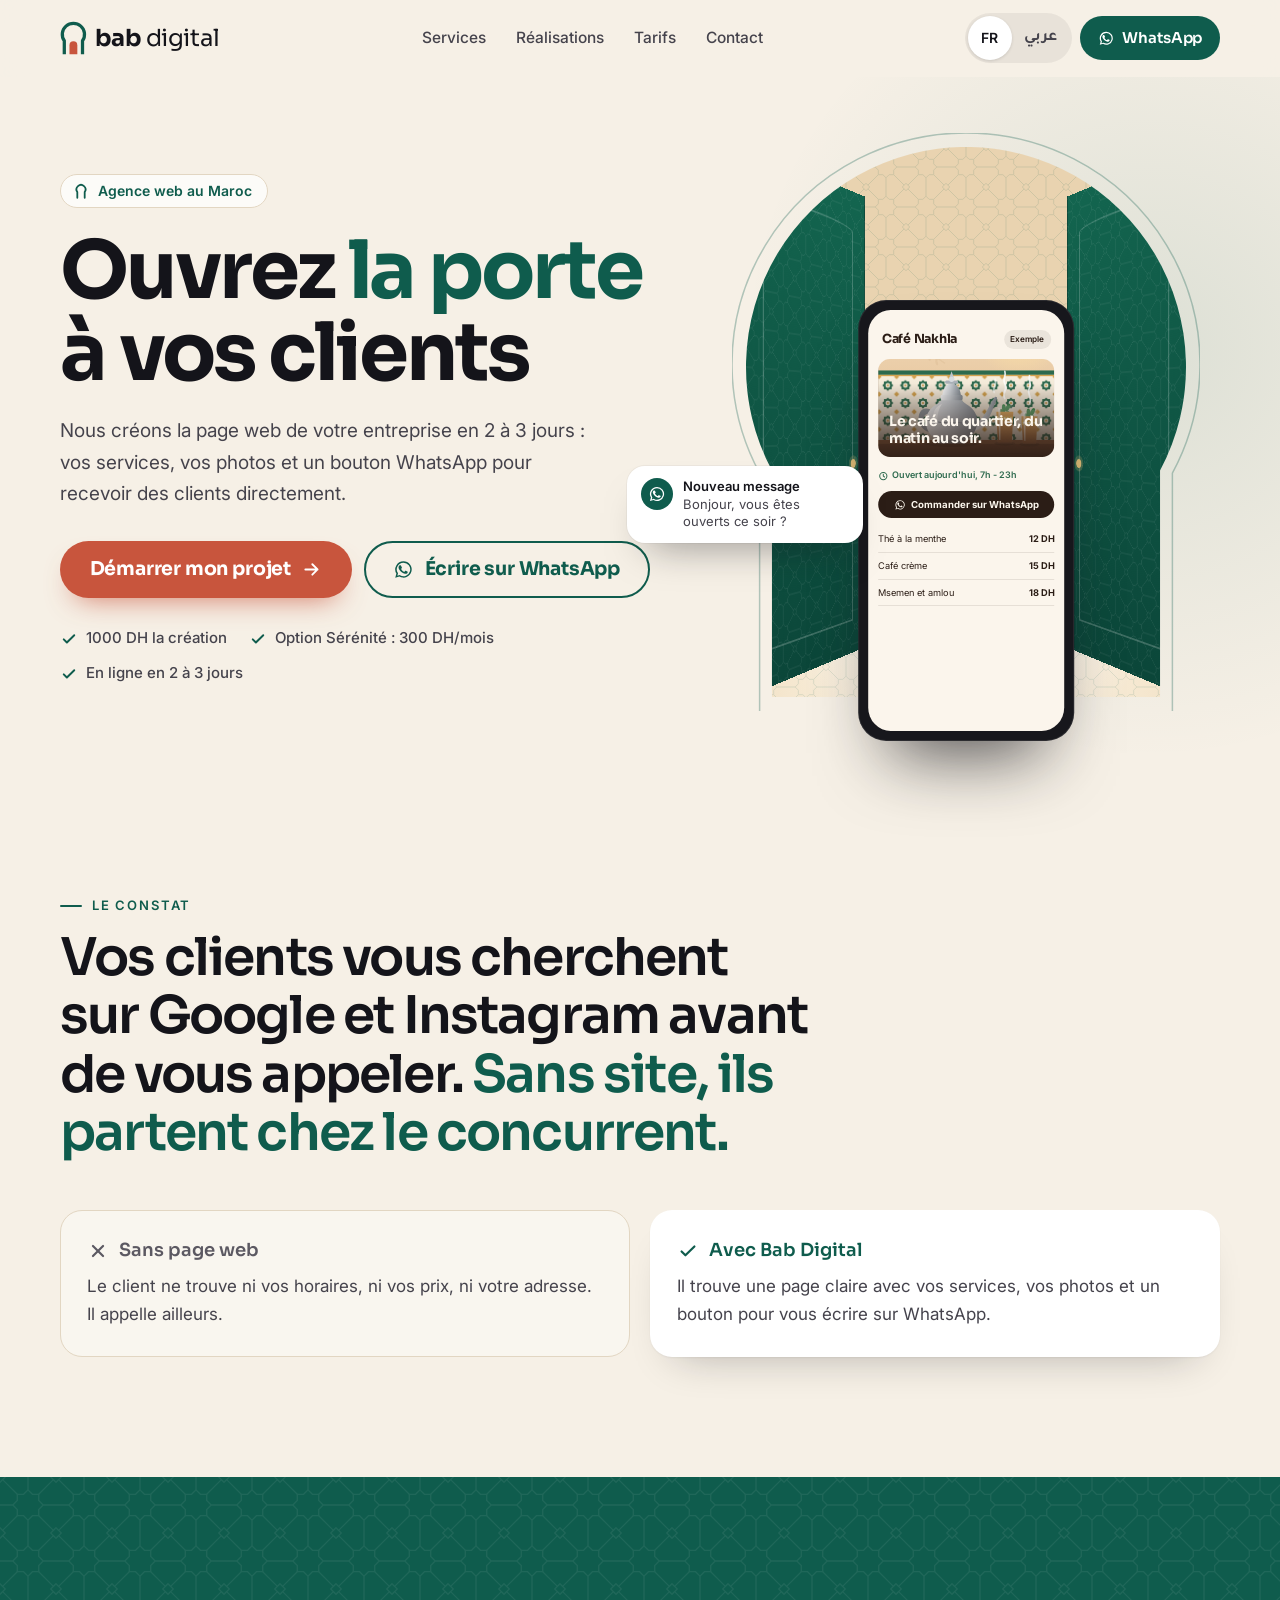
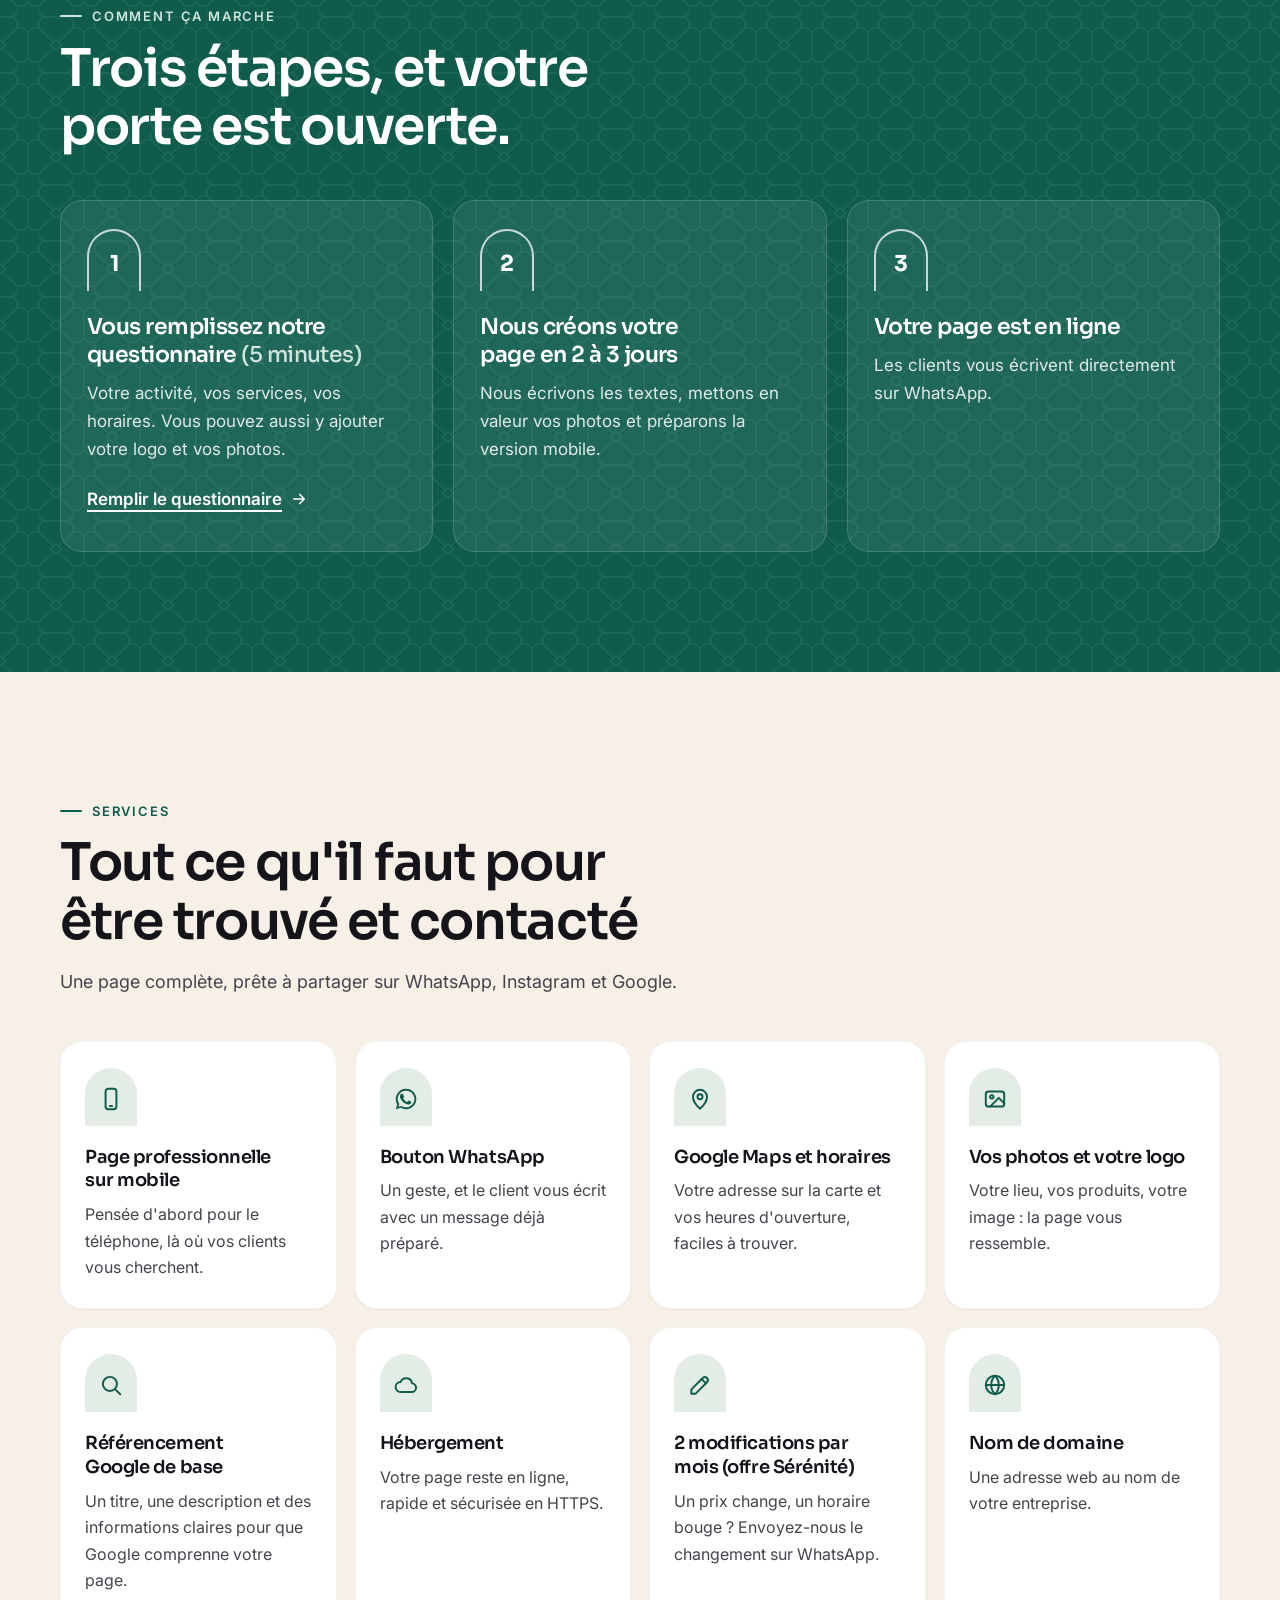
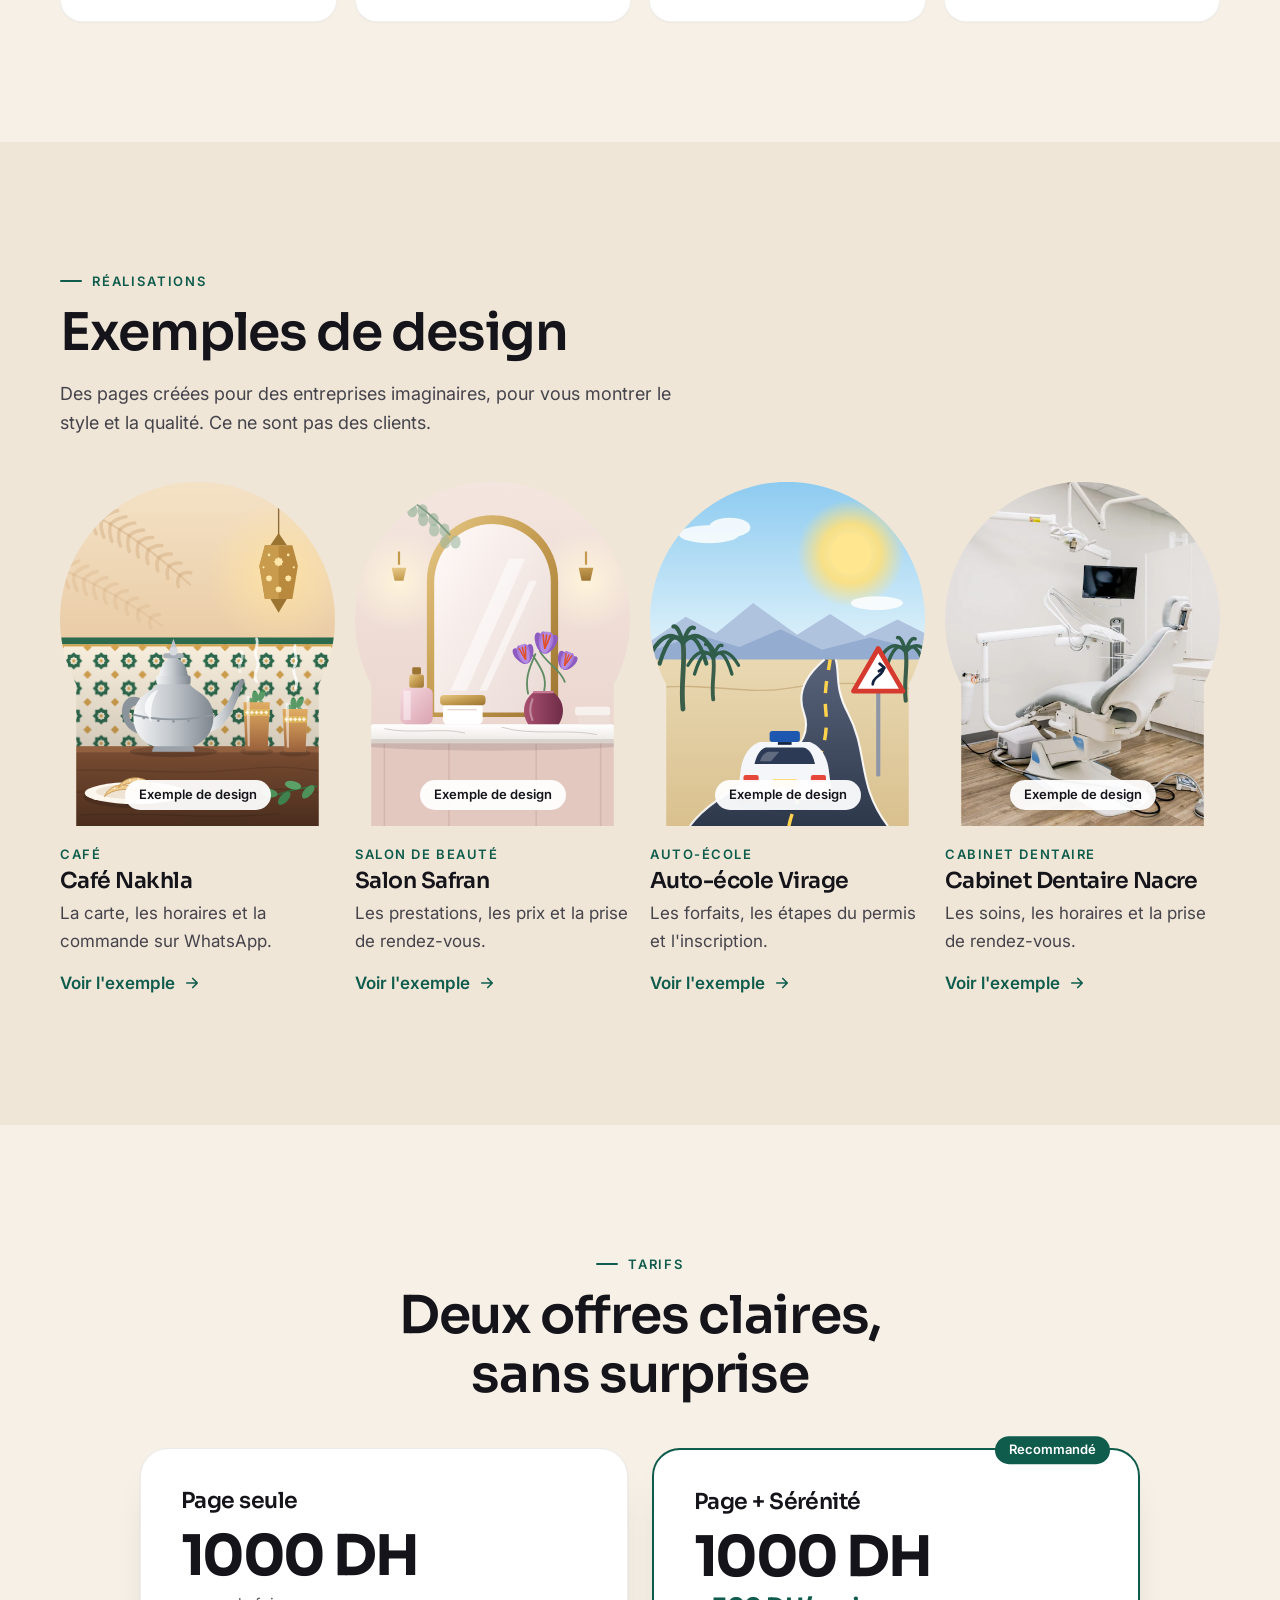
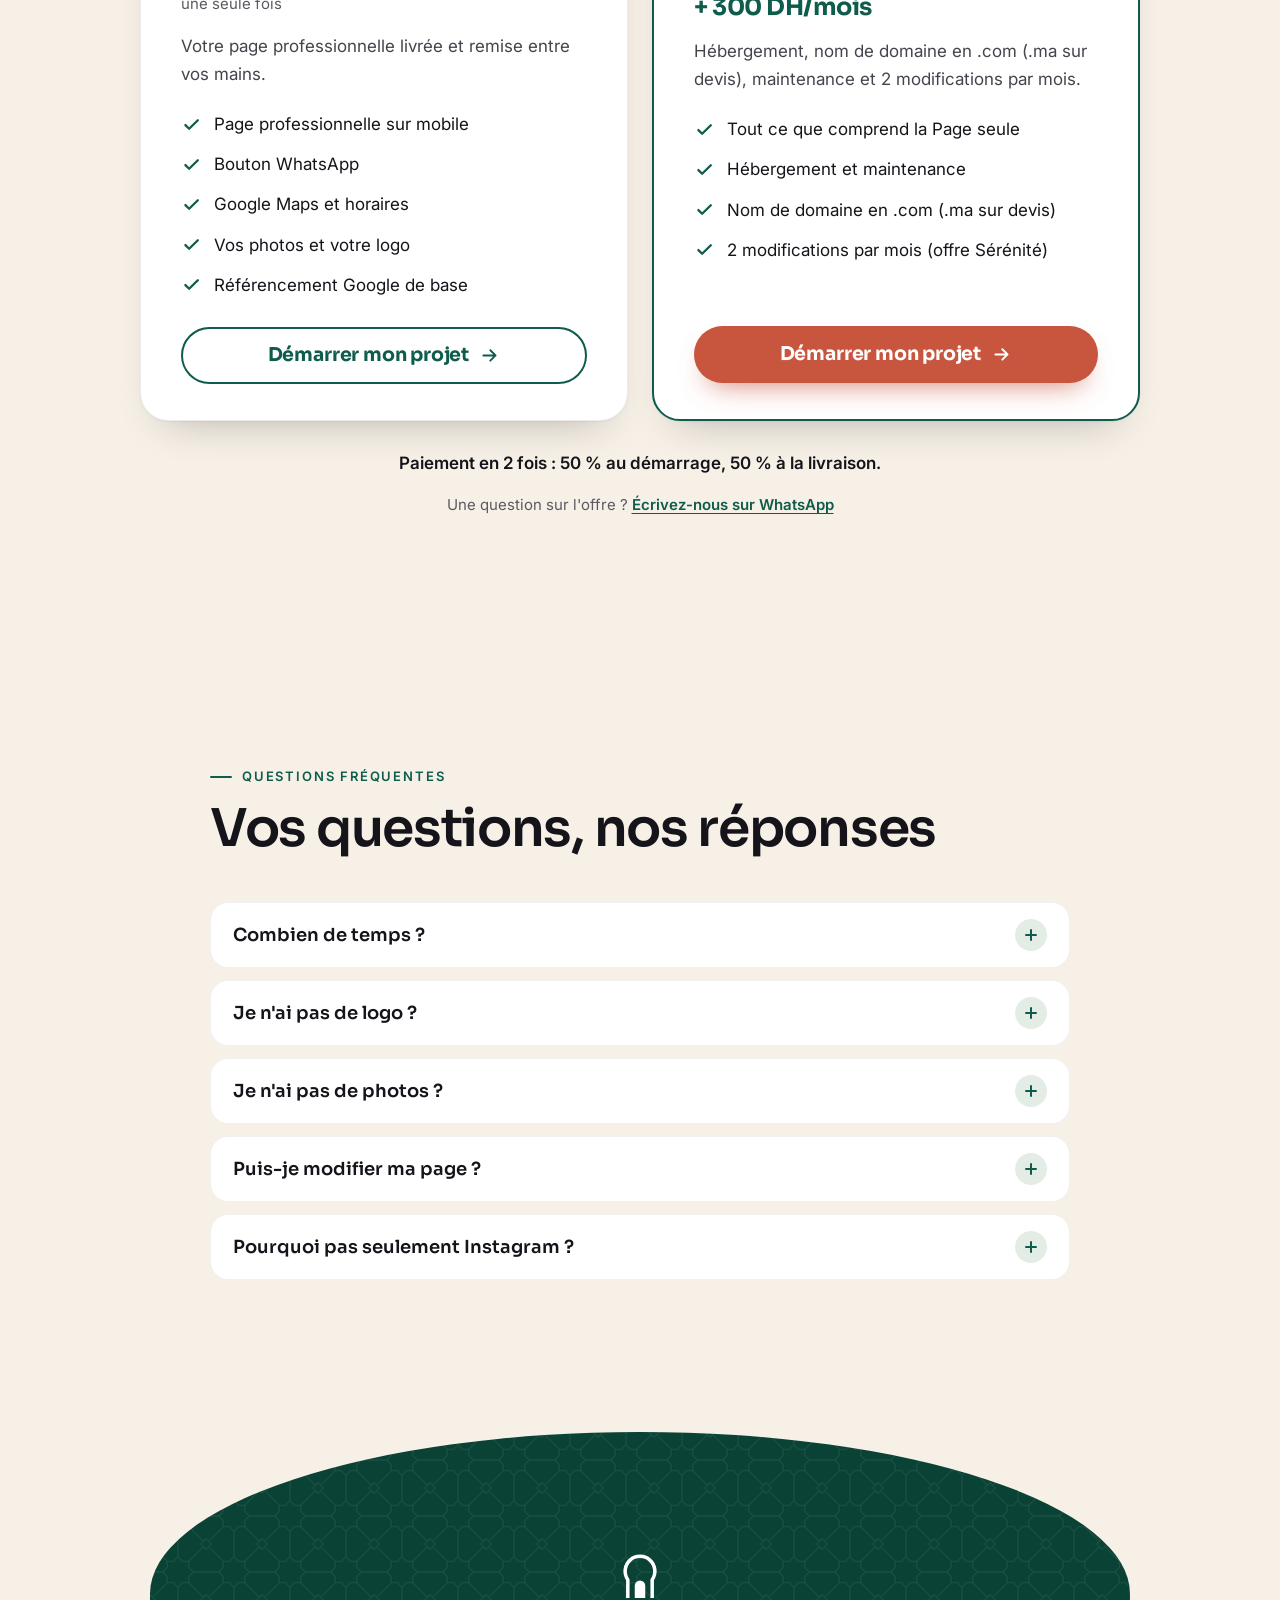
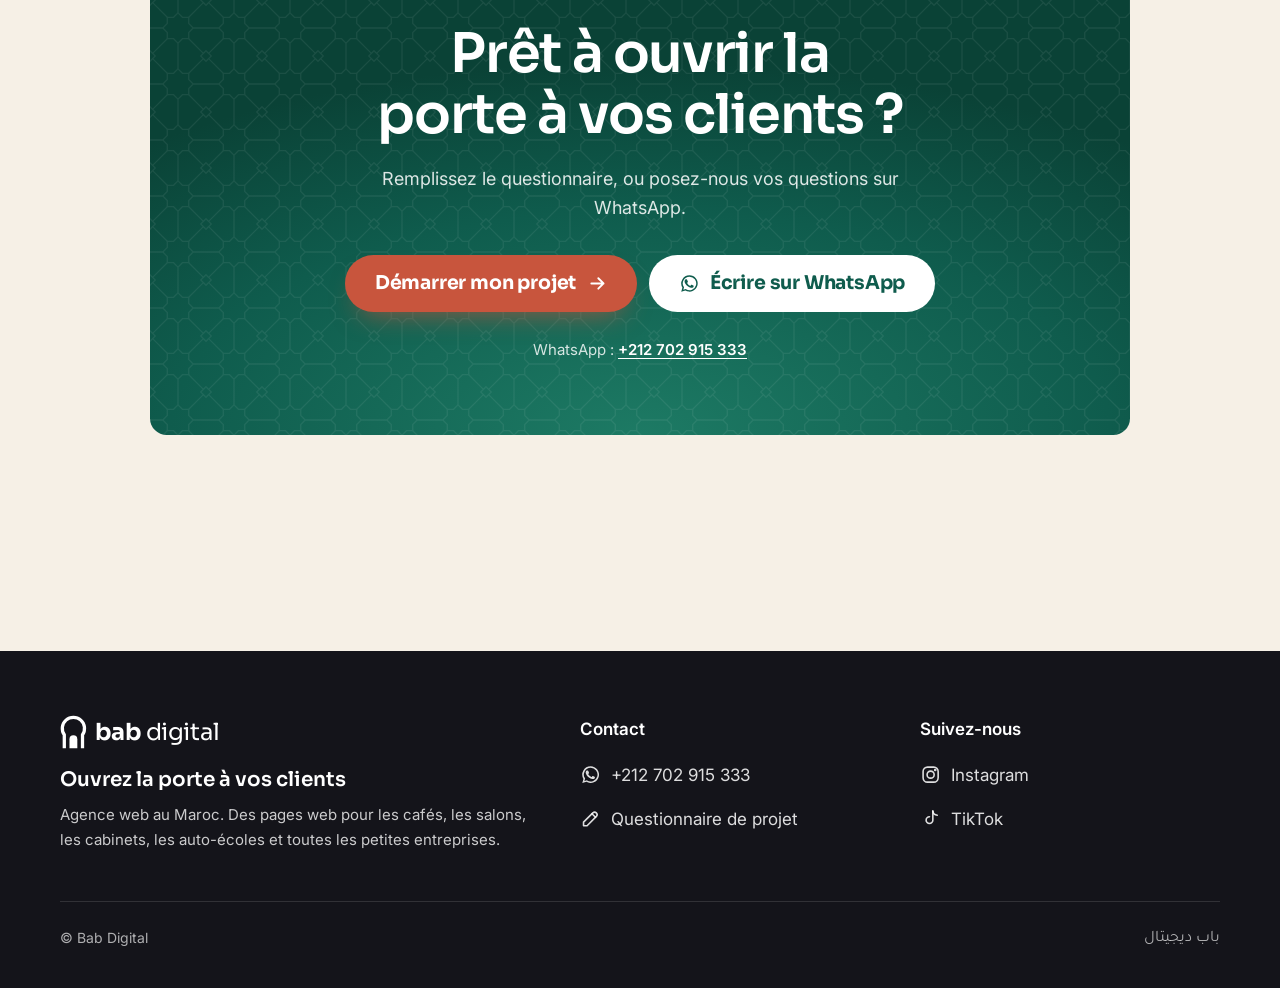
==== index.html @ 22570e2b "WhatsApp : nouveau numéro (page d'accueil)" ====
<!doctype html>
<html lang="fr" dir="ltr">
<head>
  <meta charset="utf-8">
  <meta name="viewport" content="width=device-width, initial-scale=1, viewport-fit=cover">

  <!-- Tous les textes de la page (français et arabe) se modifient dans js/main.js.
       Le français écrit ici s'affiche quand JavaScript est désactivé : gardez-le identique. -->
  <title data-i18n="meta.title">Bab Digital, création de sites web pour entreprises au Maroc</title>
  <meta name="description" data-i18n-attr="content:meta.description" content="Bab Digital crée la page web de votre entreprise en 2 à 3 jours : services, photos, horaires, Google Maps et bouton WhatsApp. Dès 1000 DH.">
  <meta name="theme-color" content="#F6F0E6">

  <!-- Adresse du site : si elle change (par exemple babdigital.ma), modifiez les lignes marquées ADRESSE. -->
  <link rel="canonical" href="https://babdigital.vercel.app/"><!-- ADRESSE -->
  <link rel="alternate" hreflang="fr" href="https://babdigital.vercel.app/"><!-- ADRESSE -->
  <link rel="alternate" hreflang="ar" href="https://babdigital.vercel.app/?lang=ar"><!-- ADRESSE -->
  <link rel="alternate" hreflang="x-default" href="https://babdigital.vercel.app/"><!-- ADRESSE -->

  <!-- Aperçu affiché quand le lien est partagé (WhatsApp, Instagram, Facebook...) -->
  <meta property="og:type" content="website">
  <meta property="og:site_name" content="Bab Digital">
  <meta property="og:title" data-i18n-attr="content:meta.title" content="Bab Digital, création de sites web pour entreprises au Maroc">
  <meta property="og:description" data-i18n-attr="content:meta.og" content="Ouvrez la porte à vos clients : une page web claire sur mobile, avec vos services, vos photos et un bouton WhatsApp.">
  <meta property="og:url" content="https://babdigital.vercel.app/"><!-- ADRESSE -->
  <meta property="og:image" content="https://babdigital.vercel.app/og-image.png"><!-- ADRESSE -->
  <meta property="og:image:type" content="image/png">
  <meta property="og:image:width" content="1200">
  <meta property="og:image:height" content="630">
  <meta property="og:image:alt" content="Logo Bab Digital et la phrase « Ouvrez la porte à vos clients »">
  <meta property="og:locale" content="fr_FR">
  <meta property="og:locale:alternate" content="ar_MA">
  <meta name="twitter:card" content="summary_large_image">

  <link rel="icon" href="logo-icon.svg" type="image/svg+xml">
  <link rel="apple-touch-icon" href="apple-touch-icon.png">

  <link rel="preconnect" href="https://fonts.googleapis.com">
  <link rel="preconnect" href="https://fonts.gstatic.com" crossorigin>
  <link rel="stylesheet" href="https://fonts.googleapis.com/css2?family=Inter:wght@400;500;600&family=Sora:wght@400;600;700&family=Tajawal:wght@400;500;700;800&display=swap">
  <link rel="stylesheet" href="css/style.css">

  <script>
    // Avant l'affichage : marque la page "avec JavaScript" et prépare l'arabe si c'est la langue choisie.
    (function () {
      var d = document.documentElement;
      d.classList.add("js");
      try {
        var l = new URLSearchParams(location.search).get("lang") || localStorage.getItem("bab-lang");
        if (l === "ar") {
          d.lang = "ar";
          d.dir = "rtl";
          d.classList.add("i18n-wait");
          setTimeout(function () { d.classList.remove("i18n-wait"); }, 1500);
        }
      } catch (e) {}
    })();
  </script>
  <script src="js/main.js" defer></script>

  <script type="application/ld+json">
  {
    "@context": "https://schema.org",
    "@type": "Organization",
    "name": "Bab Digital",
    "alternateName": "باب ديجيتال",
    "url": "https://babdigital.vercel.app/",
    "logo": "https://babdigital.vercel.app/logo-512.png",
    "slogan": "Ouvrez la porte à vos clients",
    "description": "Agence web au Maroc qui crée des pages web pour les petites entreprises : services, photos, horaires, Google Maps et bouton WhatsApp.",
    "areaServed": { "@type": "Country", "name": "Maroc" },
    "contactPoint": {
      "@type": "ContactPoint",
      "telephone": "+212702915333",
      "contactType": "customer service",
      "availableLanguage": ["French", "Arabic"]
    }
  }
  </script>
</head>
<body>

  <a class="skip-link" href="#contenu" data-i18n="a11y.skip">Aller au contenu</a>

  <!-- Icônes (utilisées plus bas avec <use href="#...">) -->
  <svg class="sprite" aria-hidden="true" focusable="false">
    <symbol id="i-wa" viewBox="0 0 24 24"><path fill="currentColor" stroke="none" fill-rule="evenodd" d="M12 2.6a9.4 9.4 0 0 0-8.1 14.2L2.6 21.4l4.7-1.3A9.4 9.4 0 1 0 12 2.6Zm0 1.7a7.7 7.7 0 1 1-3.9 14.3l-.3-.2-2.8.8.8-2.7-.2-.3A7.7 7.7 0 0 1 12 4.3Z"/><path fill="currentColor" stroke="none" d="M9.1 7.6c-.2-.4-.4-.4-.6-.4h-.5c-.2 0-.5.1-.7.3-.3.3-.9.9-.9 2.2s.9 2.5 1 2.7c.1.2 1.8 2.9 4.5 3.9 2.2.9 2.7.7 3.1.7.5 0 1.5-.6 1.7-1.2.2-.6.2-1.1.2-1.2-.1-.1-.2-.2-.5-.3l-1.7-.8c-.2-.1-.4-.1-.6.1l-.8 1c-.1.2-.3.2-.5.1-.3-.1-1.1-.4-2-1.3-.8-.7-1.3-1.5-1.4-1.8-.1-.3 0-.4.1-.5l.4-.4.3-.4c.1-.2 0-.3 0-.5l-.8-1.9Z"/></symbol>
    <symbol id="i-arrow" viewBox="0 0 24 24"><path d="M5 12h14M13 6l6 6-6 6"/></symbol>
    <symbol id="i-check" viewBox="0 0 24 24"><path d="M5 12.5l4.2 4.2L19 7"/></symbol>
    <symbol id="i-x" viewBox="0 0 24 24"><path d="M6.5 6.5l11 11M17.5 6.5l-11 11"/></symbol>
    <symbol id="i-arch" viewBox="0 0 24 24"><path d="M7.085 21V13.441A6 6 0 1 1 16.915 13.441V21"/></symbol>
    <symbol id="i-mobile" viewBox="0 0 24 24"><rect x="7" y="2.5" width="10" height="19" rx="2.5"/><path d="M11 18.5h2"/></symbol>
    <symbol id="i-pin" viewBox="0 0 24 24"><path d="M12 21s-6.5-5.6-6.5-11a6.5 6.5 0 0 1 13 0c0 5.4-6.5 11-6.5 11Z"/><circle cx="12" cy="10" r="2.3"/></symbol>
    <symbol id="i-clock" viewBox="0 0 24 24"><circle cx="12" cy="12" r="8.5"/><path d="M12 7.5V12l3 2"/></symbol>
    <symbol id="i-image" viewBox="0 0 24 24"><rect x="3.5" y="5" width="17" height="14" rx="2.5"/><circle cx="9" cy="10" r="1.6"/><path d="M20.5 16l-5-5-8 8"/></symbol>
    <symbol id="i-search" viewBox="0 0 24 24"><circle cx="11" cy="11" r="6.5"/><path d="M16 16l4.5 4.5"/></symbol>
    <symbol id="i-cloud" viewBox="0 0 24 24"><path d="M7 18.5h10a4 4 0 0 0 .6-8 5.5 5.5 0 0 0-10.6-1.2A4.5 4.5 0 0 0 7 18.5Z"/></symbol>
    <symbol id="i-edit" viewBox="0 0 24 24"><path d="M4 20h4L18.5 9.5a2.83 2.83 0 0 0-4-4L4 16v4Z"/><path d="M13.5 6.5l4 4"/></symbol>
    <symbol id="i-globe" viewBox="0 0 24 24"><circle cx="12" cy="12" r="8.5"/><path d="M3.5 12h17M12 3.5c2.4 2.4 3.5 5.3 3.5 8.5s-1.1 6.1-3.5 8.5c-2.4-2.4-3.5-5.3-3.5-8.5S9.6 5.9 12 3.5Z"/></symbol>
    <symbol id="i-menu" viewBox="0 0 24 24"><path d="M4 7h16M4 12h16M4 17h16"/></symbol>
    <symbol id="i-instagram" viewBox="0 0 24 24"><rect x="3.5" y="3.5" width="17" height="17" rx="5"/><circle cx="12" cy="12" r="4"/><circle cx="17.2" cy="6.8" r=".6" fill="currentColor"/></symbol>
    <symbol id="i-tiktok" viewBox="0 0 24 24"><path d="M14.5 3.5v10.2a3.8 3.8 0 1 1-3.8-3.8"/><path d="M14.5 3.5c.4 2.6 2.2 4.4 5 4.6"/></symbol>
  </svg>

  <header class="site-header">
    <div class="wrap header-in">
      <a class="brand" href="#accueil" data-i18n-attr="aria-label:a11y.home" aria-label="Bab Digital, retour en haut de la page">
        <svg class="logo" viewBox="-1 -1 245 52" aria-hidden="true" focusable="false">
          <path d="M5.574 50V29.251A17 17 0 1 1 33.426 29.251V50" fill="none" stroke="#0F5C4D" stroke-width="5" stroke-linejoin="round"/>
          <path d="M13.5 50V36A6 6 0 0 1 25.5 36V50Z" fill="#C8553D"/>
          <text x="52" y="38" direction="ltr" font-size="36" letter-spacing="-0.7" fill="#14141A"><tspan font-weight="700">bab</tspan> <tspan font-weight="400">digital</tspan></text>
        </svg>
      </a>

      <nav class="main-nav" id="menu" data-i18n-attr="aria-label:nav.label" aria-label="Navigation principale">
        <ul>
          <li><a href="#services" data-i18n="nav.services">Services</a></li>
          <li><a href="#realisations" data-i18n="nav.work">Réalisations</a></li>
          <li><a href="#tarifs" data-i18n="nav.pricing">Tarifs</a></li>
          <li><a href="#contact" data-i18n="nav.contact">Contact</a></li>
        </ul>
        <a class="btn btn-wa nav-wa" data-wa="wa.default" href="https://wa.me/212702915333?text=Bonjour%20Bab%20Digital%2C%20je%20veux%20une%20page%20pour%20mon%20entreprise."><svg class="ic" aria-hidden="true"><use href="#i-wa"/></svg><span data-i18n="cta.whatsapp">Écrire sur WhatsApp</span></a>
      </nav>

      <div class="header-tools">
        <div class="lang" role="group" data-i18n-attr="aria-label:lang.label" aria-label="Langue">
          <button type="button" data-lang="fr" lang="fr" aria-pressed="true">FR</button>
          <button type="button" data-lang="ar" lang="ar" aria-pressed="false">عربي</button>
        </div>
        <a class="btn btn-wa header-wa" data-wa="wa.default" href="https://wa.me/212702915333?text=Bonjour%20Bab%20Digital%2C%20je%20veux%20une%20page%20pour%20mon%20entreprise."><svg class="ic" aria-hidden="true"><use href="#i-wa"/></svg><span data-i18n="nav.whatsapp">WhatsApp</span></a>
        <button class="menu-toggle" type="button" aria-expanded="false" aria-controls="menu" data-i18n-attr="aria-label:nav.toggle" aria-label="Ouvrir ou fermer le menu">
          <svg class="ic ic-menu" aria-hidden="true"><use href="#i-menu"/></svg>
          <svg class="ic ic-close" aria-hidden="true"><use href="#i-x"/></svg>
        </button>
      </div>
    </div>
  </header>

  <main id="contenu">

    <!-- 1. Accueil -->
    <section class="hero" id="accueil" aria-labelledby="hero-title">
      <div class="wrap hero-grid">
        <div class="hero-copy">
          <p class="eyebrow"><svg class="ic" aria-hidden="true"><use href="#i-arch"/></svg><span data-i18n="hero.eyebrow">Agence web au Maroc</span></p>
          <h1 id="hero-title"><span data-i18n="hero.title.a">Ouvrez </span><em class="hl" data-i18n="hero.title.hl">la porte</em><span data-i18n="hero.title.b"> à vos clients</span></h1>
          <p class="lead" data-i18n="hero.sub">Nous créons la page web de votre entreprise en 2 à 3 jours : vos services, vos photos et un bouton WhatsApp pour recevoir des clients directement.</p>
          <div class="actions">
            <a class="btn btn-primary" href="https://babdigital-questionnaire.vercel.app"><span data-i18n="cta.start">Démarrer mon projet</span><svg class="ic ic-dir" aria-hidden="true"><use href="#i-arrow"/></svg></a>
            <a class="btn btn-ghost" data-wa="wa.default" href="https://wa.me/212702915333?text=Bonjour%20Bab%20Digital%2C%20je%20veux%20une%20page%20pour%20mon%20entreprise."><svg class="ic" aria-hidden="true"><use href="#i-wa"/></svg><span data-i18n="cta.whatsapp">Écrire sur WhatsApp</span></a>
          </div>
          <p class="form-note" data-i18n="cta.formnote"></p>
          <ul class="facts">
            <li><svg class="ic" aria-hidden="true"><use href="#i-check"/></svg><span data-i18n="hero.fact1">1000 DH la création</span></li>
            <li><svg class="ic" aria-hidden="true"><use href="#i-check"/></svg><span data-i18n="hero.fact2">Option Sérénité : 300 DH/mois</span></li>
            <li><svg class="ic" aria-hidden="true"><use href="#i-check"/></svg><span data-i18n="hero.fact3">En ligne en 2 à 3 jours</span></li>
          </ul>
        </div>

        <!-- Illustration : une porte marocaine qui s'ouvre sur une page d'exemple (décorative) -->
        <div class="hero-art" aria-hidden="true">
          <div class="gate">
            <svg class="gate-line" viewBox="0 0 400 500" preserveAspectRatio="none"><path d="M23.6 500V294.2A200 200 0 1 1 376.4 294.2V500" vector-effect="non-scaling-stroke"/></svg>
            <div class="gate-arch">
              <span class="gate-light"></span>
              <span class="leaf leaf-a"><i></i></span>
              <span class="leaf leaf-b"><i></i></span>
            </div>
            <div class="phone">
              <div class="phone-screen">
                <div class="ph-bar"><span class="ph-name" data-i18n="art.name">Café Nakhla</span><span class="ph-badge" data-i18n="art.badge">Exemple</span></div>
                <div class="ph-hero"><span class="ph-title" data-i18n="art.title">Le café du quartier, du matin au soir.</span></div>
                <div class="ph-body">
                  <span class="ph-chip"><svg class="ic" aria-hidden="true"><use href="#i-clock"/></svg><span data-i18n="art.hours">Ouvert aujourd'hui, 7h - 23h</span></span>
                  <span class="ph-btn"><svg class="ic" aria-hidden="true"><use href="#i-wa"/></svg><span data-i18n="art.btn">Commander sur WhatsApp</span></span>
                  <ul class="ph-menu">
                    <li><span data-i18n="art.item1">Thé à la menthe</span><b data-i18n="art.price1">12 DH</b></li>
                    <li><span data-i18n="art.item2">Café crème</span><b data-i18n="art.price2">15 DH</b></li>
                    <li><span data-i18n="art.item3">Msemen et amlou</span><b data-i18n="art.price3">18 DH</b></li>
                  </ul>
                </div>
              </div>
            </div>
            <div class="bubble">
              <span class="bubble-ic"><svg class="ic" aria-hidden="true"><use href="#i-wa"/></svg></span>
              <span class="bubble-txt"><b data-i18n="art.msg.title">Nouveau message</b><span data-i18n="art.msg.text">Bonjour, vous êtes ouverts ce soir ?</span></span>
            </div>
          </div>
        </div>
      </div>
    </section>

    <!-- 2. Le problème -->
    <section class="section problem" id="probleme" aria-labelledby="problem-title">
      <div class="wrap">
        <p class="kicker reveal" data-i18n="problem.kicker">Le constat</p>
        <h2 class="statement reveal" id="problem-title"><span data-i18n="problem.text1">Vos clients vous cherchent sur Google et Instagram avant de vous appeler.</span> <span class="statement-2" data-i18n="problem.text2">Sans site, ils partent chez le concurrent.</span></h2>
        <div class="compare">
          <div class="compare-card is-without reveal">
            <p class="compare-label"><svg class="ic" aria-hidden="true"><use href="#i-x"/></svg><span data-i18n="problem.without.title">Sans page web</span></p>
            <p data-i18n="problem.without.text">Le client ne trouve ni vos horaires, ni vos prix, ni votre adresse. Il appelle ailleurs.</p>
          </div>
          <div class="compare-card is-with reveal" style="--d:1">
            <p class="compare-label"><svg class="ic" aria-hidden="true"><use href="#i-check"/></svg><span data-i18n="problem.with.title">Avec Bab Digital</span></p>
            <p data-i18n="problem.with.text">Il trouve une page claire avec vos services, vos photos et un bouton pour vous écrire sur WhatsApp.</p>
          </div>
        </div>
      </div>
    </section>

    <!-- 3. Comment ça marche -->
    <section class="section steps zellige" id="etapes" aria-labelledby="steps-title">
      <div class="wrap">
        <div class="section-head reveal">
          <p class="kicker" data-i18n="steps.kicker">Comment ça marche</p>
          <h2 id="steps-title" data-i18n="steps.title">Trois étapes, et votre porte est ouverte.</h2>
        </div>
        <ol class="step-list">
          <li class="step reveal">
            <span class="step-num" aria-hidden="true">1</span>
            <h3><span data-i18n="steps.1.title">Vous remplissez notre questionnaire</span> <span class="step-time" data-i18n="steps.1.time">(5 minutes)</span></h3>
            <p data-i18n="steps.1.text">Votre activité, vos services, vos horaires. Vous pouvez aussi y ajouter votre logo et vos photos.</p>
            <a class="link-arrow" href="https://babdigital-questionnaire.vercel.app"><span data-i18n="steps.1.link">Remplir le questionnaire</span><svg class="ic ic-dir" aria-hidden="true"><use href="#i-arrow"/></svg></a>
          </li>
          <li class="step reveal" style="--d:1">
            <span class="step-num" aria-hidden="true">2</span>
            <h3 data-i18n="steps.2.title">Nous créons votre page en 2 à 3 jours</h3>
            <p data-i18n="steps.2.text">Nous écrivons les textes, mettons en valeur vos photos et préparons la version mobile.</p>
          </li>
          <li class="step reveal" style="--d:2">
            <span class="step-num" aria-hidden="true">3</span>
            <h3 data-i18n="steps.3.title">Votre page est en ligne</h3>
            <p data-i18n="steps.3.text">Les clients vous écrivent directement sur WhatsApp.</p>
          </li>
        </ol>
      </div>
    </section>

    <!-- 4. Ce qui est inclus -->
    <section class="section services" id="services" aria-labelledby="services-title">
      <div class="wrap">
        <div class="section-head reveal">
          <p class="kicker" data-i18n="services.kicker">Services</p>
          <h2 id="services-title" data-i18n="services.title">Tout ce qu'il faut pour être trouvé et contacté</h2>
          <p class="section-sub" data-i18n="services.sub">Une page complète, prête à partager sur WhatsApp, Instagram et Google.</p>
        </div>
        <ul class="feature-grid">
          <li class="feature reveal">
            <span class="feature-ic"><svg class="ic" aria-hidden="true"><use href="#i-mobile"/></svg></span>
            <h3 data-i18n="services.1.title">Page professionnelle sur mobile</h3>
            <p data-i18n="services.1.text">Pensée d'abord pour le téléphone, là où vos clients vous cherchent.</p>
          </li>
          <li class="feature reveal" style="--d:1">
            <span class="feature-ic"><svg class="ic" aria-hidden="true"><use href="#i-wa"/></svg></span>
            <h3 data-i18n="services.2.title">Bouton WhatsApp</h3>
            <p data-i18n="services.2.text">Un geste, et le client vous écrit avec un message déjà préparé.</p>
          </li>
          <li class="feature reveal" style="--d:2">
            <span class="feature-ic"><svg class="ic" aria-hidden="true"><use href="#i-pin"/></svg></span>
            <h3 data-i18n="services.3.title">Google Maps et horaires</h3>
            <p data-i18n="services.3.text">Votre adresse sur la carte et vos heures d'ouverture, faciles à trouver.</p>
          </li>
          <li class="feature reveal" style="--d:3">
            <span class="feature-ic"><svg class="ic" aria-hidden="true"><use href="#i-image"/></svg></span>
            <h3 data-i18n="services.4.title">Vos photos et votre logo</h3>
            <p data-i18n="services.4.text">Votre lieu, vos produits, votre image : la page vous ressemble.</p>
          </li>
          <li class="feature reveal">
            <span class="feature-ic"><svg class="ic" aria-hidden="true"><use href="#i-search"/></svg></span>
            <h3 data-i18n="services.5.title">Référencement Google de base</h3>
            <p data-i18n="services.5.text">Un titre, une description et des informations claires pour que Google comprenne votre page.</p>
          </li>
          <li class="feature reveal" style="--d:1">
            <span class="feature-ic"><svg class="ic" aria-hidden="true"><use href="#i-cloud"/></svg></span>
            <h3 data-i18n="services.6.title">Hébergement</h3>
            <p data-i18n="services.6.text">Votre page reste en ligne, rapide et sécurisée en HTTPS.</p>
          </li>
          <li class="feature reveal" style="--d:2">
            <span class="feature-ic"><svg class="ic" aria-hidden="true"><use href="#i-edit"/></svg></span>
            <h3 data-i18n="services.7.title">2 modifications par mois (offre Sérénité)</h3>
            <p data-i18n="services.7.text">Un prix change, un horaire bouge ? Envoyez-nous le changement sur WhatsApp.</p>
          </li>
          <li class="feature reveal" style="--d:3">
            <span class="feature-ic"><svg class="ic" aria-hidden="true"><use href="#i-globe"/></svg></span>
            <h3 data-i18n="services.8.title">Nom de domaine</h3>
            <p data-i18n="services.8.text">Une adresse web au nom de votre entreprise.</p>
          </li>
        </ul>
      </div>
    </section>

    <!-- 5. Réalisations : exemples de design (entreprises imaginaires, pas des clients) -->
    <section class="section work" id="realisations" aria-labelledby="work-title">
      <div class="wrap">
        <div class="section-head reveal">
          <p class="kicker" data-i18n="work.kicker">Réalisations</p>
          <h2 id="work-title" data-i18n="work.title">Exemples de design</h2>
          <p class="section-sub" data-i18n="work.sub">Des pages créées pour des entreprises imaginaires, pour vous montrer le style et la qualité. Ce ne sont pas des clients.</p>
        </div>
        <ul class="work-grid">
          <li class="work-card reveal">
            <div class="work-media">
              <img src="exemples/img/cafe.svg" width="800" height="1000" loading="lazy" decoding="async" data-i18n-attr="alt:work.cafe.alt" alt="Illustration d'une théière marocaine et de verres de thé à la menthe">
              <span class="work-badge" data-i18n="work.badge">Exemple de design</span>
            </div>
            <p class="work-type" data-i18n="work.cafe.type">Café</p>
            <h3><a href="exemples/cafe.html" data-i18n="work.cafe.name">Café Nakhla</a></h3>
            <p data-i18n="work.cafe.text">La carte, les horaires et la commande sur WhatsApp.</p>
            <span class="link-arrow" aria-hidden="true"><span data-i18n="work.view">Voir l'exemple</span><svg class="ic ic-dir"><use href="#i-arrow"/></svg></span>
          </li>
          <li class="work-card reveal" style="--d:1">
            <div class="work-media">
              <img src="exemples/img/salon.svg" width="750" height="1000" loading="lazy" decoding="async" data-i18n-attr="alt:work.salon.alt" alt="Illustration d'un miroir doré et de produits de soin">
              <span class="work-badge" data-i18n="work.badge">Exemple de design</span>
            </div>
            <p class="work-type" data-i18n="work.salon.type">Salon de beauté</p>
            <h3><a href="exemples/salon-de-beaute.html" data-i18n="work.salon.name">Salon Safran</a></h3>
            <p data-i18n="work.salon.text">Les prestations, les prix et la prise de rendez-vous.</p>
            <span class="link-arrow" aria-hidden="true"><span data-i18n="work.view">Voir l'exemple</span><svg class="ic ic-dir"><use href="#i-arrow"/></svg></span>
          </li>
          <li class="work-card reveal" style="--d:2">
            <div class="work-media">
              <img src="exemples/img/auto-ecole.svg" width="800" height="1000" loading="lazy" decoding="async" data-i18n-attr="alt:work.ecole.alt" alt="Illustration d'une voiture d'auto-école sur une route en virage">
              <span class="work-badge" data-i18n="work.badge">Exemple de design</span>
            </div>
            <p class="work-type" data-i18n="work.ecole.type">Auto-école</p>
            <h3><a href="exemples/auto-ecole.html" data-i18n="work.ecole.name">Auto-école Virage</a></h3>
            <p data-i18n="work.ecole.text">Les forfaits, les étapes du permis et l'inscription.</p>
            <span class="link-arrow" aria-hidden="true"><span data-i18n="work.view">Voir l'exemple</span><svg class="ic ic-dir"><use href="#i-arrow"/></svg></span>
          </li>
          <li class="work-card reveal" style="--d:3">
            <div class="work-media">
              <img src="exemples/img/dentiste-hero-800.webp" width="800" height="600" loading="lazy" decoding="async" data-i18n-attr="alt:work.dent.alt" alt="Fauteuil dentaire dans une salle de soins claire">
              <span class="work-badge" data-i18n="work.badge">Exemple de design</span>
            </div>
            <p class="work-type" data-i18n="work.dent.type">Cabinet dentaire</p>
            <h3><a href="exemples/cabinet-dentaire.html" data-i18n="work.dent.name">Cabinet Dentaire Nacre</a></h3>
            <p data-i18n="work.dent.text">Les soins, les horaires et la prise de rendez-vous.</p>
            <span class="link-arrow" aria-hidden="true"><span data-i18n="work.view">Voir l'exemple</span><svg class="ic ic-dir"><use href="#i-arrow"/></svg></span>
          </li>
        </ul>
      </div>
    </section>

    <!-- 6. Tarifs -->
    <section class="section pricing" id="tarifs" aria-labelledby="pricing-title">
      <div class="wrap">
        <div class="section-head center reveal">
          <p class="kicker" data-i18n="pricing.kicker">Tarifs</p>
          <h2 id="pricing-title" data-i18n="pricing.title">Deux offres claires, sans surprise</h2>
        </div>
        <div class="plans">
          <article class="plan reveal">
            <h3 class="plan-name" data-i18n="pricing.p1.name">Page seule</h3>
            <p class="price" data-i18n="pricing.p1.price">1000 DH</p>
            <p class="plan-when" data-i18n="pricing.p1.when">une seule fois</p>
            <p class="plan-desc" data-i18n="pricing.p1.desc">Votre page professionnelle livrée et remise entre vos mains.</p>
            <ul class="checks">
              <li><svg class="ic" aria-hidden="true"><use href="#i-check"/></svg><span data-i18n="pricing.inc1">Page professionnelle sur mobile</span></li>
              <li><svg class="ic" aria-hidden="true"><use href="#i-check"/></svg><span data-i18n="pricing.inc2">Bouton WhatsApp</span></li>
              <li><svg class="ic" aria-hidden="true"><use href="#i-check"/></svg><span data-i18n="pricing.inc3">Google Maps et horaires</span></li>
              <li><svg class="ic" aria-hidden="true"><use href="#i-check"/></svg><span data-i18n="pricing.inc4">Vos photos et votre logo</span></li>
              <li><svg class="ic" aria-hidden="true"><use href="#i-check"/></svg><span data-i18n="pricing.inc5">Référencement Google de base</span></li>
            </ul>
            <a class="btn btn-ghost btn-block" href="https://babdigital-questionnaire.vercel.app"><span data-i18n="cta.start">Démarrer mon projet</span><svg class="ic ic-dir" aria-hidden="true"><use href="#i-arrow"/></svg></a>
          </article>
          <article class="plan is-featured reveal" style="--d:1">
            <p class="plan-badge" data-i18n="pricing.badge">Recommandé</p>
            <h3 class="plan-name" data-i18n="pricing.p2.name">Page + Sérénité</h3>
            <p class="price" data-i18n="pricing.p2.price">1000 DH</p>
            <p class="price-add" data-i18n="pricing.p2.monthly">+ 300 DH/mois</p>
            <p class="plan-desc" data-i18n="pricing.p2.desc">Hébergement, nom de domaine en .com (.ma sur devis), maintenance et 2 modifications par mois.</p>
            <ul class="checks">
              <li><svg class="ic" aria-hidden="true"><use href="#i-check"/></svg><span data-i18n="pricing.p2.inc1">Tout ce que comprend la Page seule</span></li>
              <li><svg class="ic" aria-hidden="true"><use href="#i-check"/></svg><span data-i18n="pricing.p2.inc2">Hébergement et maintenance</span></li>
              <li><svg class="ic" aria-hidden="true"><use href="#i-check"/></svg><span data-i18n="pricing.p2.inc3">Nom de domaine en .com (.ma sur devis)</span></li>
              <li><svg class="ic" aria-hidden="true"><use href="#i-check"/></svg><span data-i18n="pricing.p2.inc4">2 modifications par mois (offre Sérénité)</span></li>
            </ul>
            <a class="btn btn-primary btn-block" href="https://babdigital-questionnaire.vercel.app"><span data-i18n="cta.start">Démarrer mon projet</span><svg class="ic ic-dir" aria-hidden="true"><use href="#i-arrow"/></svg></a>
          </article>
        </div>
        <p class="plans-note reveal" data-i18n="pricing.payment">Paiement en 2 fois : 50 % au démarrage, 50 % à la livraison.</p>
        <p class="price-small"><span data-i18n="pricing.question">Une question sur l'offre ?</span> <a data-wa="wa.default" href="https://wa.me/212702915333?text=Bonjour%20Bab%20Digital%2C%20je%20veux%20une%20page%20pour%20mon%20entreprise." data-i18n="pricing.question.link">Écrivez-nous sur WhatsApp</a></p>
      </div>
    </section>

    <!-- 7. Questions fréquentes -->
    <section class="section faq" id="faq" aria-labelledby="faq-title">
      <div class="wrap faq-wrap">
        <div class="section-head reveal">
          <p class="kicker" data-i18n="faq.kicker">Questions fréquentes</p>
          <h2 id="faq-title" data-i18n="faq.title">Vos questions, nos réponses</h2>
        </div>
        <div class="faq-list reveal">
          <details class="faq-item">
            <summary><span data-i18n="faq.1.q">Combien de temps ?</span><span class="faq-ic" aria-hidden="true"></span></summary>
            <div class="faq-a"><p data-i18n="faq.1.a">En 2 à 3 jours en général, dès que nous avons vos informations : le questionnaire rempli, vos photos et votre logo si vous en avez un.</p></div>
          </details>
          <details class="faq-item">
            <summary><span data-i18n="faq.2.q">Je n'ai pas de logo ?</span><span class="faq-ic" aria-hidden="true"></span></summary>
            <div class="faq-a"><p data-i18n="faq.2.a">Ce n'est pas un problème. Nous écrivons le nom de votre entreprise avec une belle typographie, et vous pourrez ajouter un logo plus tard.</p></div>
          </details>
          <details class="faq-item">
            <summary><span data-i18n="faq.3.q">Je n'ai pas de photos ?</span><span class="faq-ic" aria-hidden="true"></span></summary>
            <div class="faq-a"><p data-i18n="faq.3.a">Des photos prises avec votre téléphone, en pleine lumière, suffisent souvent. Sans photos, nous créons votre page avec des couleurs, des formes et des icônes à votre image, et nous ajoutons vos photos quand vous les avez.</p></div>
          </details>
          <details class="faq-item">
            <summary><span data-i18n="faq.4.q">Puis-je modifier ma page ?</span><span class="faq-ic" aria-hidden="true"></span></summary>
            <div class="faq-a"><p data-i18n="faq.4.a">Oui. Avec l'offre Page + Sérénité, 2 modifications par mois sont comprises : textes, prix, horaires ou photos, que vous nous envoyez sur WhatsApp. Une nouvelle section ou une refonte se fait sur devis.</p></div>
          </details>
          <details class="faq-item">
            <summary><span data-i18n="faq.5.q">Pourquoi pas seulement Instagram ?</span><span class="faq-ic" aria-hidden="true"></span></summary>
            <div class="faq-a"><p data-i18n="faq.5.a">Instagram est utile pour montrer votre quotidien. Mais tout le monde n'y a pas de compte, et vos horaires, vos prix et votre adresse se perdent entre les publications. Votre page rassemble l'essentiel au même endroit, s'ouvre sans application et peut apparaître sur Google. Les deux se complètent.</p></div>
          </details>
        </div>
      </div>
    </section>

    <!-- 8. Appel à l'action final -->
    <section class="section contact" id="contact" aria-labelledby="contact-title">
      <div class="wrap">
        <div class="cta-door zellige reveal">
          <svg class="cta-mark" viewBox="0 0 64 64" aria-hidden="true" focusable="false"><path d="M18.074 57V36.251A17 17 0 1 1 45.926 36.251V57" fill="none" stroke="currentColor" stroke-width="4" stroke-linejoin="round"/><path d="M26 57V43A6 6 0 0 1 38 43V57Z" fill="currentColor"/></svg>
          <h2 id="contact-title" data-i18n="contact.title">Prêt à ouvrir la porte à vos clients ?</h2>
          <p data-i18n="contact.text">Remplissez le questionnaire, ou posez-nous vos questions sur WhatsApp.</p>
          <div class="actions center">
            <a class="btn btn-primary" href="https://babdigital-questionnaire.vercel.app"><span data-i18n="cta.start">Démarrer mon projet</span><svg class="ic ic-dir" aria-hidden="true"><use href="#i-arrow"/></svg></a>
            <a class="btn btn-light" data-wa="wa.default" href="https://wa.me/212702915333?text=Bonjour%20Bab%20Digital%2C%20je%20veux%20une%20page%20pour%20mon%20entreprise."><svg class="ic" aria-hidden="true"><use href="#i-wa"/></svg><span data-i18n="cta.whatsapp">Écrire sur WhatsApp</span></a>
          </div>
          <p class="cta-phone"><span data-i18n="contact.phone">WhatsApp :</span> <a data-wa="wa.default" href="https://wa.me/212702915333?text=Bonjour%20Bab%20Digital%2C%20je%20veux%20une%20page%20pour%20mon%20entreprise." dir="ltr">+212 702 915 333</a></p>
        </div>
      </div>
    </section>

  </main>

  <footer class="site-footer">
    <div class="wrap footer-grid">
      <div class="footer-brand">
        <svg class="logo" viewBox="-1 -1 245 52" role="img" aria-label="Bab Digital" focusable="false">
          <path d="M5.574 50V29.251A17 17 0 1 1 33.426 29.251V50" fill="none" stroke="#FFFFFF" stroke-width="5" stroke-linejoin="round"/>
          <path d="M13.5 50V36A6 6 0 0 1 25.5 36V50Z" fill="#FFFFFF"/>
          <text x="52" y="38" direction="ltr" font-size="36" letter-spacing="-0.7" fill="#FFFFFF"><tspan font-weight="700">bab</tspan> <tspan font-weight="400">digital</tspan></text>
        </svg>
        <p class="footer-tagline" data-i18n="footer.tagline">Ouvrez la porte à vos clients</p>
        <p class="footer-sub" data-i18n="footer.sub">Agence web au Maroc. Des pages web pour les cafés, les salons, les cabinets, les auto-écoles et toutes les petites entreprises.</p>
      </div>
      <div class="footer-col">
        <p class="footer-title" data-i18n="footer.contact">Contact</p>
        <ul>
          <li><a data-wa="wa.default" href="https://wa.me/212702915333?text=Bonjour%20Bab%20Digital%2C%20je%20veux%20une%20page%20pour%20mon%20entreprise."><svg class="ic" aria-hidden="true"><use href="#i-wa"/></svg><span dir="ltr">+212 702 915 333</span></a></li>
          <li><a href="https://babdigital-questionnaire.vercel.app"><svg class="ic" aria-hidden="true"><use href="#i-edit"/></svg><span data-i18n="footer.form">Questionnaire de projet</span></a></li>
        </ul>
      </div>
      <div class="footer-col">
        <p class="footer-title" data-i18n="footer.follow">Suivez-nous</p>
        <ul>
          <!-- TODO : remplacer # par l'adresse du compte Instagram de Bab Digital -->
          <li><a href="#"><svg class="ic" aria-hidden="true"><use href="#i-instagram"/></svg><span>Instagram</span></a></li>
          <!-- TODO : remplacer # par l'adresse du compte TikTok de Bab Digital -->
          <li><a href="#"><svg class="ic" aria-hidden="true"><use href="#i-tiktok"/></svg><span>TikTok</span></a></li>
        </ul>
      </div>
    </div>
    <div class="wrap footer-bottom">
      <p>© Bab Digital</p>
      <p lang="ar" dir="rtl">باب ديجيتال</p>
    </div>
  </footer>

  <a class="wa-float" data-wa="wa.default" href="https://wa.me/212702915333?text=Bonjour%20Bab%20Digital%2C%20je%20veux%20une%20page%20pour%20mon%20entreprise." data-i18n-attr="aria-label:wa.float" aria-label="Écrire à Bab Digital sur WhatsApp"><svg class="ic" aria-hidden="true"><use href="#i-wa"/></svg></a>

</body>
</html>
---- css/style.css ----
/* Bab Digital : styles du site vitrine.
   Couleurs de la marque : encre #14141A (texte), sable #F6F0E6 (fond), vert zellige #0F5C4D,
   terracotta #C8553D (uniquement pour les boutons), blanc.
   Polices : Sora (titres), Inter (texte), Tajawal (arabe). */

:root {
  --ink: #14141A;
  --ink-soft: #45434C;
  --muted: #5C5962;
  --sand: #F6F0E6;
  --sand-deep: #EFE6D7;
  --sand-line: #E2D6C2;
  --green: #0F5C4D;
  --green-deep: #0A4236;
  --green-soft: #E3ECE5;
  --terra: #C8553D;
  --terra-deep: #A9432D;
  --white: #FFFFFF;
  --line: rgba(20, 20, 26, .10);
  --radius: 22px;
  --shadow: 0 1px 2px rgba(20, 20, 26, .05), 0 22px 44px -26px rgba(20, 20, 26, .32);
  --font-head: "Sora", ui-sans-serif, system-ui, -apple-system, "Segoe UI", Roboto, Arial, sans-serif;
  --font-body: "Inter", ui-sans-serif, system-ui, -apple-system, "Segoe UI", Roboto, Arial, sans-serif;
  --font-ar: "Tajawal", "Geeza Pro", "Noto Sans Arabic", Tahoma, sans-serif;
  --ease: cubic-bezier(.2, .7, .2, 1);
  --focus: var(--ink);
  /* Forme d'arc marocain (cadres d'images) et motif zellige, dessinés en SVG */
  --arch: url("data:image/svg+xml,%3Csvg xmlns='http://www.w3.org/2000/svg' viewBox='0 0 400 500' preserveAspectRatio='none'%3E%3Cpath d='M23.6 500V294.2A200 200 0 1 1 376.4 294.2V500Z'/%3E%3C/svg%3E");
  --zellige: url("data:image/svg+xml,%3Csvg xmlns='http://www.w3.org/2000/svg' viewBox='0 0 48 48' width='48' height='48'%3E%3Cg fill='none' stroke='%23000' stroke-width='1.1'%3E%3Cpath d='M24.00 11.00 L27.81 14.81 L33.19 14.81 L33.19 20.19 L37.00 24.00 L33.19 27.81 L33.19 33.19 L27.81 33.19 L24.00 37.00 L20.19 33.19 L14.81 33.19 L14.81 27.81 L11.00 24.00 L14.81 20.19 L14.81 14.81 L20.19 14.81Z'/%3E%3Cpath d='M0 -4.5L4.5 0L0 4.5L-4.5 0ZM48 -4.5L52.5 0L48 4.5L43.5 0ZM0 43.5L4.5 48L0 52.5L-4.5 48ZM48 43.5L52.5 48L48 52.5L43.5 48Z'/%3E%3Cpath d='M24.00 11.00L24.00 0.00M33.19 14.81L45.75 2.25M37.00 24.00L48.00 24.00M33.19 33.19L45.75 45.75M24.00 37.00L24.00 48.00M14.81 33.19L2.25 45.75M11.00 24.00L0.00 24.00M14.81 14.81L2.25 2.25'/%3E%3C/g%3E%3C/svg%3E");
  color-scheme: light;
}
html:lang(ar) { --font-head: var(--font-ar); --font-body: var(--font-ar); }

/* ---------- Base ---------- */
*, *::before, *::after { box-sizing: border-box; }
html { -webkit-text-size-adjust: 100%; text-size-adjust: 100%; scroll-padding-top: 88px; }
@media (prefers-reduced-motion: no-preference) { html { scroll-behavior: smooth; } }
body {
  margin: 0; min-width: 320px; overflow-x: clip;
  background: var(--sand); color: var(--ink);
  font: 400 1.0625rem/1.65 var(--font-body);
  -webkit-font-smoothing: antialiased; text-rendering: optimizeLegibility;
}
html:lang(ar) body { font-size: 1.125rem; line-height: 1.8; }
.i18n-wait body { visibility: hidden; }
img, svg { display: block; max-width: 100%; }
img { height: auto; }
a { color: inherit; }
h1, h2, h3 { margin: 0; font-family: var(--font-head); font-weight: 600; line-height: 1.12; letter-spacing: -.025em; text-wrap: balance; }
html:lang(ar) :is(h1, h2, h3) { letter-spacing: 0; line-height: 1.4; font-weight: 700; }
p { margin: 0; }
ul, ol { margin: 0; padding: 0; list-style: none; }
:focus-visible { outline: 3px solid var(--focus); outline-offset: 3px; border-radius: 6px; }

.sprite { position: absolute; width: 0; height: 0; overflow: hidden; }
.ic { width: 1.25em; height: 1.25em; flex: none; fill: none; stroke: currentColor; stroke-width: 1.8; stroke-linecap: round; stroke-linejoin: round; }
html[dir="rtl"] .ic-dir { transform: scaleX(-1); }
.logo { height: 30px; width: auto; direction: ltr; }
.logo text { font-family: "Sora", ui-sans-serif, system-ui, sans-serif; }

.skip-link {
  position: absolute; inset-inline-start: 16px; top: -100px; z-index: 100;
  padding: 12px 16px; border-radius: 10px; background: var(--ink); color: #fff; font-weight: 600; text-decoration: none;
}
.skip-link:focus { top: 12px; }

.wrap { width: min(100% - 32px, 1160px); margin-inline: auto; }
@media (min-width: 768px) { .wrap { width: min(100% - 64px, 1160px); } }

/* ---------- Boutons ---------- */
.btn {
  --bg: transparent; --fg: var(--ink);
  display: inline-flex; align-items: center; justify-content: center; gap: .55em;
  min-height: 56px; padding: .8em 1.45em;
  border: 2px solid transparent; border-radius: 999px;
  background: var(--bg); color: var(--fg);
  /* 19 px en gras : le blanc sur terracotta reste lisible (texte large, contraste AA) */
  font: 700 1.1875rem/1.2 var(--font-head); letter-spacing: -.01em;
  text-align: center; text-decoration: none; cursor: pointer;
  transition: background-color .25s var(--ease), color .25s var(--ease), border-color .25s var(--ease), box-shadow .25s var(--ease), translate .25s var(--ease);
}
html:lang(ar) .btn { letter-spacing: 0; }
.btn .ic { width: 1.1em; height: 1.1em; stroke-width: 2.2; }
.btn-primary { --bg: var(--terra); --fg: #fff; box-shadow: 0 14px 28px -14px rgba(200, 85, 61, .8); }
.btn-ghost { --fg: var(--green); border-color: currentColor; }
.btn-light { --bg: #fff; --fg: var(--green); }
.btn-wa { --bg: var(--green); --fg: #fff; min-height: 44px; padding: .5em 1.05em; font-size: .9375rem; font-weight: 600; }
.btn-block { width: 100%; }
@media (hover: hover) {
  .btn-primary:hover { --bg: var(--terra-deep); translate: 0 -1px; box-shadow: 0 18px 30px -14px rgba(200, 85, 61, .9); }
  .btn-ghost:hover { --bg: var(--green); --fg: #fff; border-color: var(--green); }
  .btn-light:hover { --bg: var(--sand); }
  .btn-wa:hover { --bg: var(--green-deep); }
}
.btn:active { translate: 0 1px; }
.actions { display: flex; flex-wrap: wrap; gap: 12px; }
@media (max-width: 479px) { .actions .btn { width: 100%; } }

.link-arrow {
  display: inline-flex; align-items: center; gap: 8px; min-height: 44px; margin-top: 14px;
  font-weight: 600; text-decoration: underline; text-decoration-thickness: 1.5px; text-underline-offset: 5px;
}
.link-arrow .ic { width: 18px; height: 18px; stroke-width: 2.2; transition: translate .3s var(--ease); }

/* ---------- En-tête ---------- */
.site-header {
  position: sticky; top: 0; z-index: 40;
  background: rgba(246, 240, 230, .9);
  -webkit-backdrop-filter: saturate(1.3) blur(14px); backdrop-filter: saturate(1.3) blur(14px);
  border-bottom: 1px solid transparent;
  transition: border-color .3s, box-shadow .3s;
}
.site-header.is-scrolled { border-bottom-color: var(--line); box-shadow: 0 12px 30px -26px rgba(20, 20, 26, .4); }
.header-in { position: relative; display: flex; align-items: center; gap: 10px; min-height: 68px; }
.brand { display: inline-flex; align-items: center; min-height: 44px; padding: 6px 0; margin-inline-end: auto; border-radius: 8px; }
.header-tools { display: flex; align-items: center; gap: 8px; }

.lang { display: inline-flex; padding: 3px; border-radius: 999px; background: rgba(20, 20, 26, .06); }
.lang button {
  min-width: 44px; min-height: 44px; padding: 0 12px; border: 0; border-radius: 999px;
  background: transparent; color: var(--ink-soft); font: 600 .875rem/1 var(--font-body); cursor: pointer;
}
.lang button[lang="ar"] { font-family: var(--font-ar); font-size: 1rem; font-weight: 700; }
.lang button[aria-pressed="true"] { background: #fff; color: var(--ink); box-shadow: 0 1px 3px rgba(20, 20, 26, .14); }

.menu-toggle {
  display: inline-grid; place-items: center; width: 44px; height: 44px;
  border: 0; border-radius: 12px; background: transparent; color: var(--ink); cursor: pointer;
}
.menu-toggle .ic { width: 26px; height: 26px; }
.menu-toggle .ic-close { display: none; }
.site-header.is-open .menu-toggle .ic-menu { display: none; }
.site-header.is-open .menu-toggle .ic-close { display: block; }
.header-wa { display: none; }

.main-nav { display: none; }
.site-header.is-open .main-nav {
  display: block; position: absolute; top: 100%; inset-inline: -16px;
  padding: 6px 16px 22px; background: var(--sand);
  border-bottom: 1px solid var(--line); box-shadow: 0 24px 40px -30px rgba(20, 20, 26, .45);
}
.main-nav li a {
  display: flex; align-items: center; min-height: 54px; padding: 0 4px;
  border-bottom: 1px solid var(--line); font: 600 1.125rem/1.2 var(--font-head); text-decoration: none;
}
.nav-wa { width: 100%; min-height: 52px; margin-top: 18px; font-size: 1rem; }
html:not(.js) .menu-toggle { display: none; }
html:not(.js) .header-in { flex-wrap: wrap; }
html:not(.js) .main-nav { display: block; order: 3; width: 100%; padding-bottom: 8px; }
html:not(.js) .main-nav ul { display: flex; flex-wrap: wrap; gap: 0 18px; }
html:not(.js) .main-nav li a { min-height: 44px; border: 0; font-size: 1rem; }
html:not(.js) .nav-wa { display: none; }

@media (min-width: 960px) {
  .header-in { min-height: 76px; gap: 24px; }
  .logo { height: 34px; }
  .brand { margin-inline-end: 0; }
  .main-nav, html:not(.js) .main-nav { display: flex; align-items: center; order: 0; width: auto; margin-inline: auto; padding: 0; }
  .main-nav ul, html:not(.js) .main-nav ul { display: flex; gap: 2px; }
  .main-nav li a, html:not(.js) .main-nav li a {
    min-height: 44px; padding: 0 14px; border: 0; border-radius: 999px;
    font: 500 .96875rem/1 var(--font-body); color: var(--ink-soft);
  }
  .main-nav li a:hover { color: var(--ink); background: rgba(20, 20, 26, .05); }
  .nav-wa, .menu-toggle { display: none; }
  .header-wa { display: inline-flex; }
}

/* ---------- Accueil ---------- */
.hero { position: relative; padding-block: 28px 72px; overflow: clip; }
.hero::before {
  content: ""; position: absolute; top: -18%; inset-inline-end: -22%;
  width: 90vw; height: 90vw; max-width: 820px; max-height: 820px;
  background: radial-gradient(closest-side, rgba(15, 92, 77, .11), rgba(15, 92, 77, 0));
  pointer-events: none;
}
.hero-grid { position: relative; display: grid; gap: 52px; }
.eyebrow {
  display: inline-flex; align-items: center; gap: 8px; padding: 7px 15px 7px 11px;
  border: 1px solid var(--sand-line); border-radius: 999px; background: rgba(255, 255, 255, .7);
  color: var(--green); font: 600 .875rem/1.2 var(--font-body);
}
html[dir="rtl"] .eyebrow { padding: 7px 11px 7px 15px; font-size: .9375rem; }
.eyebrow .ic { width: 18px; height: 18px; stroke-width: 2.4; }
.hero h1 { margin-top: 22px; font-size: clamp(2.6rem, 1.55rem + 4.7vw, 5rem); font-weight: 700; line-height: 1.02; letter-spacing: -.04em; }
html:lang(ar) .hero h1 { font-size: clamp(2.8rem, 1.8rem + 4.6vw, 5.2rem); font-weight: 800; line-height: 1.3; letter-spacing: 0; }
.hl { font-style: normal; color: var(--green); white-space: nowrap; }
.lead { margin-top: 22px; max-width: 34rem; color: var(--ink-soft); font-size: 1.1875rem; }
html:lang(ar) .lead { font-size: 1.25rem; }
.hero .actions { margin-top: 32px; }
.form-note { margin-top: 12px; max-width: 32rem; color: var(--muted); font-size: .9375rem; }
.form-note:empty { display: none; }
.facts { display: flex; flex-wrap: wrap; gap: 10px 22px; margin-top: 28px; color: var(--ink-soft); font-size: .9375rem; font-weight: 500; }
.facts li { display: inline-flex; align-items: center; gap: 8px; }
.facts .ic { width: 18px; height: 18px; color: var(--green); stroke-width: 2.6; }
@media (min-width: 960px) {
  .hero { padding-block: 56px 112px; }
  .hero-grid { grid-template-columns: minmax(0, 1.08fr) minmax(0, .92fr); align-items: center; gap: 56px; }
}

/* Illustration : la porte qui s'ouvre */
.hero-art { position: relative; display: grid; place-items: center; padding-block: 14px 30px; }
.gate { position: relative; width: min(82%, 400px); aspect-ratio: 4 / 5; }
@media (min-width: 960px) { .gate { width: min(100%, 440px); } }
.gate-line {
  position: absolute; inset: -14px; width: calc(100% + 28px); height: calc(100% + 28px); max-width: none;
  fill: none; stroke: var(--green); stroke-width: 1.5; opacity: .3;
}
.gate-arch {
  position: absolute; inset: 0; overflow: hidden; perspective: 900px;
  -webkit-mask: var(--arch) center / 100% 100% no-repeat; mask: var(--arch) center / 100% 100% no-repeat;
  background: radial-gradient(75% 60% at 50% 92%, #FFF9EE 0%, #F5E7CF 55%, #E9D3B0 100%);
}
.gate-arch::before {
  content: ""; position: absolute; inset: 0; background: rgba(15, 92, 77, .13);
  -webkit-mask: var(--zellige) 0 0 / 40px 40px repeat; mask: var(--zellige) 0 0 / 40px 40px repeat;
}
.gate-light { position: absolute; inset: 34% 4% -14%; background: radial-gradient(closest-side, rgba(255, 255, 255, .85), rgba(255, 255, 255, 0)); }
.leaf { position: absolute; top: 0; bottom: 0; width: 50%; background: linear-gradient(180deg, #13654F 0%, #0B4639 100%); backface-visibility: hidden; }
.leaf::before { content: ""; position: absolute; inset: 7% 12%; border: 2px solid rgba(255, 255, 255, .2); border-radius: 999px 999px 8px 8px / 120px 120px 8px 8px; }
.leaf::after {
  content: ""; position: absolute; inset: 0; background: rgba(255, 255, 255, .1);
  -webkit-mask: var(--zellige) 0 0 / 40px 40px repeat; mask: var(--zellige) 0 0 / 40px 40px repeat;
}
.leaf i { position: absolute; z-index: 1; top: 58%; width: 11px; height: 11px; border-radius: 50%; background: #E2BE78; box-shadow: 0 0 0 4px rgba(226, 190, 120, .22); }
.leaf-a { left: 0; transform-origin: left center; transform: rotateY(64deg); box-shadow: inset -2px 0 0 rgba(0, 0, 0, .25); }
.leaf-a i { right: 9%; }
.leaf-b { right: 0; transform-origin: right center; transform: rotateY(-64deg); box-shadow: inset 2px 0 0 rgba(0, 0, 0, .25); }
.leaf-b i { left: 9%; }
.js .leaf-a { animation: open-a 2s var(--ease) .5s both; }
.js .leaf-b { animation: open-b 2s var(--ease) .5s both; }
@keyframes open-a { from { transform: rotateY(0deg); } to { transform: rotateY(64deg); } }
@keyframes open-b { from { transform: rotateY(0deg); } to { transform: rotateY(-64deg); } }

.phone {
  position: absolute; left: 50%; bottom: -8%; width: 49%; aspect-ratio: 9 / 18.4; translate: -50% 0;
  padding: 2.2%; border-radius: 13% / 6.4%; background: #17171C;
  box-shadow: inset 0 0 0 1px rgba(255, 255, 255, .09), 0 44px 70px -32px rgba(20, 20, 26, .75);
}
.js .phone { animation: phone-in 1.1s var(--ease) 1.3s both; }
@keyframes phone-in { from { opacity: 0; translate: -50% 16%; } to { opacity: 1; translate: -50% 0; } }
.phone-screen {
  display: flex; flex-direction: column; height: 100%; overflow: hidden; container-type: inline-size;
  border-radius: 11.5% / 5.6%; background: #FBF5EC; color: #2B1D16; font-family: var(--font-body);
}
.ph-bar { display: flex; align-items: center; justify-content: space-between; gap: 2cqi; padding: 10cqi 7cqi 5cqi; }
.ph-name { font: 700 6.4cqi/1.1 var(--font-head); letter-spacing: -.02em; }
html:lang(ar) .ph-name { letter-spacing: 0; }
.ph-badge { padding: 1.6cqi 3.2cqi; border-radius: 99px; background: rgba(43, 29, 22, .08); font-size: 4.2cqi; font-weight: 600; }
.ph-hero {
  position: relative; display: flex; align-items: flex-end; height: 50cqi; margin: 0 5cqi; padding: 5.5cqi; overflow: hidden;
  border-radius: 6cqi;
  background: linear-gradient(180deg, rgba(43, 29, 22, 0) 25%, rgba(43, 29, 22, .86)), url("../exemples/img/cafe.svg") center 72% / cover, #6B4A33;
}
.ph-title { color: #FBF5EC; font: 700 7.2cqi/1.18 var(--font-head); letter-spacing: -.02em; }
html:lang(ar) .ph-title { letter-spacing: 0; line-height: 1.45; }
.ph-body { display: grid; gap: 4.2cqi; padding: 5.5cqi 5cqi; }
.ph-chip { display: inline-flex; align-items: center; gap: 2cqi; color: #2F6B4F; font-size: 4.6cqi; font-weight: 600; }
.ph-chip .ic { width: 5.2cqi; height: 5.2cqi; stroke-width: 2.4; }
.ph-btn {
  display: flex; align-items: center; justify-content: center; gap: 2.4cqi; min-height: 13.5cqi;
  border-radius: 99px; background: #2B1D16; color: #FBF5EC; font: 700 4.9cqi/1 var(--font-body);
}
.ph-btn .ic { width: 6cqi; height: 6cqi; }
.ph-menu li { display: flex; justify-content: space-between; gap: 3cqi; padding: 2.7cqi 0; border-bottom: 1px solid rgba(43, 29, 22, .1); font-size: 4.7cqi; }
.ph-menu b { font-weight: 700; white-space: nowrap; }

.bubble {
  position: absolute; top: 58%; inset-inline-start: -27%; display: flex; align-items: flex-start; gap: 10px;
  max-width: 236px; padding: 12px 14px; border-radius: 18px; background: #fff;
  box-shadow: 0 0 0 1px rgba(20, 20, 26, .04), 0 22px 40px -22px rgba(20, 20, 26, .5);
  font-size: .8125rem; line-height: 1.35;
}
.js .bubble { animation: pop .7s var(--ease) 2.15s both; }
@keyframes pop { from { opacity: 0; scale: .86; translate: 0 10px; } to { opacity: 1; scale: 1; translate: 0 0; } }
.bubble-ic { display: grid; place-items: center; flex: none; width: 32px; height: 32px; border-radius: 50%; background: var(--green); color: #fff; }
.bubble-ic .ic { width: 18px; height: 18px; }
.bubble-txt b { display: block; color: var(--ink); font-weight: 600; }
.bubble-txt span { color: var(--ink-soft); }
html:lang(ar) .bubble { font-size: .875rem; }
@media (max-width: 959px) { .bubble { inset-inline-start: -14%; } }
@media (max-width: 559px) { .bubble { top: 62%; inset-inline-start: -9%; max-width: 186px; padding: 10px 12px; } }

/* ---------- Sections ---------- */
.section { position: relative; padding-block: 80px; }
@media (min-width: 960px) { .section { padding-block: 120px; } }
.section-head { max-width: 46rem; margin-bottom: 44px; }
.section-head.center { margin-inline: auto; text-align: center; }
.kicker {
  display: inline-flex; align-items: center; gap: 10px; color: var(--green);
  font: 600 .8125rem/1.2 var(--font-body); letter-spacing: .14em; text-transform: uppercase;
}
html:lang(ar) .kicker { font-size: .9375rem; letter-spacing: 0; text-transform: none; }
.kicker::before { content: ""; width: 22px; height: 2px; border-radius: 2px; background: currentColor; }
.section h2 { margin-top: 14px; font-size: clamp(2rem, 1.4rem + 2.6vw, 3.25rem); }
.section-sub { max-width: 40rem; margin-top: 16px; color: var(--ink-soft); font-size: 1.125rem; }
.center .section-sub { margin-inline: auto; }

/* Motif zellige discret (sections vertes) */
.zellige::before {
  content: ""; position: absolute; inset: 0; pointer-events: none; background: rgba(255, 255, 255, .07);
  -webkit-mask: var(--zellige) 0 0 / 56px 56px repeat; mask: var(--zellige) 0 0 / 56px 56px repeat;
}
.zellige > * { position: relative; }

/* Le constat */
.problem { padding-top: 48px; }
.statement { max-width: 25ch; margin-top: 18px; font-size: clamp(1.65rem, 1.1rem + 2.75vw, 3.4rem); font-weight: 600; line-height: 1.12; letter-spacing: -.035em; }
html:lang(ar) .statement { max-width: 24ch; line-height: 1.5; letter-spacing: 0; }
.statement-2 { color: var(--green); }
.compare { display: grid; gap: 16px; margin-top: 48px; }
@media (min-width: 768px) { .compare { grid-template-columns: 1fr 1fr; gap: 20px; } }
.compare-card { padding: 28px 26px; border: 1px solid var(--sand-line); border-radius: var(--radius); background: rgba(255, 255, 255, .35); }
.compare-card.is-with { border-color: transparent; background: #fff; box-shadow: var(--shadow); }
.compare-label { display: flex; align-items: center; gap: 10px; margin-bottom: 10px; font: 600 1.125rem/1.3 var(--font-head); }
.compare-label .ic { width: 22px; height: 22px; stroke-width: 2.4; }
.is-without .compare-label { color: var(--muted); }
.is-with .compare-label { color: var(--green); }
.compare-card p + p { color: var(--ink-soft); }

/* Comment ça marche */
.steps { overflow: hidden; background: var(--green); color: #fff; --focus: #fff; }
.steps .kicker { color: #CFE5DB; }
.step-list { display: grid; gap: 16px; }
@media (min-width: 900px) { .step-list { grid-template-columns: repeat(3, 1fr); gap: 20px; } }
.step { padding: 28px 26px 30px; border: 1px solid rgba(255, 255, 255, .16); border-radius: var(--radius); background: rgba(255, 255, 255, .07); }
.step-num {
  display: grid; place-items: center; width: 54px; height: 62px; margin-bottom: 22px; padding-top: 6px;
  border: 2px solid rgba(255, 255, 255, .75); border-bottom: 0; border-radius: 999px 999px 0 0;
  font: 700 1.375rem/1 var(--font-head);
}
.step h3 { font-size: 1.375rem; line-height: 1.28; }
.step-time { color: #CFE5DB; font-weight: 500; white-space: nowrap; }
.step p { margin-top: 10px; color: rgba(255, 255, 255, .86); }
.steps .link-arrow { color: #fff; }
@media (hover: hover) { .link-arrow:hover .ic { translate: 4px 0; } html[dir="rtl"] .link-arrow:hover .ic { translate: -4px 0; } }

/* Services */
.feature-grid { display: grid; gap: 14px; }
@media (min-width: 560px) { .feature-grid { grid-template-columns: repeat(2, 1fr); } }
@media (min-width: 1040px) { .feature-grid { grid-template-columns: repeat(4, 1fr); gap: 18px; } }
.feature {
  padding: 26px 24px 28px; border: 1px solid rgba(20, 20, 26, .05); border-radius: var(--radius);
  background: #fff; box-shadow: 0 1px 2px rgba(20, 20, 26, .04);
  transition: translate .35s var(--ease), box-shadow .35s var(--ease);
}
@media (hover: hover) { .feature:hover { translate: 0 -3px; box-shadow: var(--shadow); } }
.feature-ic {
  display: grid; place-items: center; width: 52px; height: 58px; margin-bottom: 20px; padding-top: 4px;
  border-radius: 999px 999px 12px 12px; background: var(--green-soft); color: var(--green);
}
.feature-ic .ic { width: 26px; height: 26px; }
.feature h3 { font-size: 1.125rem; line-height: 1.32; }
.feature p { margin-top: 8px; color: var(--ink-soft); font-size: 1rem; }

/* Réalisations */
.work { background: var(--sand-deep); }
.work-grid { display: grid; gap: 36px 20px; }
@media (min-width: 640px) { .work-grid { grid-template-columns: repeat(2, 1fr); } }
@media (min-width: 1100px) { .work-grid { grid-template-columns: repeat(4, 1fr); } }
.work-card { position: relative; border-radius: 18px; }
.work-media {
  position: relative; aspect-ratio: 4 / 5; overflow: hidden; background: var(--sand-line);
  -webkit-mask: var(--arch) center / 100% 100% no-repeat; mask: var(--arch) center / 100% 100% no-repeat;
}
.work-media img { width: 100%; height: 100%; object-fit: cover; transition: scale .9s var(--ease); }
@media (hover: hover) { .work-card:hover .work-media img { scale: 1.05; } }
.work-badge {
  position: absolute; left: 50%; bottom: 16px; translate: -50% 0; padding: 7px 14px; border-radius: 999px;
  background: rgba(255, 255, 255, .94); color: var(--ink); font: 600 .8125rem/1.2 var(--font-body); white-space: nowrap;
}
html:lang(ar) .work-badge { font-size: .875rem; }
.work-type { margin-top: 20px; color: var(--green); font: 600 .8125rem/1.3 var(--font-body); letter-spacing: .12em; text-transform: uppercase; }
html:lang(ar) .work-type { font-size: .9375rem; letter-spacing: 0; text-transform: none; }
.work-card h3 { margin-top: 6px; font-size: 1.375rem; }
.work-card h3 a { text-decoration: none; }
.work-card h3 a::after { content: ""; position: absolute; inset: 0; z-index: 1; }
.work-card h3 a:focus-visible { outline: none; }
.work-card:has(a:focus-visible) { outline: 3px solid var(--focus); outline-offset: 8px; }
.work-card > p:not(.work-type) { margin-top: 6px; color: var(--ink-soft); }
.work-card .link-arrow { margin-top: 6px; color: var(--green); text-decoration: none; }
@media (hover: hover) { .work-card:hover .link-arrow .ic { translate: 4px 0; } html[dir="rtl"] .work-card:hover .link-arrow .ic { translate: -4px 0; } }

/* Tarifs : deux offres côte à côte */
.price { margin-top: 6px; color: var(--ink); font: 700 clamp(2.5rem, 1.9rem + 2.4vw, 3.5rem)/1 var(--font-head); letter-spacing: -.045em; white-space: nowrap; }
html:lang(ar) .price { letter-spacing: 0; }
.price-small { margin-top: 16px; color: var(--muted); font-size: .9375rem; text-align: center; }
.price-small a { color: var(--green); font-weight: 600; text-underline-offset: 3px; }
.checks { display: grid; gap: 12px; }
.checks li { display: flex; align-items: flex-start; gap: 12px; }
.checks .ic { margin-top: .22em; color: #BFE1D4; stroke-width: 2.6; }
.plans { display: grid; gap: 28px 24px; max-width: 1000px; margin-inline: auto; }
@media (min-width: 820px) { .plans { grid-template-columns: 1fr 1fr; } }
.plan { position: relative; display: flex; flex-direction: column; padding: 34px 24px 28px; border: 1px solid rgba(20, 20, 26, .08); border-radius: 28px; background: #fff; box-shadow: var(--shadow); }
@media (max-width: 399px) { .plan { padding-inline: 18px; } .plan .btn { padding-inline: 1em; } }
@media (min-width: 600px) { .plan { padding: 40px 40px 36px; } }
.plan.is-featured { border: 2px solid var(--green); }
.plan-badge { position: absolute; top: 0; inset-inline-end: 28px; translate: 0 -50%; padding: 6px 14px; border-radius: 999px; background: var(--green); color: #fff; font: 600 .8125rem/1.2 var(--font-body); }
html:lang(ar) .plan-badge { font-size: .9375rem; }
.plan-name { font-size: 1.375rem; }
.plan .price { margin-top: 14px; }
.plan-when { margin-top: 8px; color: var(--muted); font-size: .9375rem; }
.price-add { margin-top: 8px; color: var(--green); font: 700 1.5rem/1.2 var(--font-head); letter-spacing: -.02em; }
html:lang(ar) .price-add { letter-spacing: 0; }
.plan-desc { margin-top: 16px; color: var(--ink-soft); }
.plan .checks { margin: 22px 0 28px; }
.plan .checks .ic { color: var(--green); }
.plan .btn { margin-top: auto; }
.plans-note { margin-top: 28px; text-align: center; font-weight: 600; }

/* Questions fréquentes */
.faq-wrap { max-width: 860px; }
.faq-list { display: grid; gap: 12px; }
.faq-item { border: 1px solid rgba(20, 20, 26, .06); border-radius: 18px; background: #fff; }
.faq-item summary {
  display: flex; align-items: center; justify-content: space-between; gap: 16px; min-height: 64px; padding: 16px 22px;
  border-radius: 18px; font: 600 1.125rem/1.35 var(--font-head); list-style: none; cursor: pointer;
}
.faq-item summary::-webkit-details-marker { display: none; }
.faq-ic { position: relative; flex: none; width: 32px; height: 32px; border-radius: 50%; background: var(--green-soft); }
.faq-ic::before, .faq-ic::after {
  content: ""; position: absolute; left: 50%; top: 50%; width: 12px; height: 2px; margin: -1px 0 0 -6px;
  border-radius: 2px; background: var(--green); transition: rotate .3s var(--ease);
}
.faq-ic::after { rotate: 90deg; }
.faq-item[open] .faq-ic::after { rotate: 0deg; }
.faq-a { max-width: 64ch; padding: 0 22px 22px; color: var(--ink-soft); }
.faq-item::details-content { block-size: 0; overflow: hidden; transition: block-size .35s var(--ease), content-visibility .35s allow-discrete; }
.faq-item[open]::details-content { block-size: auto; }
@supports (interpolate-size: allow-keywords) { :root { interpolate-size: allow-keywords; } }

/* Appel à l'action final : un grand arc */
.contact { padding-top: 32px; }
.cta-door {
  position: relative; max-width: 980px; margin-inline: auto; padding: 84px 22px 56px; overflow: hidden;
  border-radius: 999px 999px 28px 28px / 170px 170px 28px 28px;
  background: radial-gradient(80% 62% at 50% 100%, #1d7a64, var(--green) 60%, var(--green-deep));
  color: #fff; text-align: center; --focus: #fff;
}
@media (min-width: 768px) { .cta-door { padding: 116px 64px 72px; border-radius: 999px 999px 34px 34px / 330px 330px 34px 34px; } }
.cta-mark { width: 56px; height: 56px; margin: 0 auto 20px; color: #fff; }
.cta-door h2 { max-width: 19ch; margin: 0 auto; font-size: clamp(2rem, 1.3rem + 2.8vw, 3.4rem); }
.cta-door > p { max-width: 34rem; margin: 18px auto 0; color: rgba(255, 255, 255, .86); font-size: 1.125rem; }
.actions.center { justify-content: center; margin-top: 32px; }
.cta-door p.cta-phone { margin-top: 26px; color: rgba(255, 255, 255, .82); font-size: .9375rem; }
.cta-phone a { color: #fff; font-weight: 600; text-underline-offset: 3px; }

/* ---------- Pied de page ---------- */
.site-footer { margin-top: 96px; padding-block: 64px 36px; background: var(--ink); color: rgba(255, 255, 255, .78); --focus: #fff; }
.footer-grid { display: grid; gap: 40px; }
@media (min-width: 768px) { .footer-grid { grid-template-columns: 1.6fr 1fr 1fr; } }
.footer-brand .logo { height: 34px; }
.footer-tagline { margin-top: 18px; color: #fff; font: 600 1.25rem/1.3 var(--font-head); }
.footer-sub { max-width: 30rem; margin-top: 10px; font-size: .9375rem; }
.footer-title { margin-bottom: 10px; color: #fff; font-weight: 600; }
.footer-col a { display: inline-flex; align-items: center; gap: 10px; min-height: 44px; color: rgba(255, 255, 255, .86); text-decoration: none; }
.footer-col a:hover { color: #fff; text-decoration: underline; text-underline-offset: 4px; }
.footer-bottom {
  display: flex; flex-wrap: wrap; justify-content: space-between; gap: 8px 24px; margin-top: 48px; padding-top: 24px;
  border-top: 1px solid rgba(255, 255, 255, .12); color: rgba(255, 255, 255, .66); font-size: .875rem;
}
.footer-bottom [lang="ar"] { font-family: var(--font-ar); font-size: 1rem; }

/* Bouton WhatsApp flottant */
.wa-float {
  position: fixed; z-index: 30; inset-inline-end: 16px; bottom: calc(16px + env(safe-area-inset-bottom));
  display: grid; place-items: center; width: 58px; height: 58px; border-radius: 50%;
  background: var(--green); color: #fff; box-shadow: 0 16px 30px -12px rgba(15, 92, 77, .7);
  transition: opacity .35s var(--ease), translate .35s var(--ease), background-color .25s;
  --focus: var(--ink);
}
.wa-float .ic { width: 28px; height: 28px; }
.wa-float::after { content: ""; position: absolute; inset: 0; border-radius: inherit; border: 2px solid var(--green); opacity: 0; }
.js .wa-float { opacity: 0; translate: 0 14px; pointer-events: none; }
.js .wa-float.is-shown { opacity: 1; translate: 0 0; pointer-events: auto; }
.js .wa-float.is-shown::after { animation: ring 2.8s var(--ease) 1s infinite; }
@keyframes ring { 0% { opacity: .55; scale: 1; } 70%, 100% { opacity: 0; scale: 1.45; } }
@media (hover: hover) { .wa-float:hover { background: var(--green-deep); translate: 0 -2px; } }

/* ---------- Mouvement ---------- */
.js .hero-copy > * { animation: rise .9s var(--ease) both; }
.js .hero-copy > :nth-child(2) { animation-delay: .08s; }
.js .hero-copy > :nth-child(3) { animation-delay: .16s; }
.js .hero-copy > :nth-child(4) { animation-delay: .24s; }
.js .hero-copy > :nth-child(n+5) { animation-delay: .32s; }
.js .gate-line { animation: fade 1.4s var(--ease) .2s both; }
@keyframes rise { from { opacity: 0; translate: 0 18px; } to { opacity: 1; translate: 0 0; } }
@keyframes fade { from { opacity: 0; } }

.reveal-on .reveal { opacity: 0; translate: 0 22px; transition: opacity .8s var(--ease), translate .8s var(--ease); transition-delay: calc(var(--d, 0) * 90ms); }
.reveal-on .reveal.is-visible { opacity: 1; translate: 0 0; }

@media (prefers-reduced-motion: reduce) {
  *, *::before, *::after { animation-duration: .01ms !important; animation-delay: 0s !important; animation-iteration-count: 1 !important; transition-duration: .01ms !important; }
  .reveal-on .reveal { opacity: 1; translate: none; }
}
@media (forced-colors: active) {
  .btn, .lang button, .faq-item, .feature, .step { border: 1px solid CanvasText; }
  .gate-arch, .work-media { forced-color-adjust: none; }
}
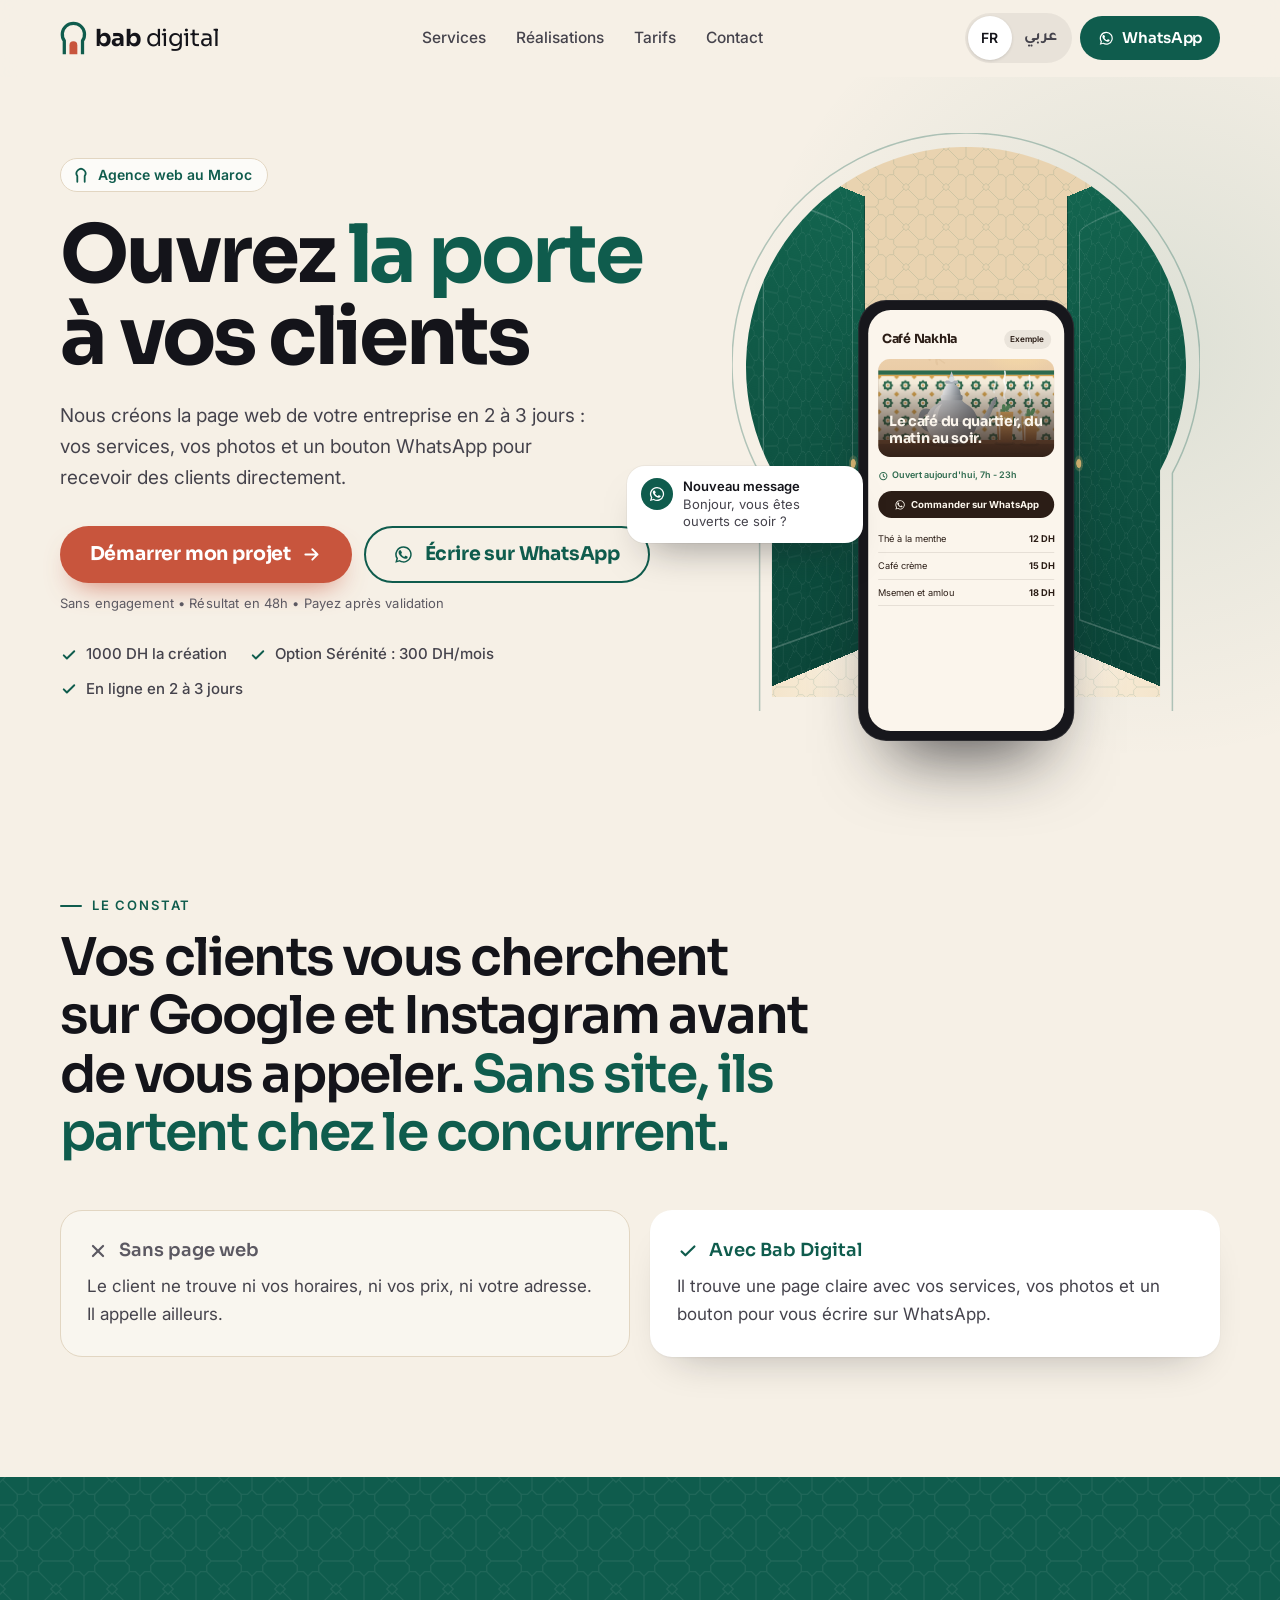
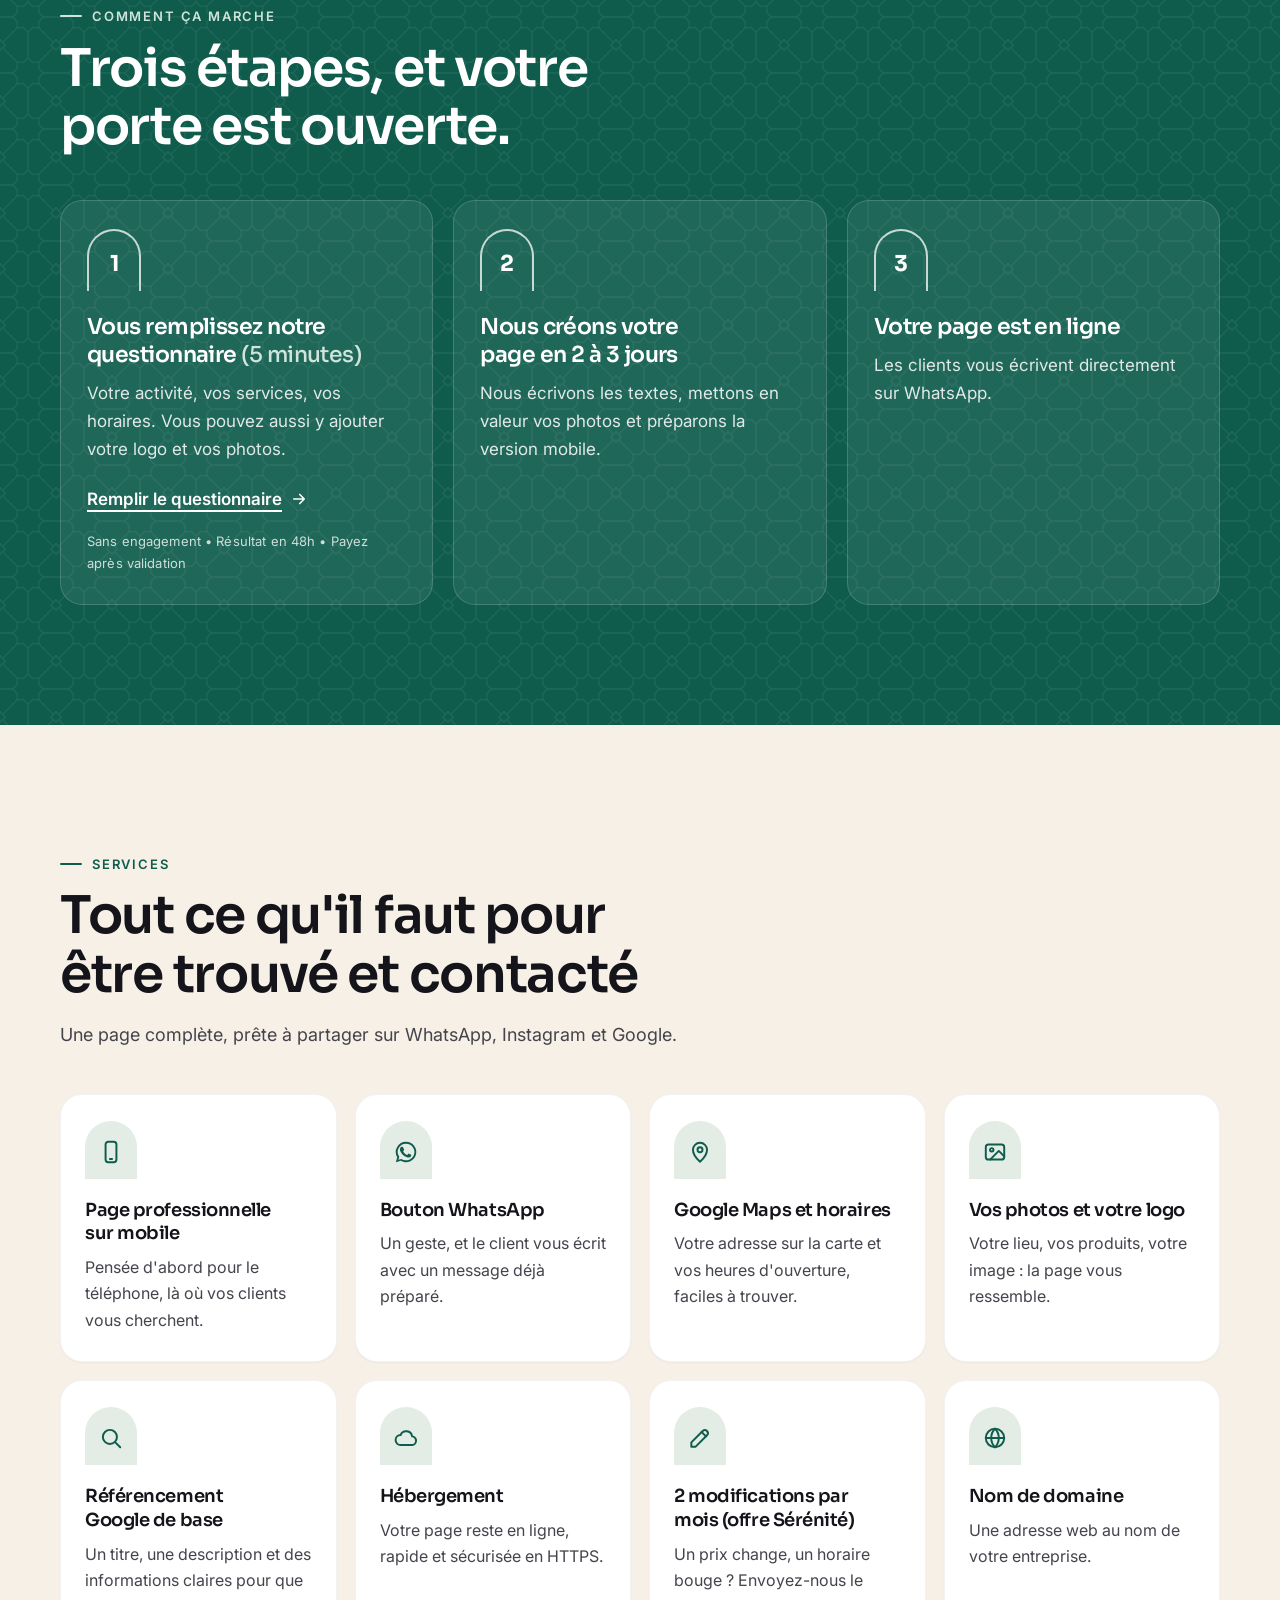
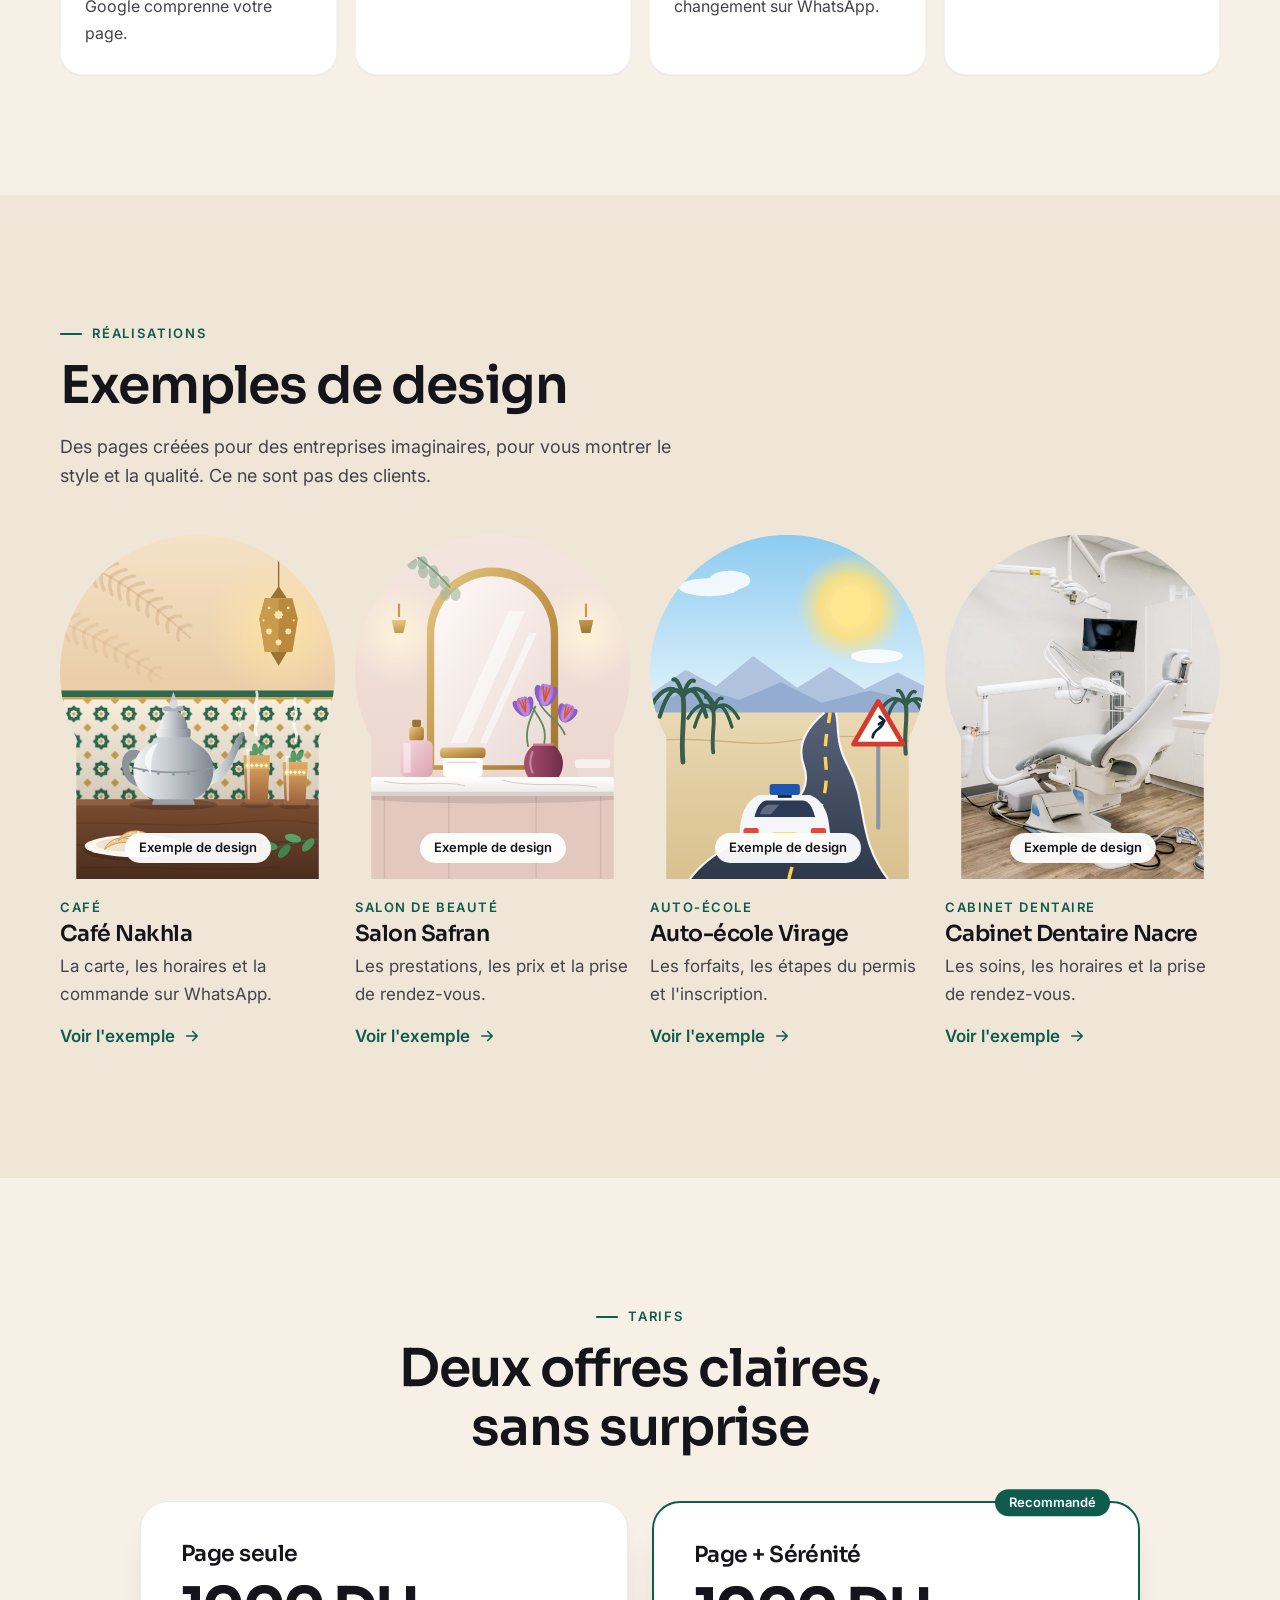
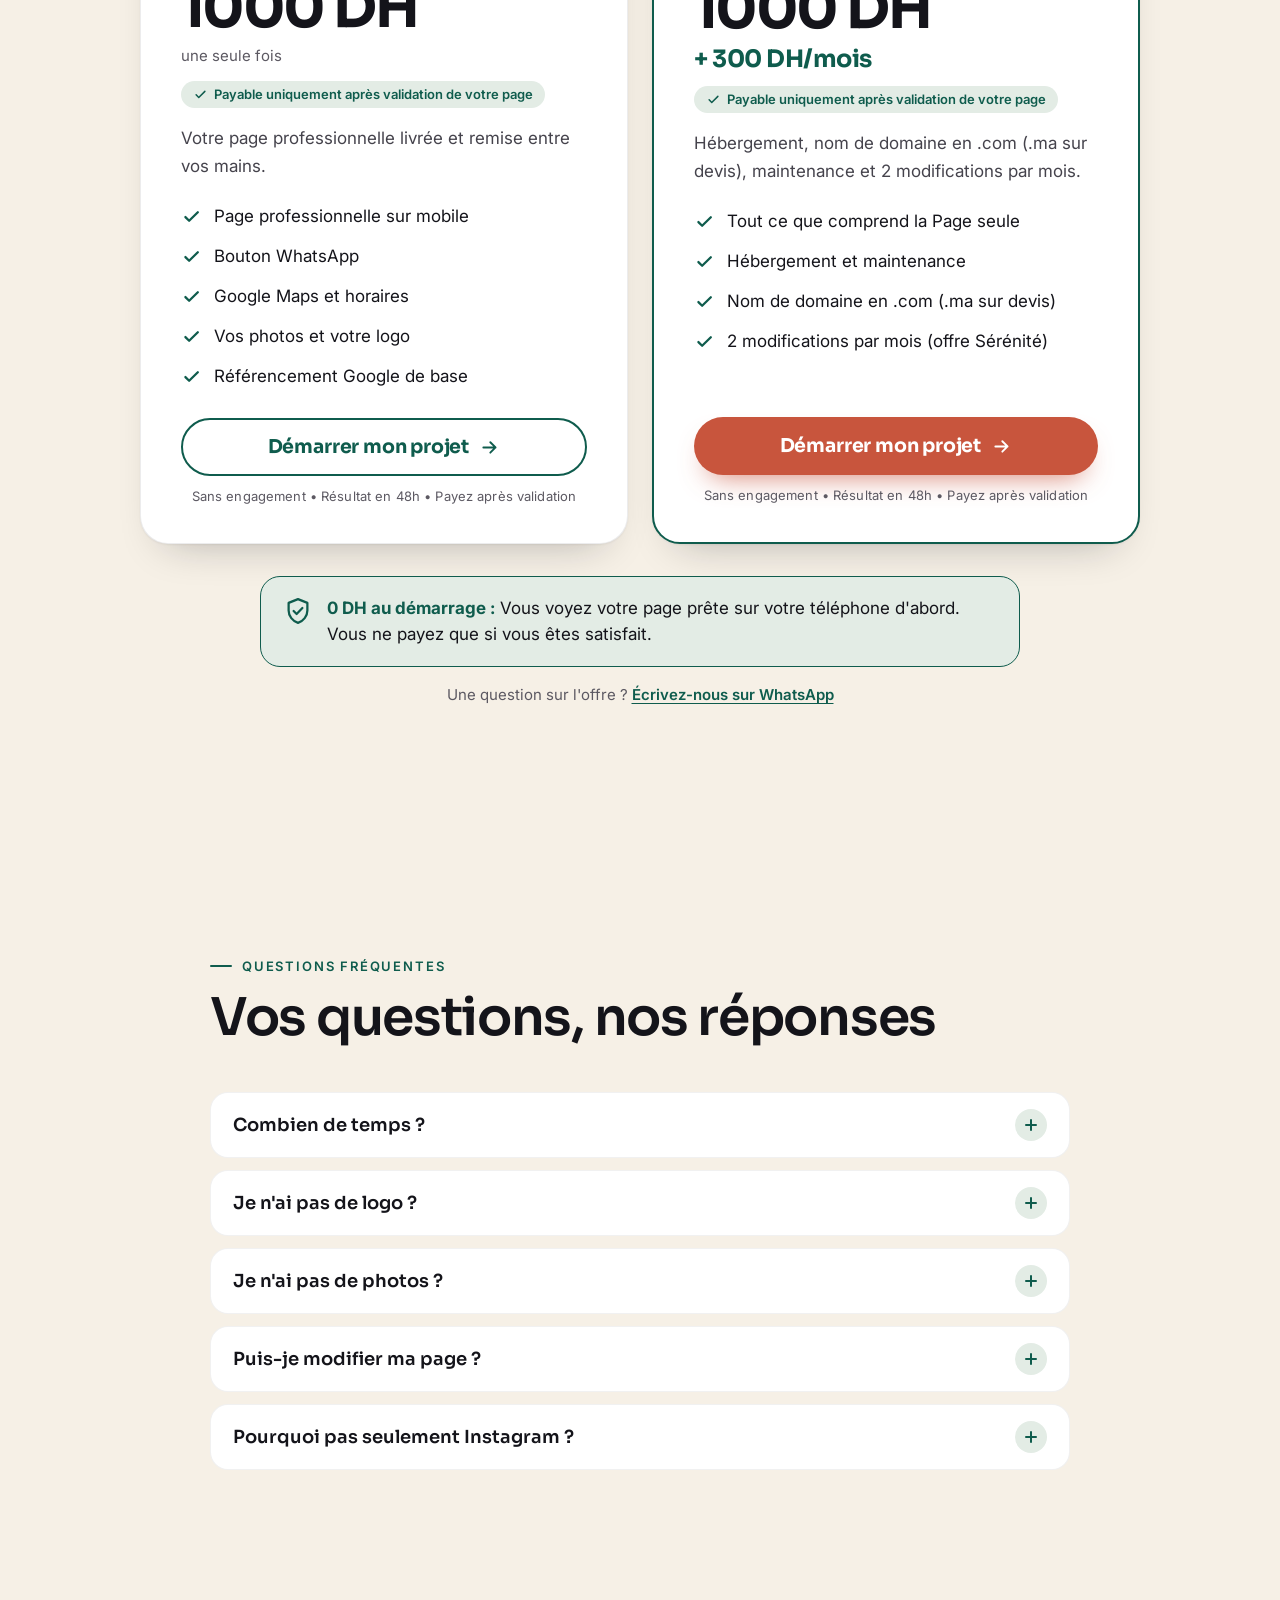
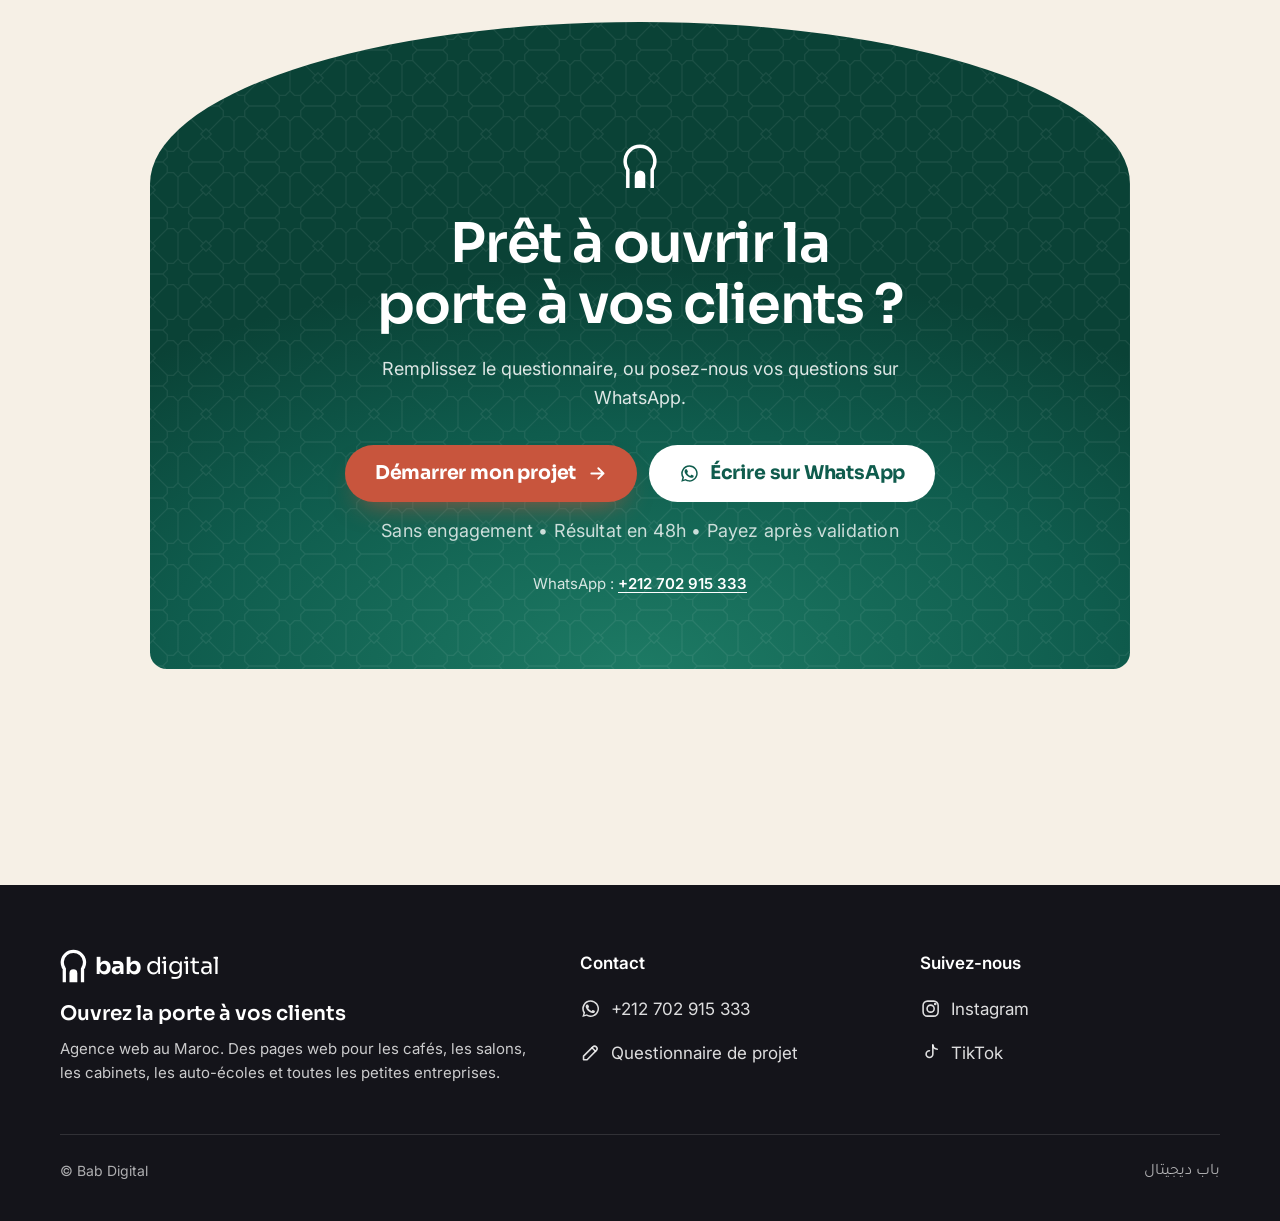
==== commit 6c92695f: "Tarifs : modèle sans risque (0 DH au démarrage, paiement après validation) - Remplace « Paiement en " ====
--- a/index.html
+++ b/index.html
@@ -148,6 +148,7 @@
             <a class="btn btn-primary" href="https://babdigital-questionnaire.vercel.app"><span data-i18n="cta.start">Démarrer mon projet</span><svg class="ic ic-dir" aria-hidden="true"><use href="#i-arrow"/></svg></a>
             <a class="btn btn-ghost" data-wa="wa.default" href="https://wa.me/212702915333?text=Bonjour%20Bab%20Digital%2C%20je%20veux%20une%20page%20pour%20mon%20entreprise."><svg class="ic" aria-hidden="true"><use href="#i-wa"/></svg><span data-i18n="cta.whatsapp">Écrire sur WhatsApp</span></a>
           </div>
+          <p class="cta-trust" data-i18n="cta.trust">Sans engagement • Résultat en 48h • Payez après validation</p>
           <p class="form-note" data-i18n="cta.formnote"></p>
           <ul class="facts">
             <li><svg class="ic" aria-hidden="true"><use href="#i-check"/></svg><span data-i18n="hero.fact1">1000 DH la création</span></li>
@@ -220,6 +221,7 @@
             <h3><span data-i18n="steps.1.title">Vous remplissez notre questionnaire</span> <span class="step-time" data-i18n="steps.1.time">(5 minutes)</span></h3>
             <p data-i18n="steps.1.text">Votre activité, vos services, vos horaires. Vous pouvez aussi y ajouter votre logo et vos photos.</p>
             <a class="link-arrow" href="https://babdigital-questionnaire.vercel.app"><span data-i18n="steps.1.link">Remplir le questionnaire</span><svg class="ic ic-dir" aria-hidden="true"><use href="#i-arrow"/></svg></a>
+            <p class="cta-trust on-dark" data-i18n="cta.trust">Sans engagement • Résultat en 48h • Payez après validation</p>
           </li>
           <li class="step reveal" style="--d:1">
             <span class="step-num" aria-hidden="true">2</span>
@@ -353,6 +355,7 @@
             <h3 class="plan-name" data-i18n="pricing.p1.name">Page seule</h3>
             <p class="price" data-i18n="pricing.p1.price">1000 DH</p>
             <p class="plan-when" data-i18n="pricing.p1.when">une seule fois</p>
+            <p class="plan-after"><svg class="ic" aria-hidden="true"><use href="#i-check"/></svg><span data-i18n="pricing.after">Payable uniquement après validation de votre page</span></p>
             <p class="plan-desc" data-i18n="pricing.p1.desc">Votre page professionnelle livrée et remise entre vos mains.</p>
             <ul class="checks">
               <li><svg class="ic" aria-hidden="true"><use href="#i-check"/></svg><span data-i18n="pricing.inc1">Page professionnelle sur mobile</span></li>
@@ -362,12 +365,14 @@
               <li><svg class="ic" aria-hidden="true"><use href="#i-check"/></svg><span data-i18n="pricing.inc5">Référencement Google de base</span></li>
             </ul>
             <a class="btn btn-ghost btn-block" href="https://babdigital-questionnaire.vercel.app"><span data-i18n="cta.start">Démarrer mon projet</span><svg class="ic ic-dir" aria-hidden="true"><use href="#i-arrow"/></svg></a>
+            <p class="cta-trust" data-i18n="cta.trust">Sans engagement • Résultat en 48h • Payez après validation</p>
           </article>
           <article class="plan is-featured reveal" style="--d:1">
             <p class="plan-badge" data-i18n="pricing.badge">Recommandé</p>
             <h3 class="plan-name" data-i18n="pricing.p2.name">Page + Sérénité</h3>
             <p class="price" data-i18n="pricing.p2.price">1000 DH</p>
             <p class="price-add" data-i18n="pricing.p2.monthly">+ 300 DH/mois</p>
+            <p class="plan-after"><svg class="ic" aria-hidden="true"><use href="#i-check"/></svg><span data-i18n="pricing.after">Payable uniquement après validation de votre page</span></p>
             <p class="plan-desc" data-i18n="pricing.p2.desc">Hébergement, nom de domaine en .com (.ma sur devis), maintenance et 2 modifications par mois.</p>
             <ul class="checks">
               <li><svg class="ic" aria-hidden="true"><use href="#i-check"/></svg><span data-i18n="pricing.p2.inc1">Tout ce que comprend la Page seule</span></li>
@@ -376,9 +381,13 @@
               <li><svg class="ic" aria-hidden="true"><use href="#i-check"/></svg><span data-i18n="pricing.p2.inc4">2 modifications par mois (offre Sérénité)</span></li>
             </ul>
             <a class="btn btn-primary btn-block" href="https://babdigital-questionnaire.vercel.app"><span data-i18n="cta.start">Démarrer mon projet</span><svg class="ic ic-dir" aria-hidden="true"><use href="#i-arrow"/></svg></a>
+            <p class="cta-trust" data-i18n="cta.trust">Sans engagement • Résultat en 48h • Payez après validation</p>
           </article>
         </div>
-        <p class="plans-note reveal" data-i18n="pricing.payment">Paiement en 2 fois : 50 % au démarrage, 50 % à la livraison.</p>
+        <div class="guarantee reveal">
+          <svg class="guarantee-ic" viewBox="0 0 24 24" aria-hidden="true" focusable="false"><path d="M12 2.5 4.5 5.5v6c0 4.6 3.2 8.6 7.5 10 4.3-1.4 7.5-5.4 7.5-10v-6L12 2.5Z" fill="none" stroke="currentColor" stroke-width="1.8" stroke-linejoin="round"/><path d="m8.5 12 2.4 2.4 4.6-4.8" fill="none" stroke="currentColor" stroke-width="1.8" stroke-linecap="round" stroke-linejoin="round"/></svg>
+          <p><strong data-i18n="pricing.payment.title">0 DH au démarrage :</strong> <span data-i18n="pricing.payment">Vous voyez votre page prête sur votre téléphone d'abord. Vous ne payez que si vous êtes satisfait.</span></p>
+        </div>
         <p class="price-small"><span data-i18n="pricing.question">Une question sur l'offre ?</span> <a data-wa="wa.default" href="https://wa.me/212702915333?text=Bonjour%20Bab%20Digital%2C%20je%20veux%20une%20page%20pour%20mon%20entreprise." data-i18n="pricing.question.link">Écrivez-nous sur WhatsApp</a></p>
       </div>
     </section>
@@ -426,6 +435,7 @@
             <a class="btn btn-primary" href="https://babdigital-questionnaire.vercel.app"><span data-i18n="cta.start">Démarrer mon projet</span><svg class="ic ic-dir" aria-hidden="true"><use href="#i-arrow"/></svg></a>
             <a class="btn btn-light" data-wa="wa.default" href="https://wa.me/212702915333?text=Bonjour%20Bab%20Digital%2C%20je%20veux%20une%20page%20pour%20mon%20entreprise."><svg class="ic" aria-hidden="true"><use href="#i-wa"/></svg><span data-i18n="cta.whatsapp">Écrire sur WhatsApp</span></a>
           </div>
+          <p class="cta-trust on-dark" data-i18n="cta.trust">Sans engagement • Résultat en 48h • Payez après validation</p>
           <p class="cta-phone"><span data-i18n="contact.phone">WhatsApp :</span> <a data-wa="wa.default" href="https://wa.me/212702915333?text=Bonjour%20Bab%20Digital%2C%20je%20veux%20une%20page%20pour%20mon%20entreprise." dir="ltr">+212 702 915 333</a></p>
         </div>
       </div>
--- a/css/style.css
+++ b/css/style.css
@@ -407,6 +407,16 @@
 .plan .checks .ic { color: var(--green); }
 .plan .btn { margin-top: auto; }
 .plans-note { margin-top: 28px; text-align: center; font-weight: 600; }
+.guarantee { display: flex; align-items: flex-start; gap: 14px; max-width: 760px; margin: 32px auto 0; padding: 18px 22px; border-radius: 20px; background: var(--green-soft); border: 1.5px solid var(--green); color: var(--ink); }
+.guarantee p { margin: 0; font-size: 1.0625rem; line-height: 1.55; }
+.guarantee strong { color: var(--green); }
+.guarantee-ic { flex: none; width: 30px; height: 30px; color: var(--green); margin-top: 1px; }
+.plan-after { display: inline-flex; align-items: center; gap: 6px; width: fit-content; margin-top: 12px; padding: 5px 12px; border-radius: 999px; background: var(--green-soft); color: var(--green); font-size: .8125rem; font-weight: 600; line-height: 1.3; }
+.plan-after .ic { width: 15px; height: 15px; flex: none; stroke-width: 2.4; }
+.cta-trust { margin-top: 10px; color: var(--muted); font-size: .8125rem; letter-spacing: .01em; }
+.plan .cta-trust { text-align: center; }
+.cta-trust.on-dark { color: rgba(255, 255, 255, .78); }
+.cta-door .cta-trust { text-align: center; margin-top: 14px; }
 
 /* Questions fréquentes */
 .faq-wrap { max-width: 860px; }
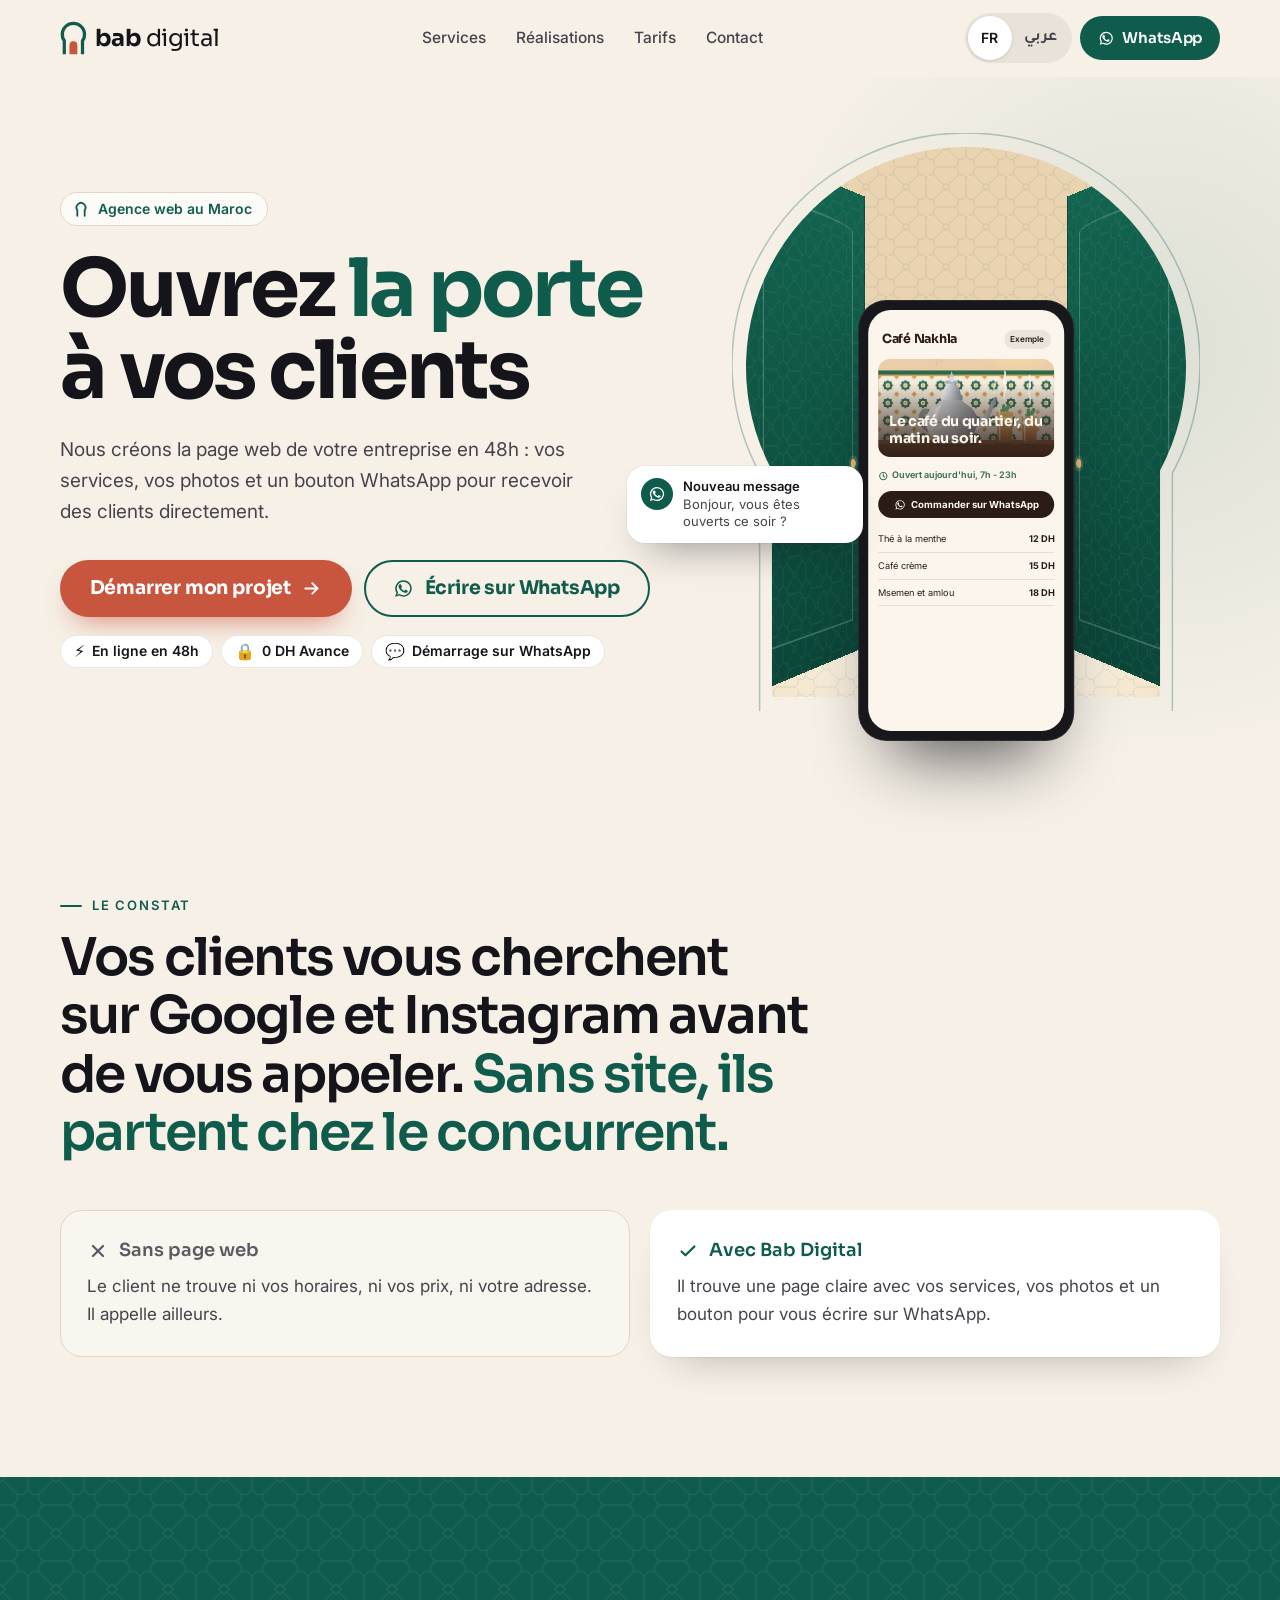
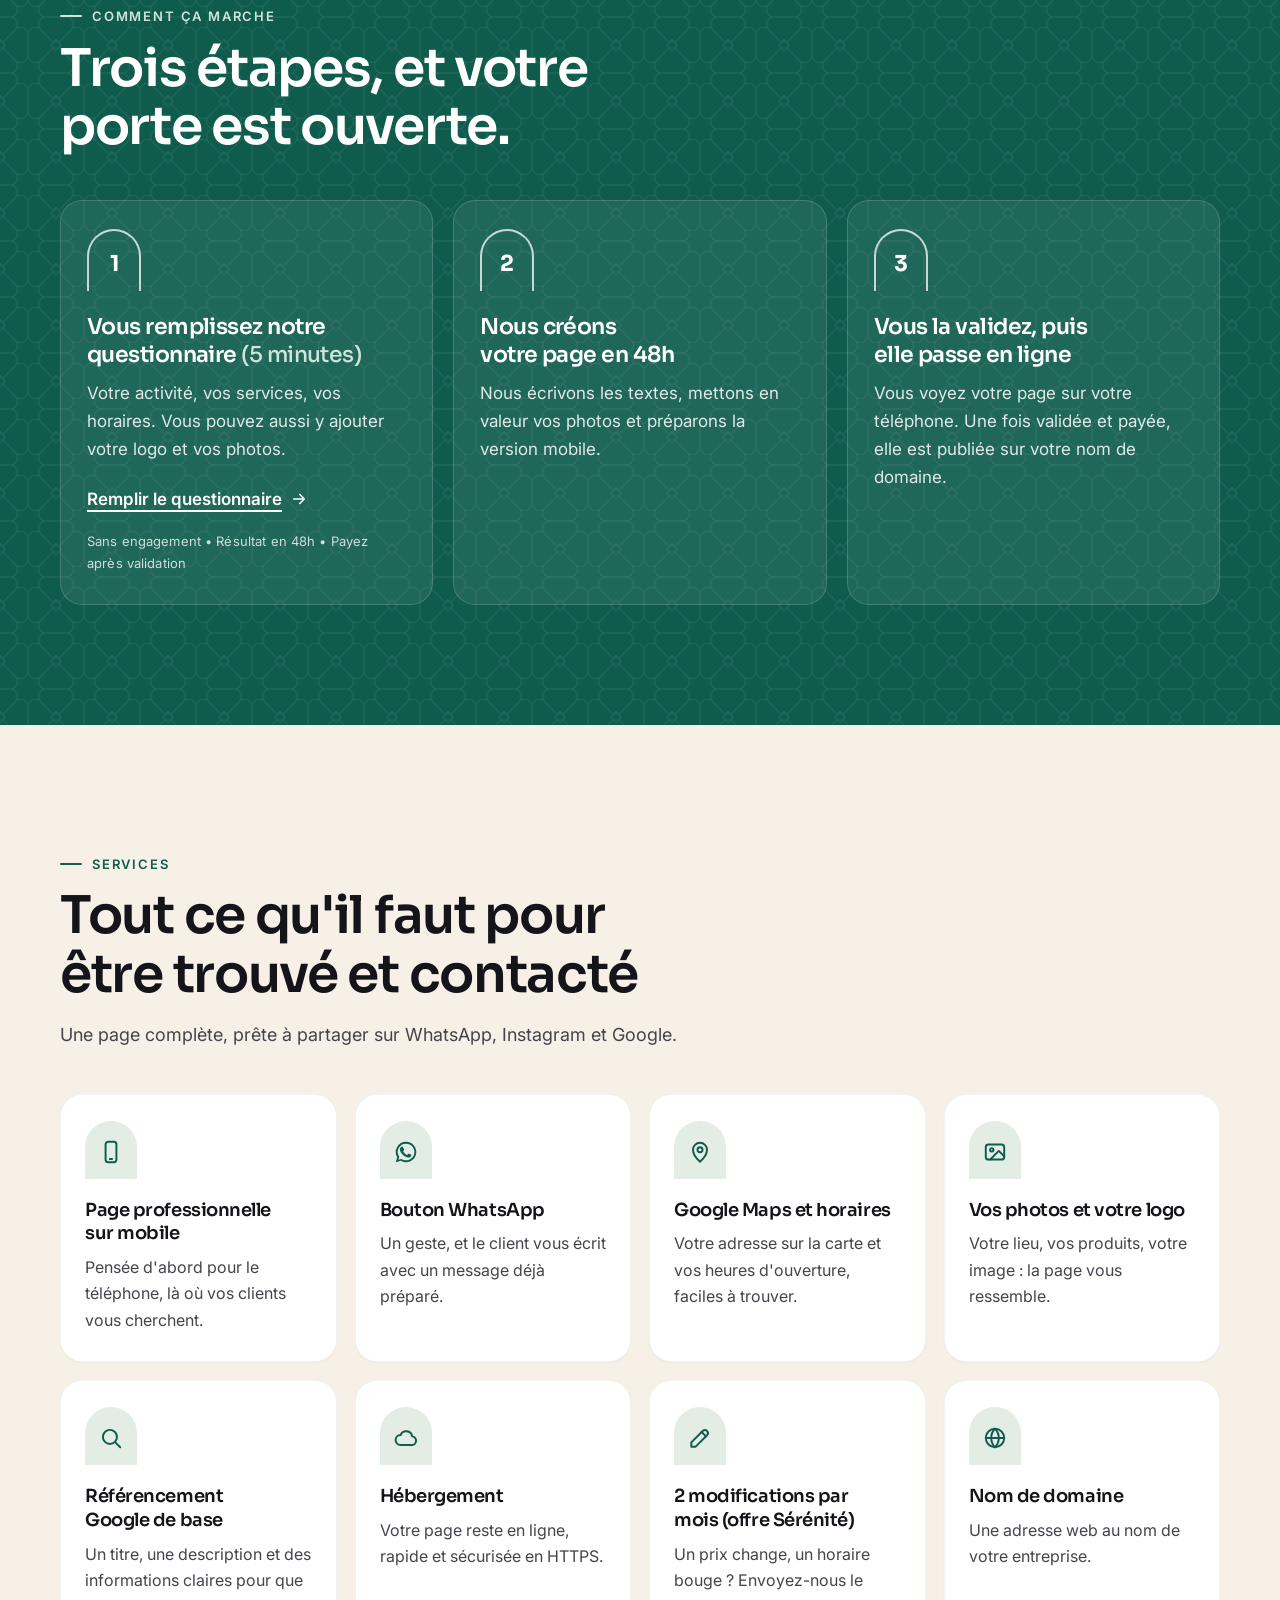
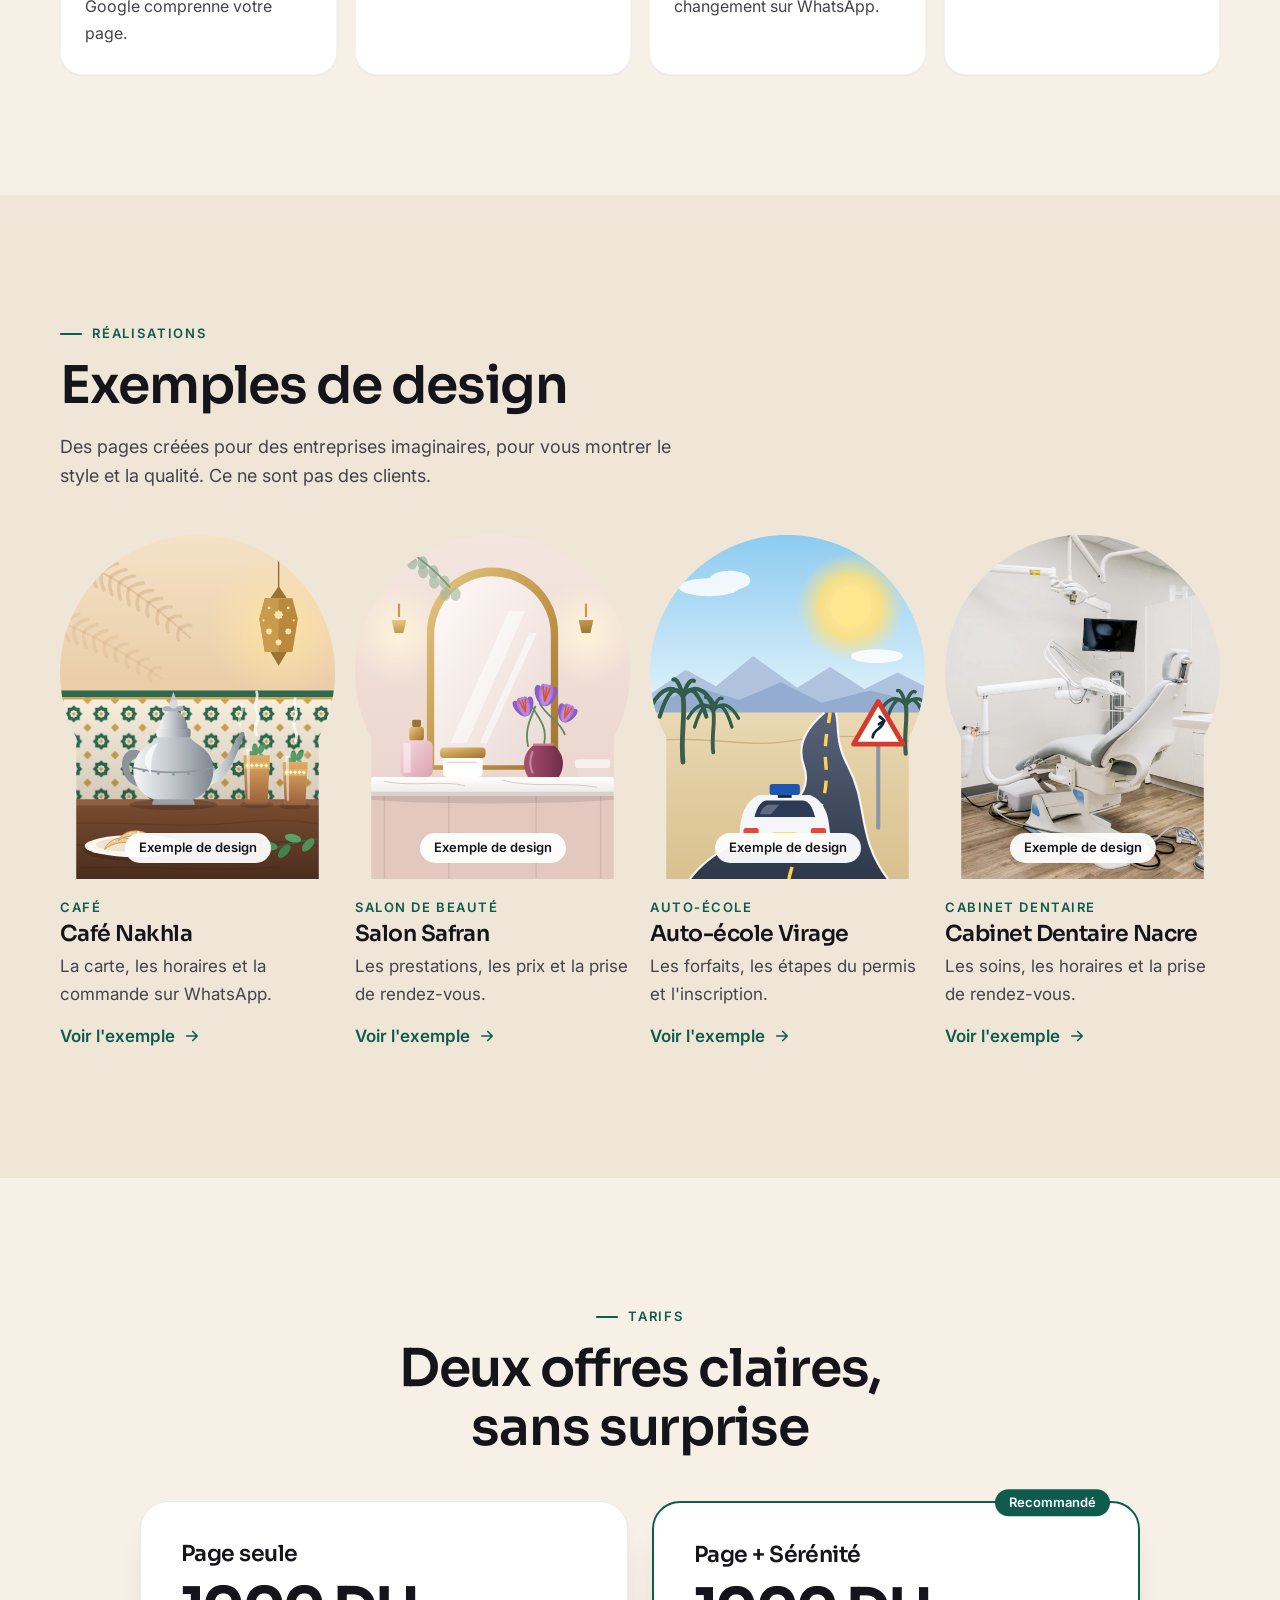
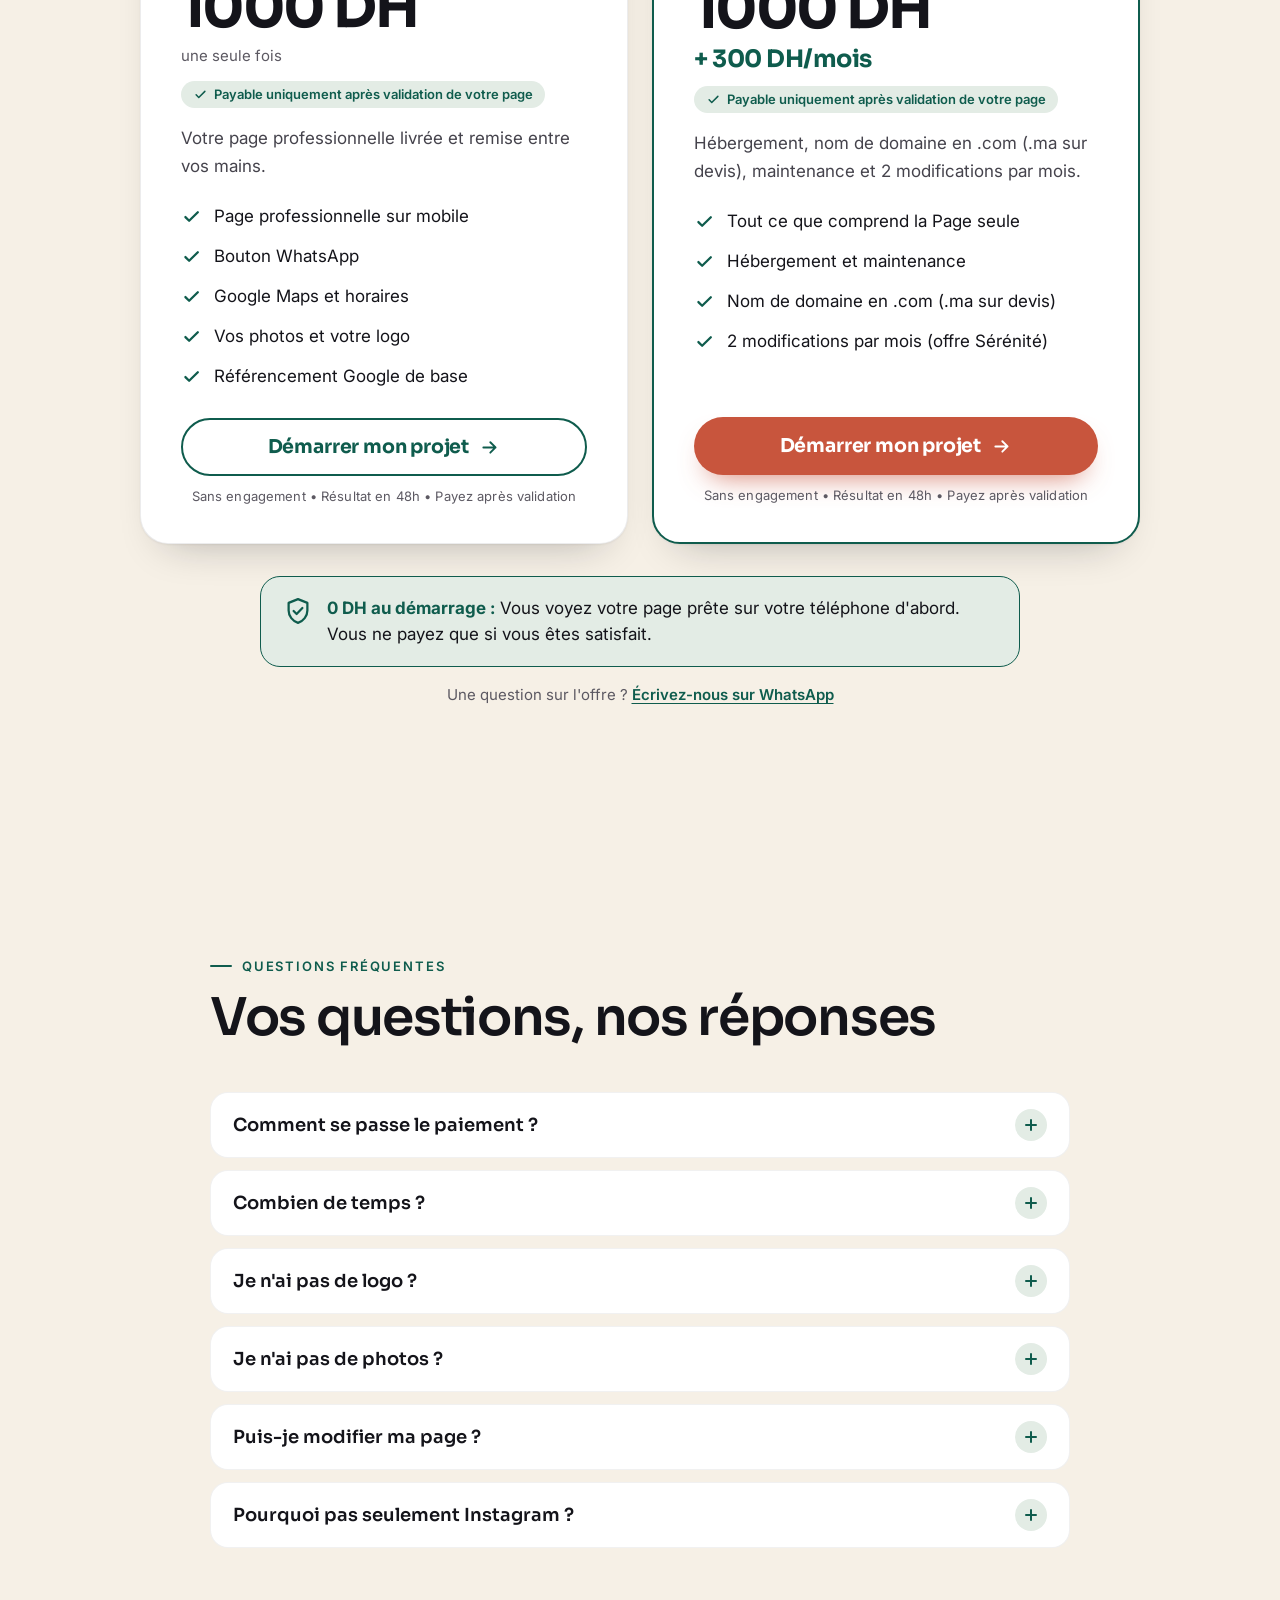
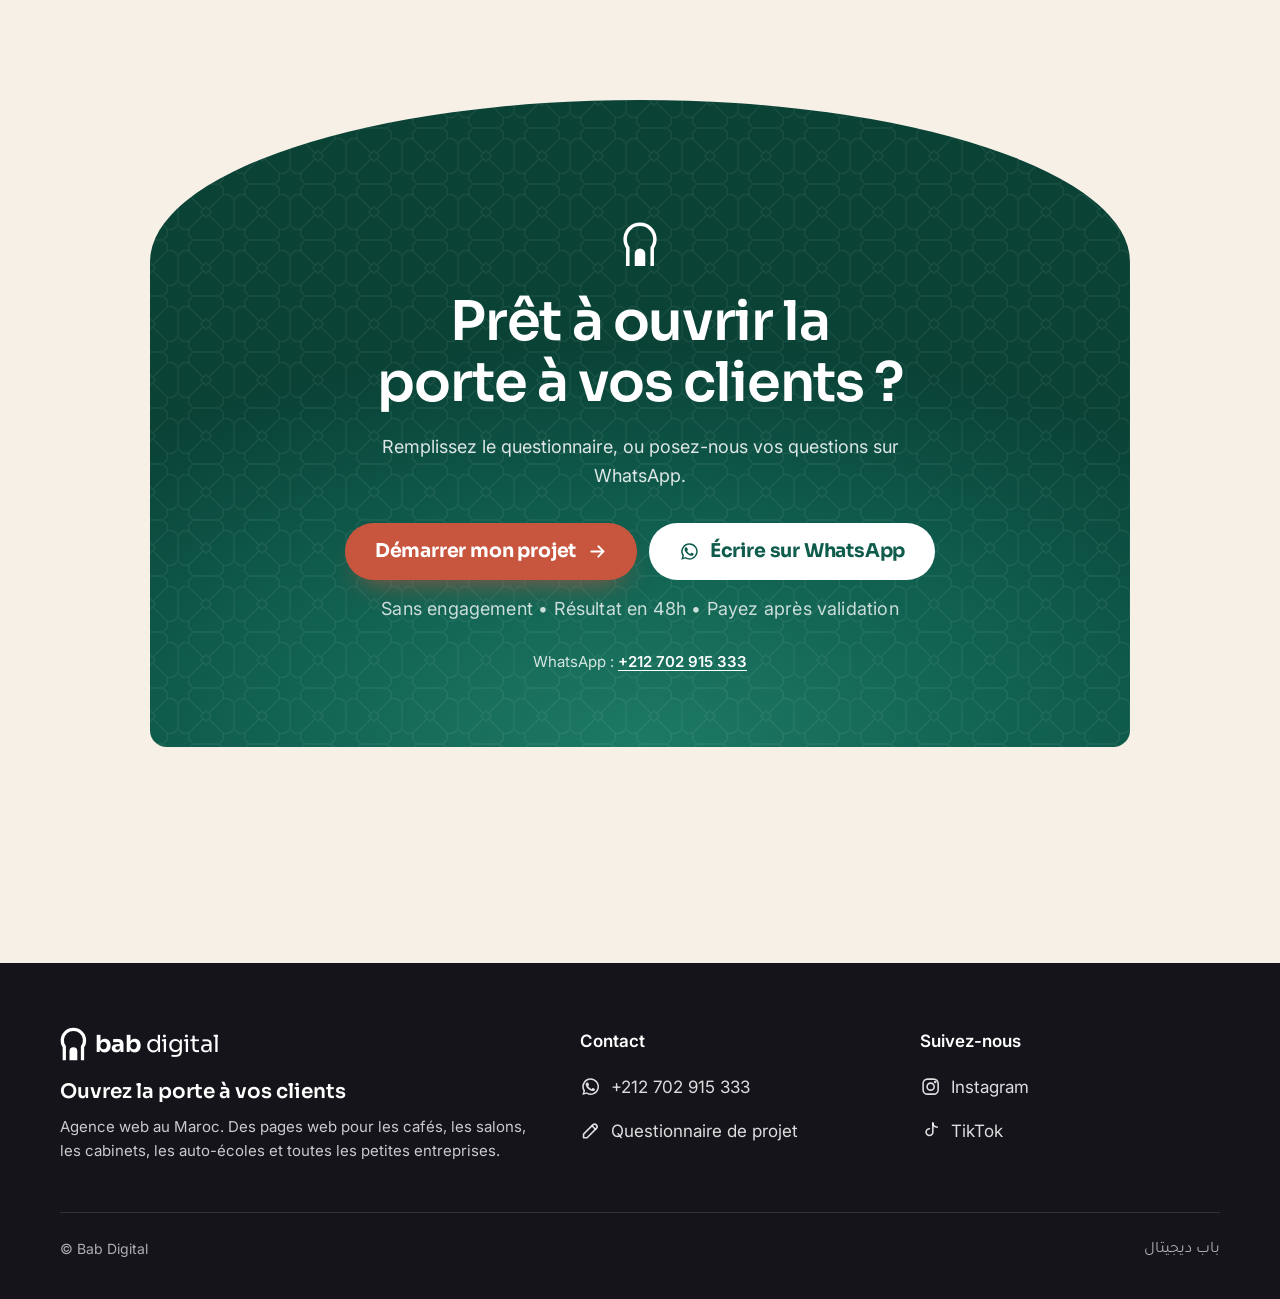
==== commit 6f4194b0: "Site : version darija, badges de confiance, FAQ paiement, délai 48h - Arabe/darija : titre, sous-tit" ====
--- a/index.html
+++ b/index.html
@@ -7,7 +7,7 @@
   <!-- Tous les textes de la page (français et arabe) se modifient dans js/main.js.
        Le français écrit ici s'affiche quand JavaScript est désactivé : gardez-le identique. -->
   <title data-i18n="meta.title">Bab Digital, création de sites web pour entreprises au Maroc</title>
-  <meta name="description" data-i18n-attr="content:meta.description" content="Bab Digital crée la page web de votre entreprise en 2 à 3 jours : services, photos, horaires, Google Maps et bouton WhatsApp. Dès 1000 DH.">
+  <meta name="description" data-i18n-attr="content:meta.description" content="Bab Digital crée la page web de votre entreprise en 48h : services, photos, horaires, Google Maps et bouton WhatsApp. Dès 1000 DH.">
   <meta name="theme-color" content="#F6F0E6">
 
   <!-- Adresse du site : si elle change (par exemple babdigital.ma), modifiez les lignes marquées ADRESSE. -->
@@ -143,18 +143,17 @@
         <div class="hero-copy">
           <p class="eyebrow"><svg class="ic" aria-hidden="true"><use href="#i-arch"/></svg><span data-i18n="hero.eyebrow">Agence web au Maroc</span></p>
           <h1 id="hero-title"><span data-i18n="hero.title.a">Ouvrez </span><em class="hl" data-i18n="hero.title.hl">la porte</em><span data-i18n="hero.title.b"> à vos clients</span></h1>
-          <p class="lead" data-i18n="hero.sub">Nous créons la page web de votre entreprise en 2 à 3 jours : vos services, vos photos et un bouton WhatsApp pour recevoir des clients directement.</p>
+          <p class="lead" data-i18n="hero.sub">Nous créons la page web de votre entreprise en 48h : vos services, vos photos et un bouton WhatsApp pour recevoir des clients directement.</p>
           <div class="actions">
             <a class="btn btn-primary" href="https://babdigital-questionnaire.vercel.app"><span data-i18n="cta.start">Démarrer mon projet</span><svg class="ic ic-dir" aria-hidden="true"><use href="#i-arrow"/></svg></a>
             <a class="btn btn-ghost" data-wa="wa.default" href="https://wa.me/212702915333?text=Bonjour%20Bab%20Digital%2C%20je%20veux%20une%20page%20pour%20mon%20entreprise."><svg class="ic" aria-hidden="true"><use href="#i-wa"/></svg><span data-i18n="cta.whatsapp">Écrire sur WhatsApp</span></a>
           </div>
-          <p class="cta-trust" data-i18n="cta.trust">Sans engagement • Résultat en 48h • Payez après validation</p>
+          <ul class="badges" aria-label="Nos garanties">
+            <li><span class="badge-ic" aria-hidden="true">⚡</span><span data-i18n="hero.badge1">En ligne en 48h</span></li>
+            <li><span class="badge-ic" aria-hidden="true">🔒</span><span data-i18n="hero.badge2">0 DH Avance</span></li>
+            <li><span class="badge-ic" aria-hidden="true">💬</span><span data-i18n="hero.badge3">Démarrage sur WhatsApp</span></li>
+          </ul>
           <p class="form-note" data-i18n="cta.formnote"></p>
-          <ul class="facts">
-            <li><svg class="ic" aria-hidden="true"><use href="#i-check"/></svg><span data-i18n="hero.fact1">1000 DH la création</span></li>
-            <li><svg class="ic" aria-hidden="true"><use href="#i-check"/></svg><span data-i18n="hero.fact2">Option Sérénité : 300 DH/mois</span></li>
-            <li><svg class="ic" aria-hidden="true"><use href="#i-check"/></svg><span data-i18n="hero.fact3">En ligne en 2 à 3 jours</span></li>
-          </ul>
         </div>
 
         <!-- Illustration : une porte marocaine qui s'ouvre sur une page d'exemple (décorative) -->
@@ -225,13 +224,13 @@
           </li>
           <li class="step reveal" style="--d:1">
             <span class="step-num" aria-hidden="true">2</span>
-            <h3 data-i18n="steps.2.title">Nous créons votre page en 2 à 3 jours</h3>
+            <h3 data-i18n="steps.2.title">Nous créons votre page en 48h</h3>
             <p data-i18n="steps.2.text">Nous écrivons les textes, mettons en valeur vos photos et préparons la version mobile.</p>
           </li>
           <li class="step reveal" style="--d:2">
             <span class="step-num" aria-hidden="true">3</span>
-            <h3 data-i18n="steps.3.title">Votre page est en ligne</h3>
-            <p data-i18n="steps.3.text">Les clients vous écrivent directement sur WhatsApp.</p>
+            <h3 data-i18n="steps.3.title">Vous la validez, puis elle passe en ligne</h3>
+            <p data-i18n="steps.3.text">Vous voyez votre page sur votre téléphone. Une fois validée et payée, elle est publiée sur votre nom de domaine.</p>
           </li>
         </ol>
       </div>
@@ -401,8 +400,12 @@
         </div>
         <div class="faq-list reveal">
           <details class="faq-item">
+            <summary><span data-i18n="faq.6.q">Comment se passe le paiement ?</span><span class="faq-ic" aria-hidden="true"></span></summary>
+            <div class="faq-a"><p data-i18n="faq.6.a">Vous ne payez rien au début. Nous créons la page complète sur un lien de démonstration. Une fois que vous la validez, vous effectuez le paiement pour activer votre nom de domaine officiel.</p></div>
+          </details>
+          <details class="faq-item">
             <summary><span data-i18n="faq.1.q">Combien de temps ?</span><span class="faq-ic" aria-hidden="true"></span></summary>
-            <div class="faq-a"><p data-i18n="faq.1.a">En 2 à 3 jours en général, dès que nous avons vos informations : le questionnaire rempli, vos photos et votre logo si vous en avez un.</p></div>
+            <div class="faq-a"><p data-i18n="faq.1.a">En 48h en général, dès que nous avons vos informations : le questionnaire rempli, vos photos et votre logo si vous en avez un.</p></div>
           </details>
           <details class="faq-item">
             <summary><span data-i18n="faq.2.q">Je n'ai pas de logo ?</span><span class="faq-ic" aria-hidden="true"></span></summary>
--- a/css/style.css
+++ b/css/style.css
@@ -508,3 +508,10 @@
   .btn, .lang button, .faq-item, .feature, .step { border: 1px solid CanvasText; }
   .gate-arch, .work-media { forced-color-adjust: none; }
 }
+
+/* Badges de confiance sous le bouton principal */
+.badges { list-style: none; margin: 18px 0 0; padding: 0; display: flex; flex-wrap: wrap; gap: 8px; }
+.badges li { display: inline-flex; align-items: center; gap: 7px; padding: 7px 13px; border-radius: 999px; background: #fff; border: 1px solid var(--line, #E5DCCD); color: var(--ink); font-size: .875rem; font-weight: 600; line-height: 1.2; white-space: nowrap; }
+.badge-ic { font-size: 1rem; line-height: 1; }
+html:lang(ar) .badges li { font-family: var(--font-ar); font-size: .95rem; }
+@media (max-width: 379px) { .badges li { font-size: .8125rem; padding: 6px 11px; } }
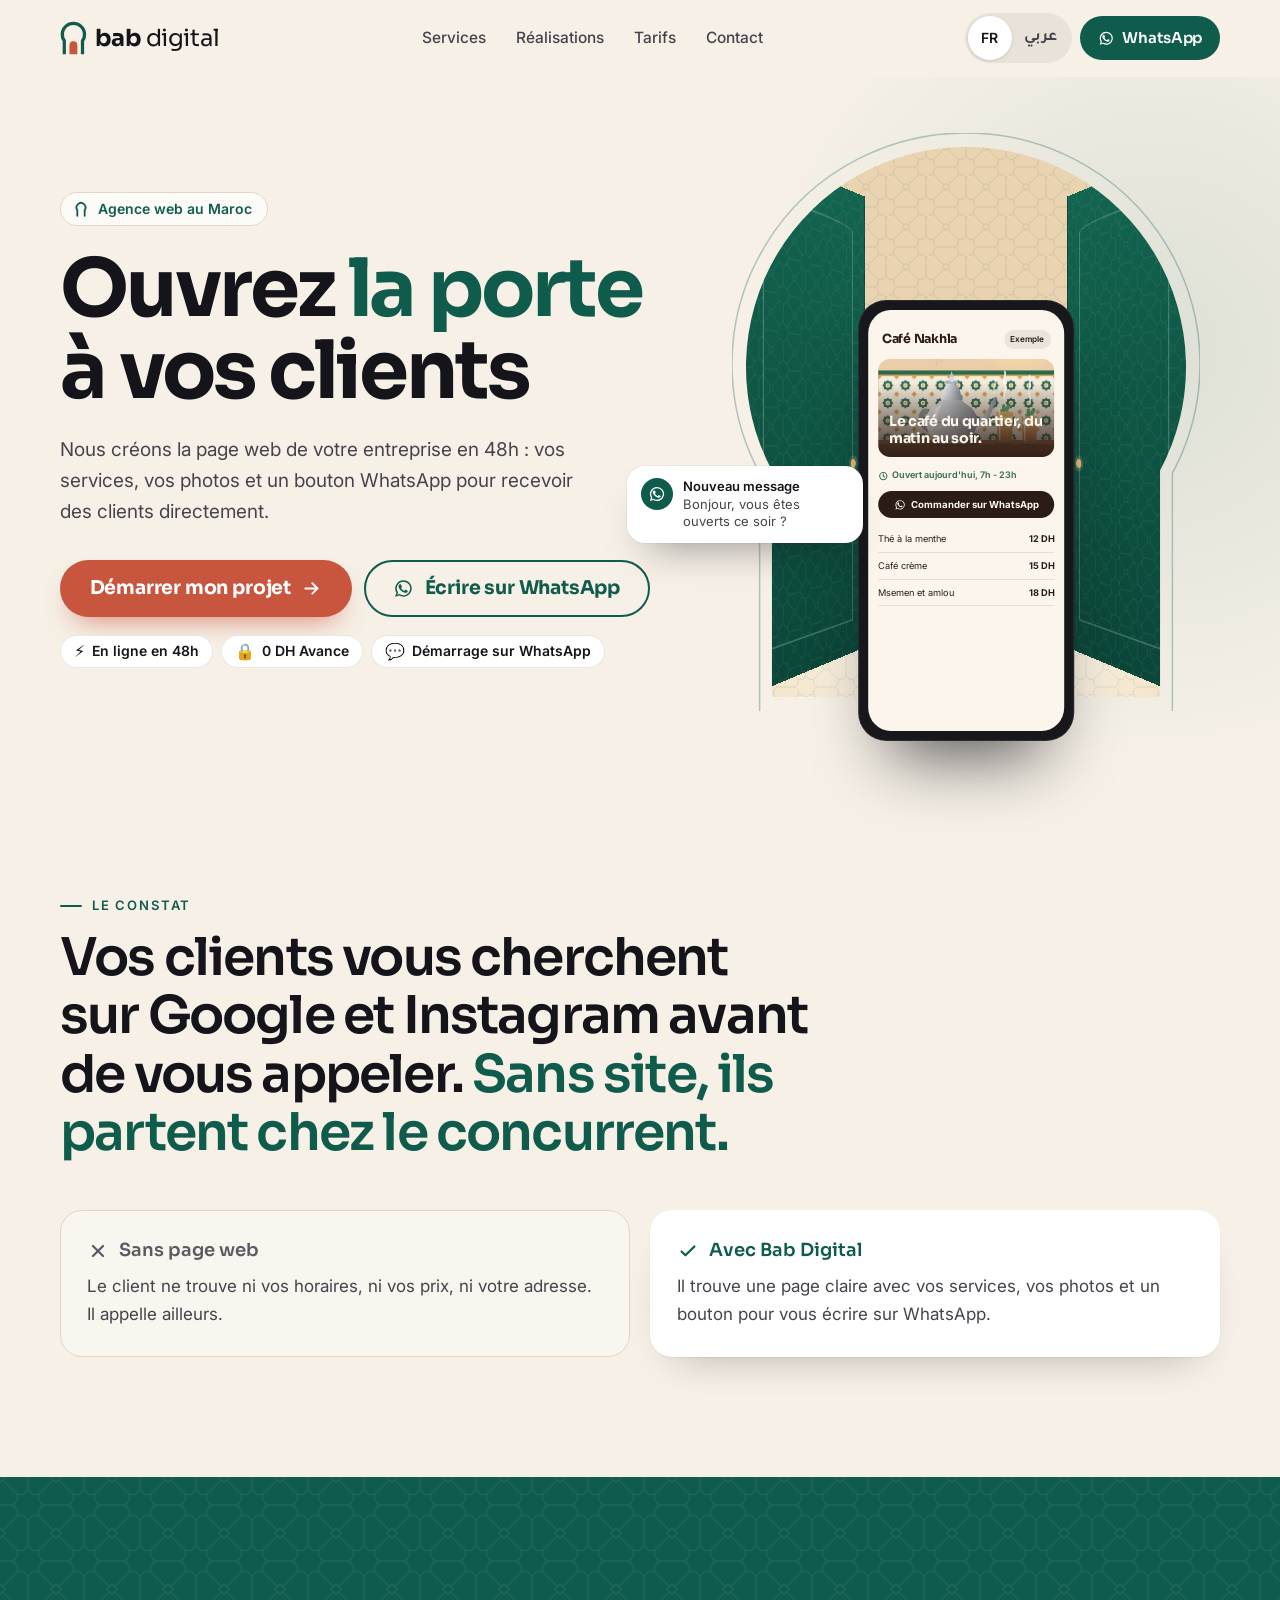
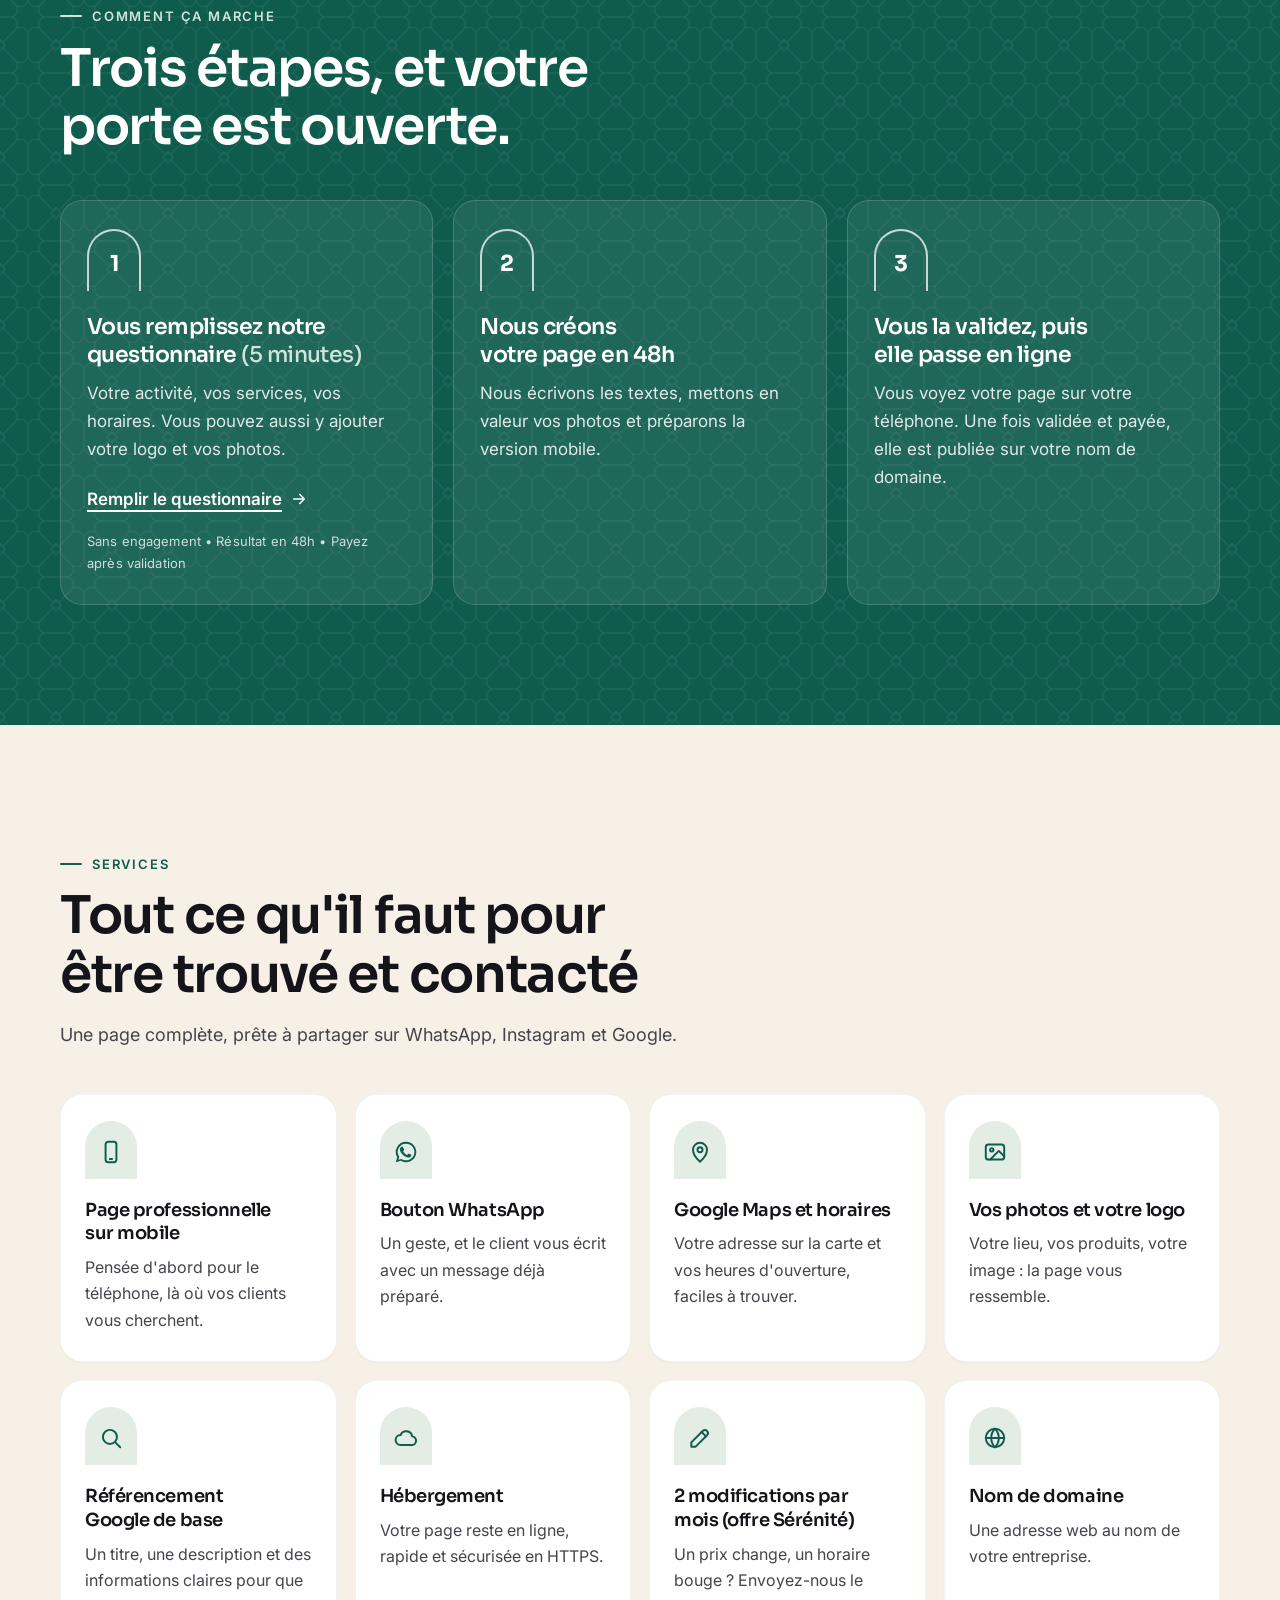
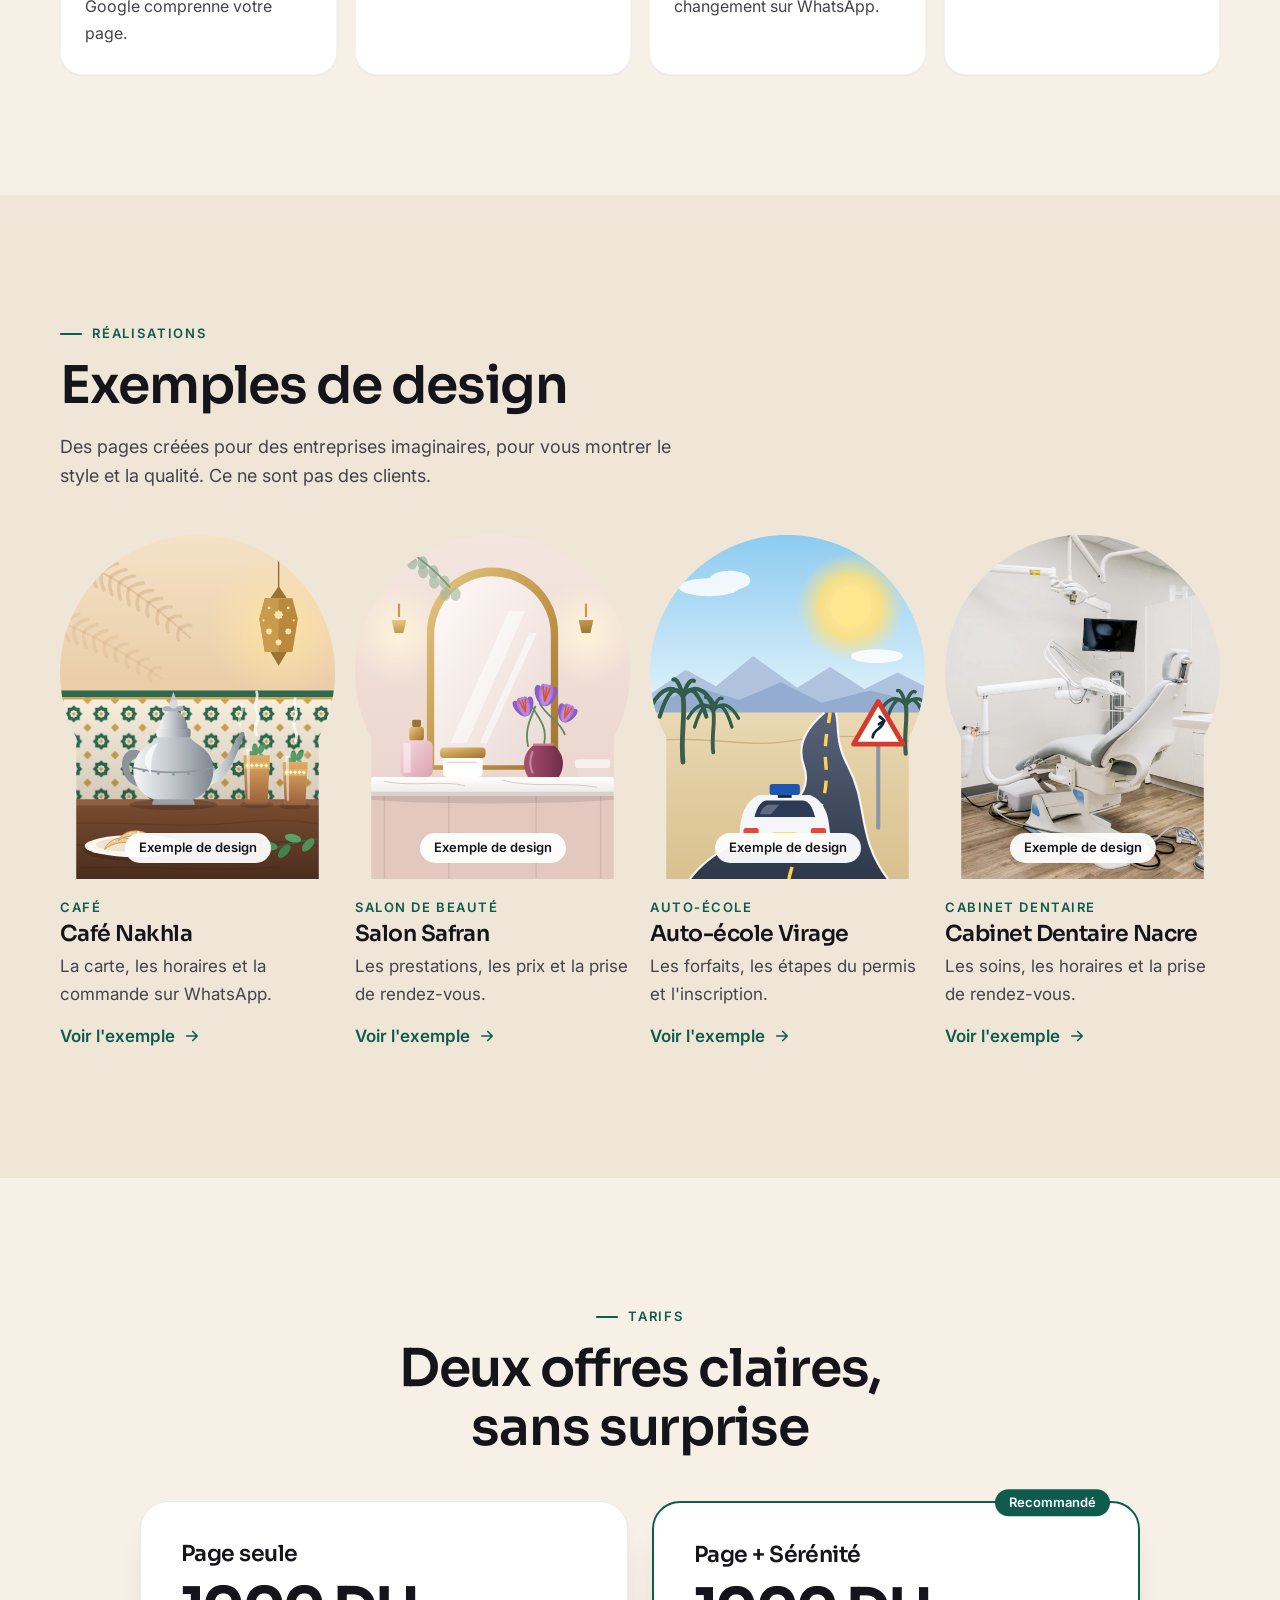
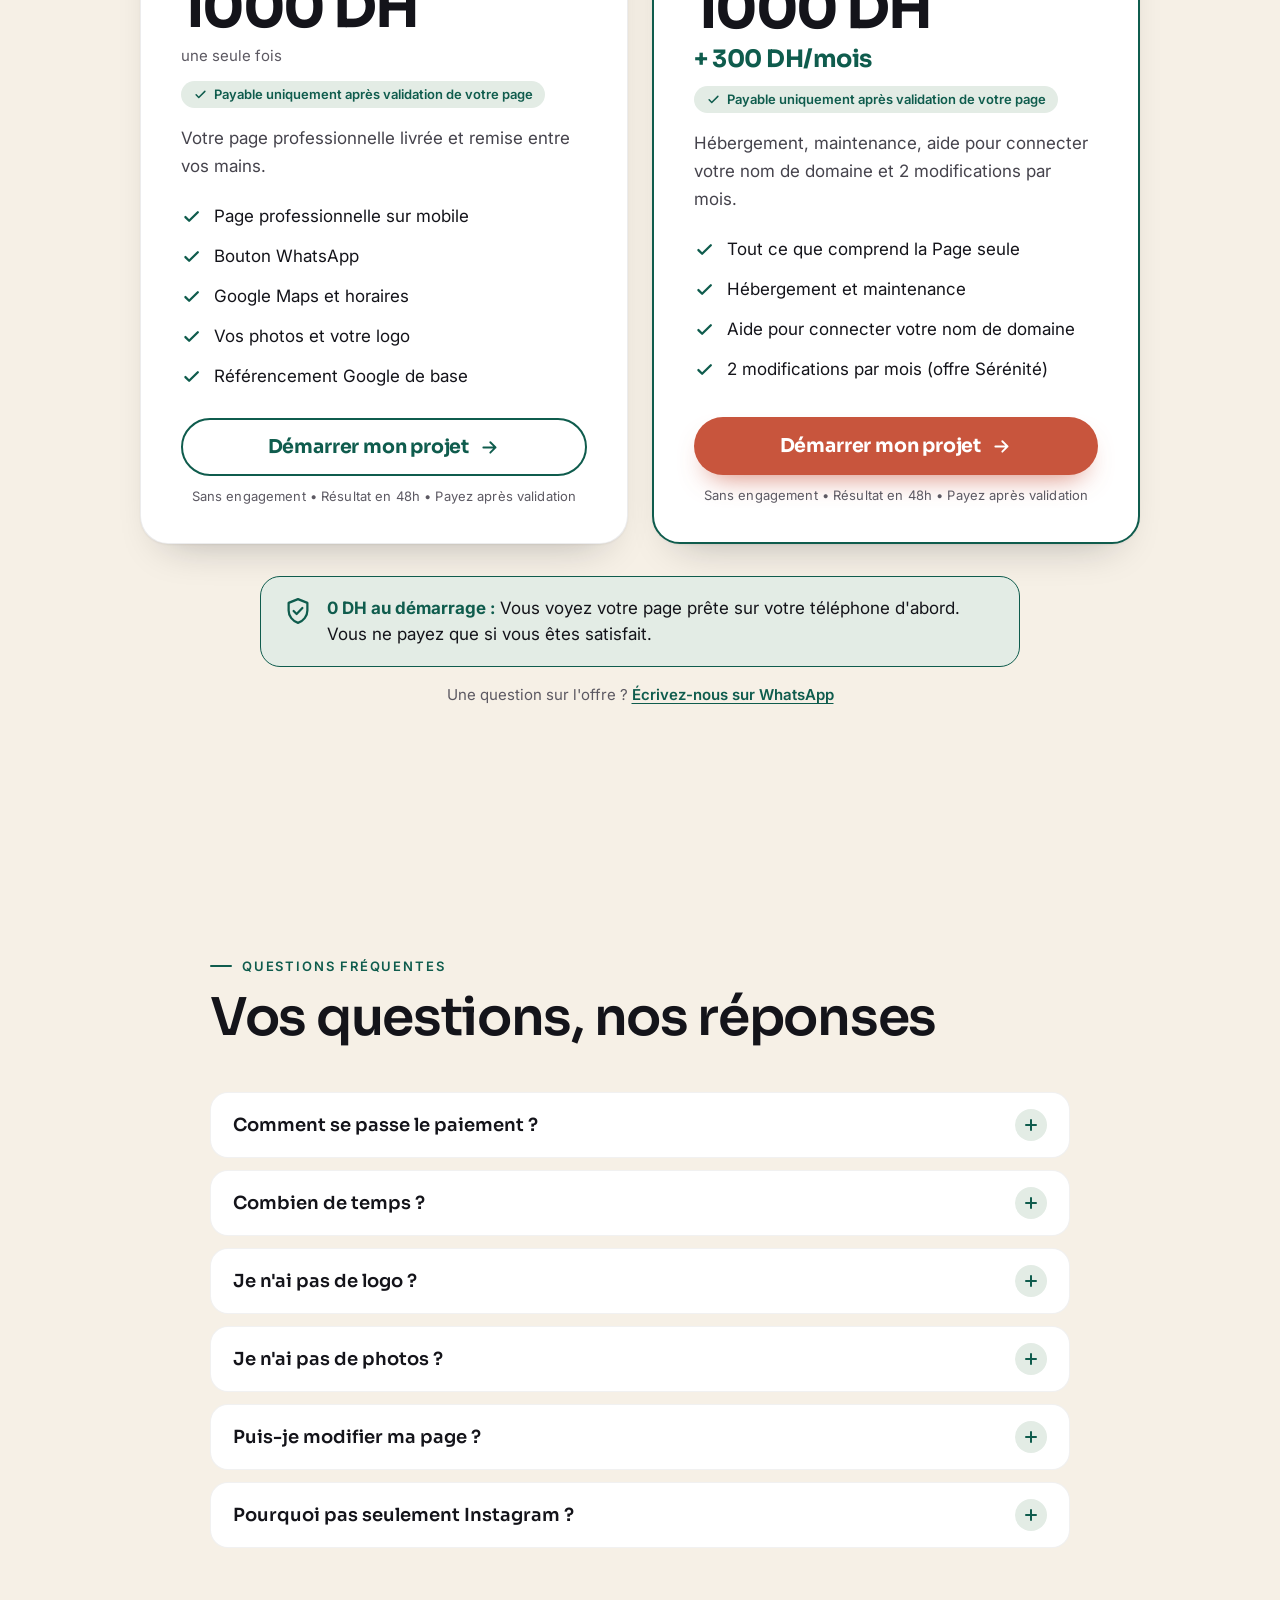
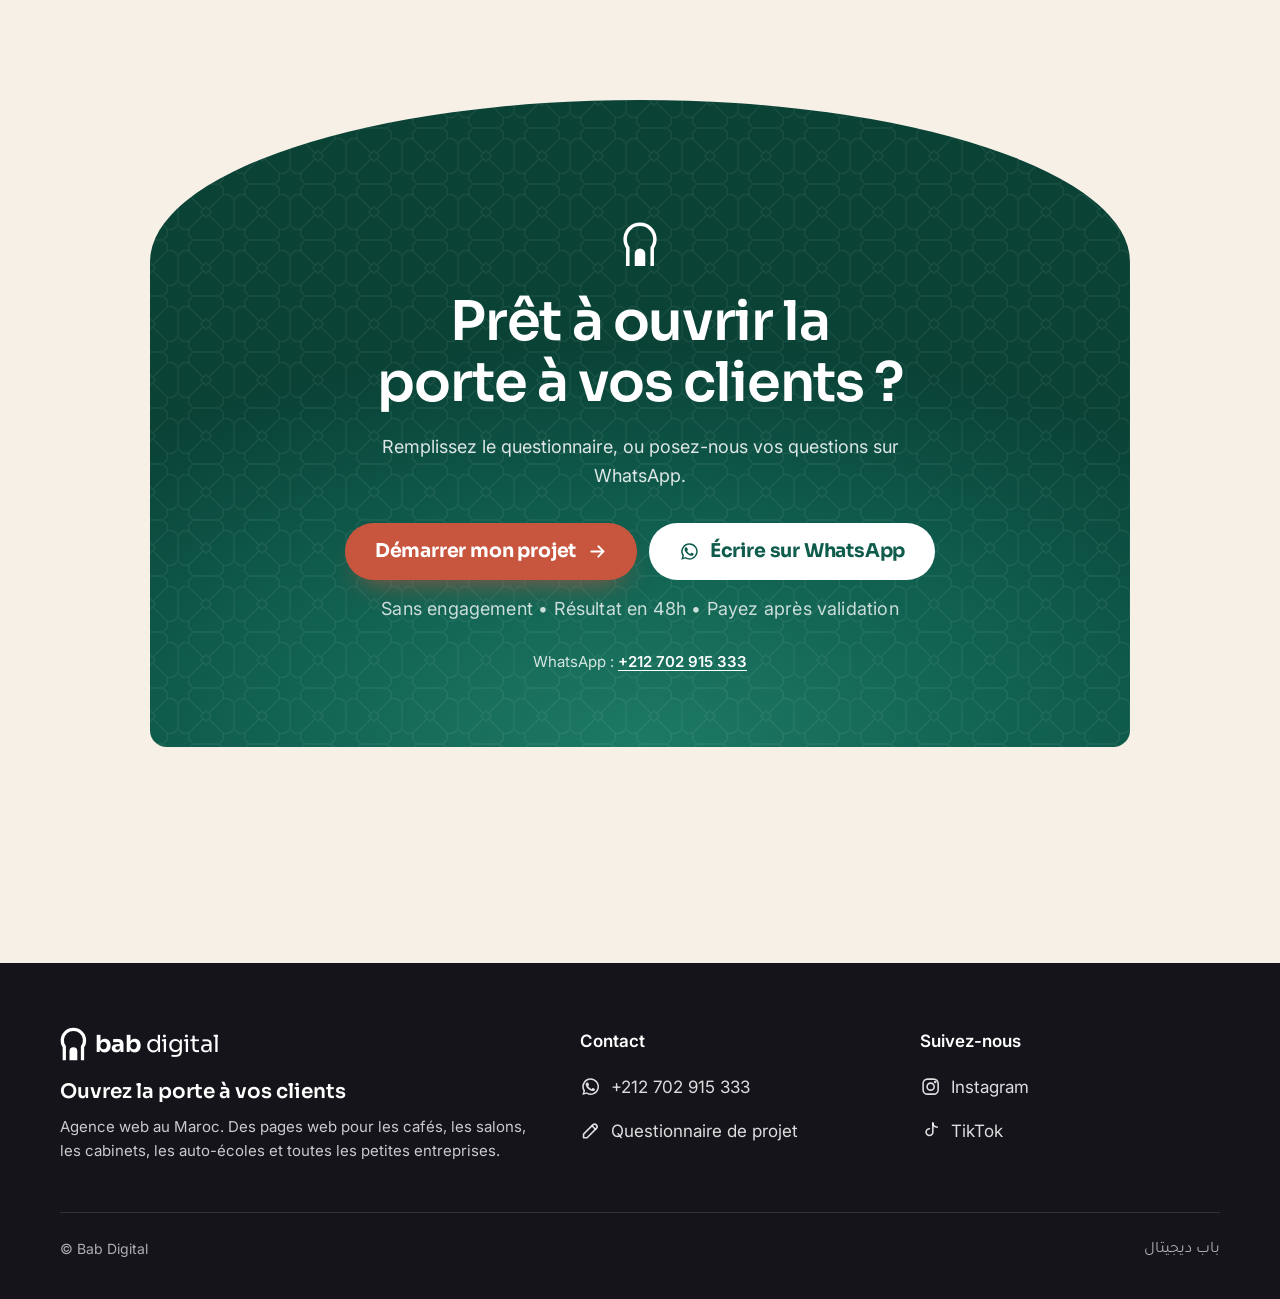
==== commit 835809fe: "Tarifs : Sérénité = aide pour connecter le domaine (le client achète son domaine) Co-Authored-By: Cl" ====
--- a/index.html
+++ b/index.html
@@ -372,11 +372,11 @@
             <p class="price" data-i18n="pricing.p2.price">1000 DH</p>
             <p class="price-add" data-i18n="pricing.p2.monthly">+ 300 DH/mois</p>
             <p class="plan-after"><svg class="ic" aria-hidden="true"><use href="#i-check"/></svg><span data-i18n="pricing.after">Payable uniquement après validation de votre page</span></p>
-            <p class="plan-desc" data-i18n="pricing.p2.desc">Hébergement, nom de domaine en .com (.ma sur devis), maintenance et 2 modifications par mois.</p>
+            <p class="plan-desc" data-i18n="pricing.p2.desc">Hébergement, maintenance, aide pour connecter votre nom de domaine et 2 modifications par mois.</p>
             <ul class="checks">
               <li><svg class="ic" aria-hidden="true"><use href="#i-check"/></svg><span data-i18n="pricing.p2.inc1">Tout ce que comprend la Page seule</span></li>
               <li><svg class="ic" aria-hidden="true"><use href="#i-check"/></svg><span data-i18n="pricing.p2.inc2">Hébergement et maintenance</span></li>
-              <li><svg class="ic" aria-hidden="true"><use href="#i-check"/></svg><span data-i18n="pricing.p2.inc3">Nom de domaine en .com (.ma sur devis)</span></li>
+              <li><svg class="ic" aria-hidden="true"><use href="#i-check"/></svg><span data-i18n="pricing.p2.inc3">Aide pour connecter votre nom de domaine</span></li>
               <li><svg class="ic" aria-hidden="true"><use href="#i-check"/></svg><span data-i18n="pricing.p2.inc4">2 modifications par mois (offre Sérénité)</span></li>
             </ul>
             <a class="btn btn-primary btn-block" href="https://babdigital-questionnaire.vercel.app"><span data-i18n="cta.start">Démarrer mon projet</span><svg class="ic ic-dir" aria-hidden="true"><use href="#i-arrow"/></svg></a>
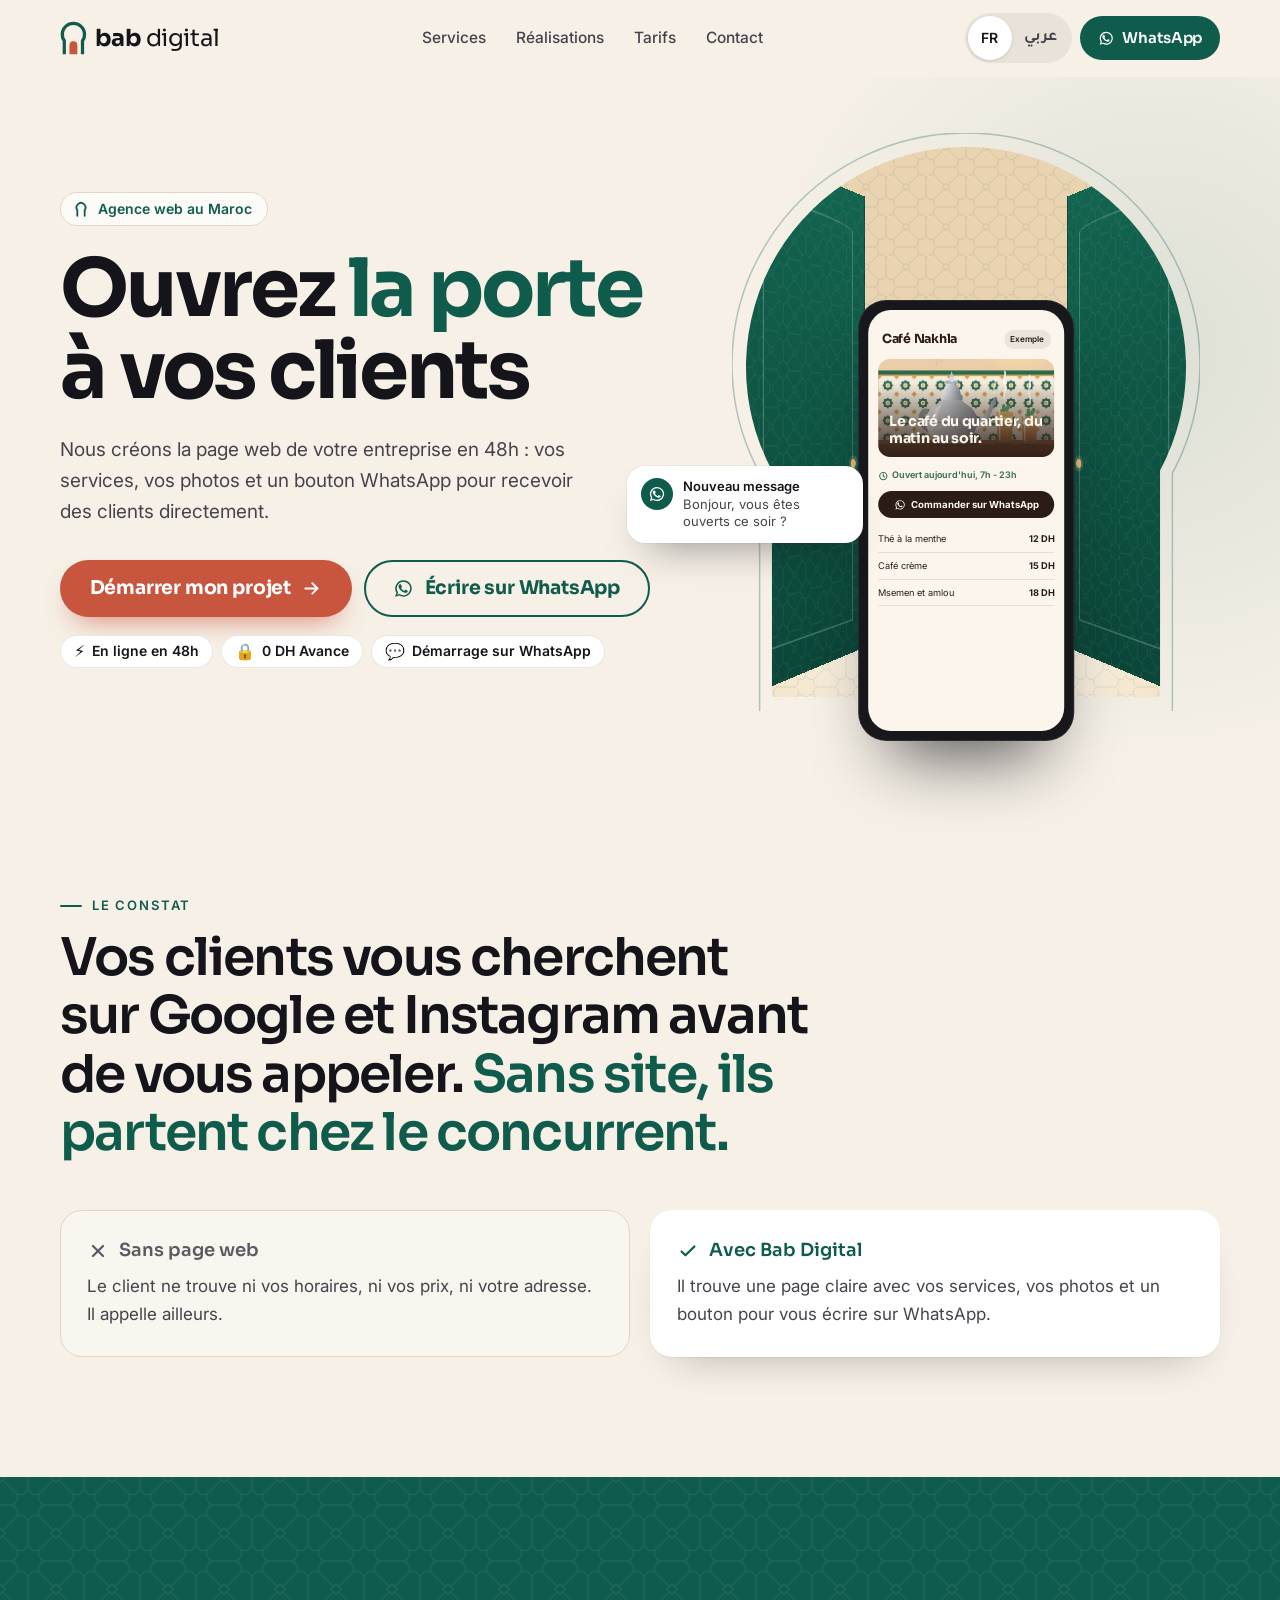
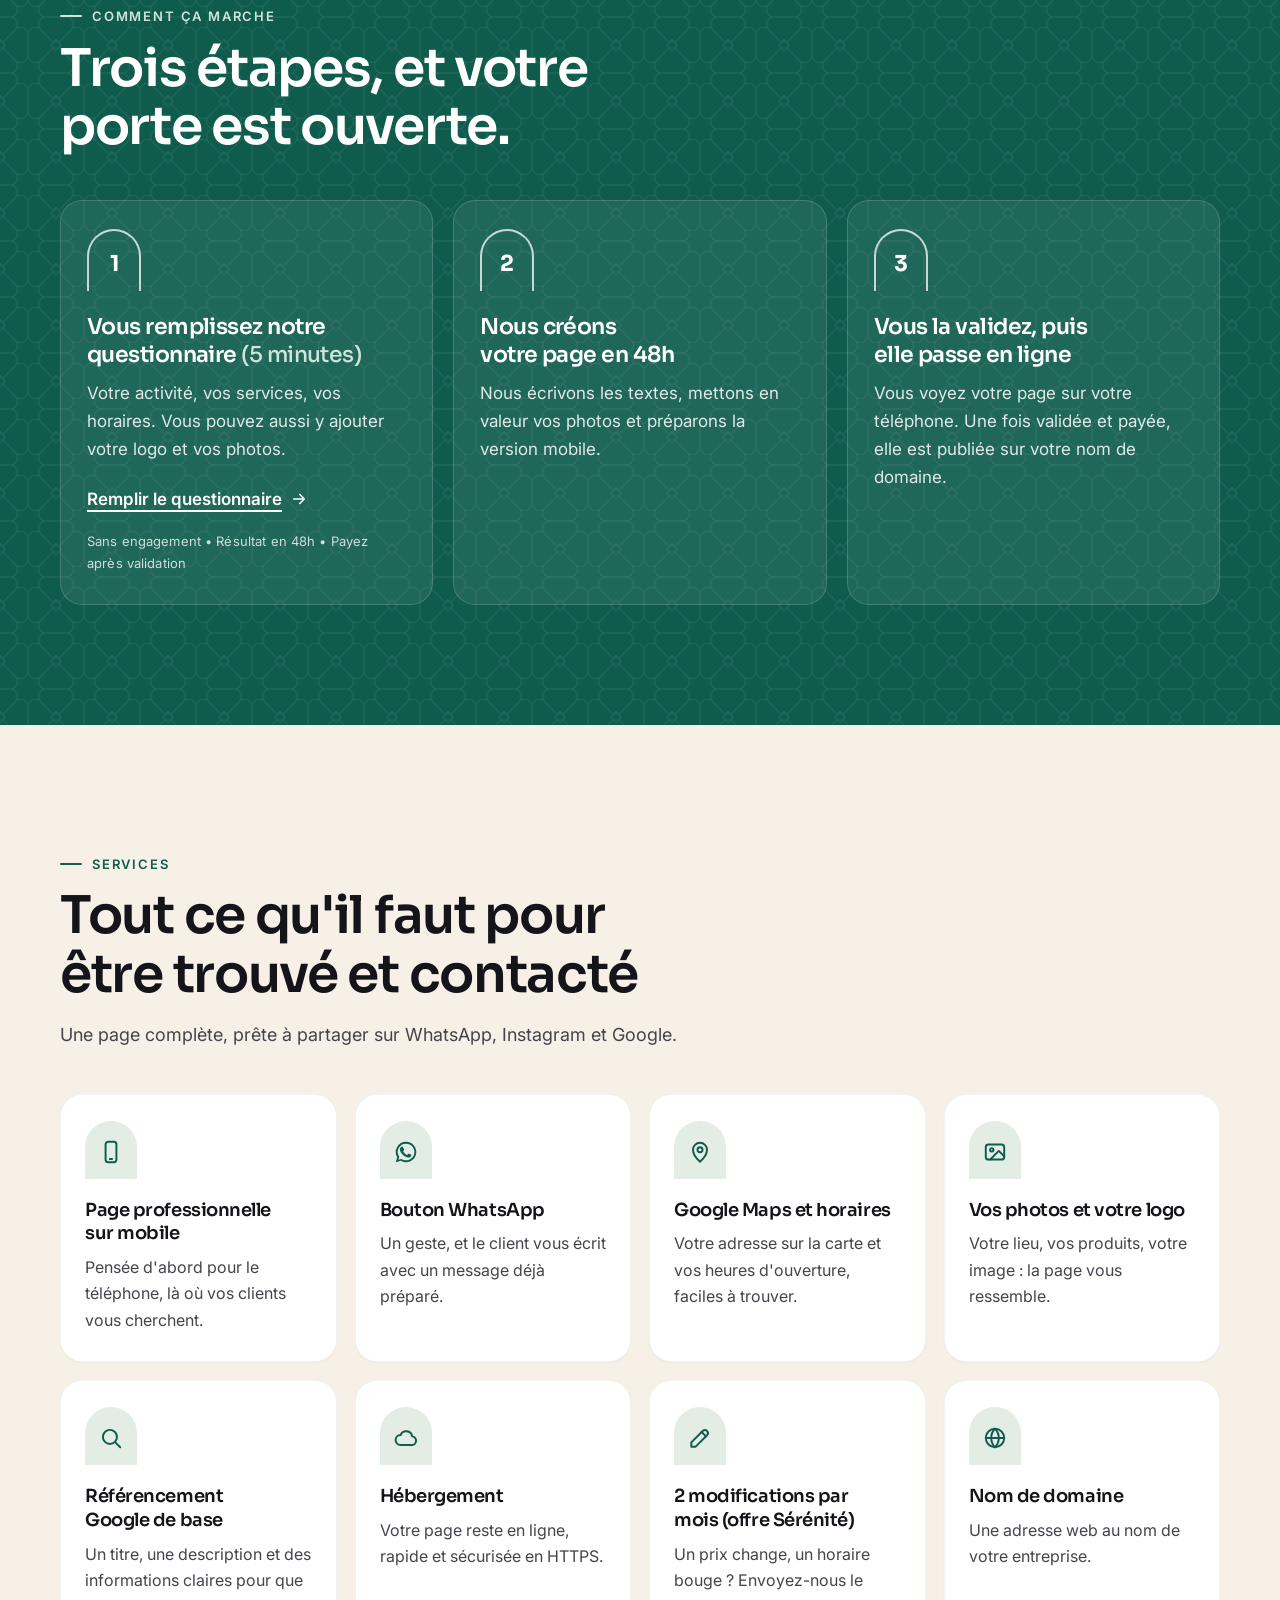
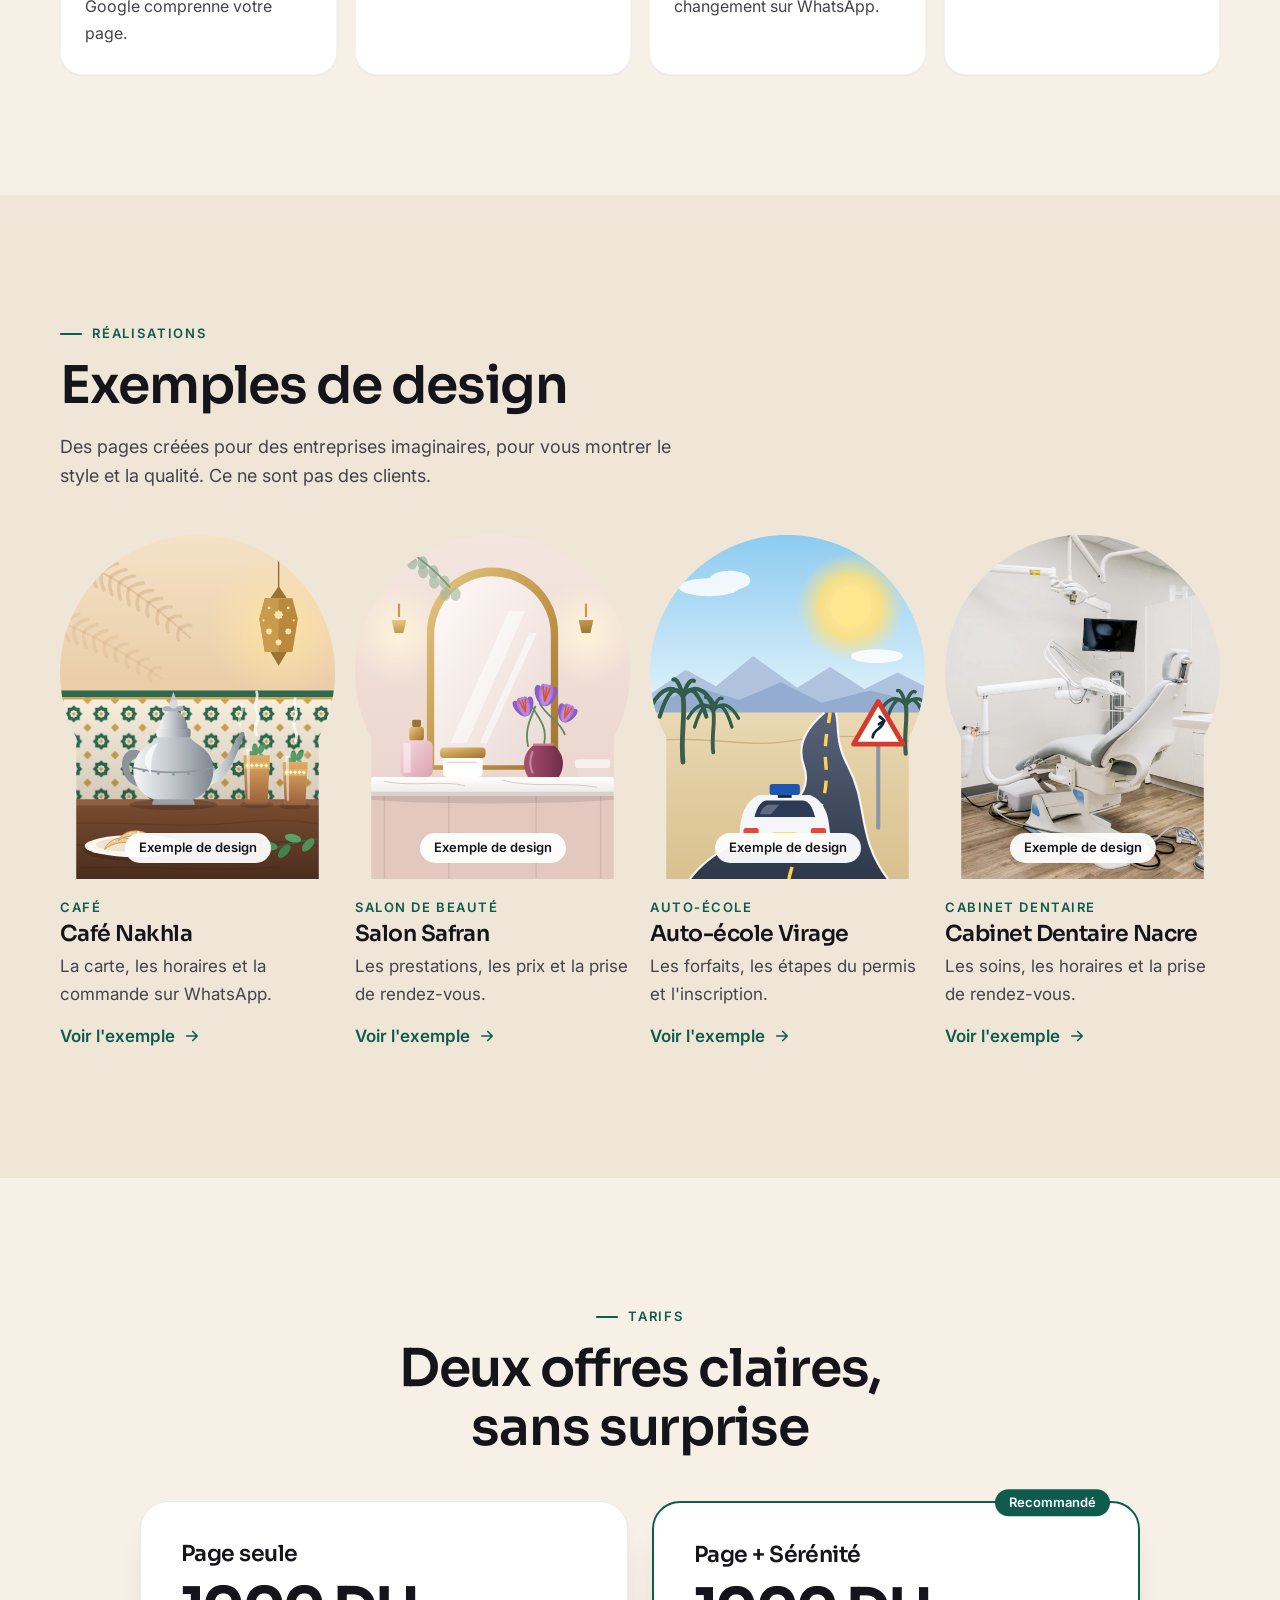
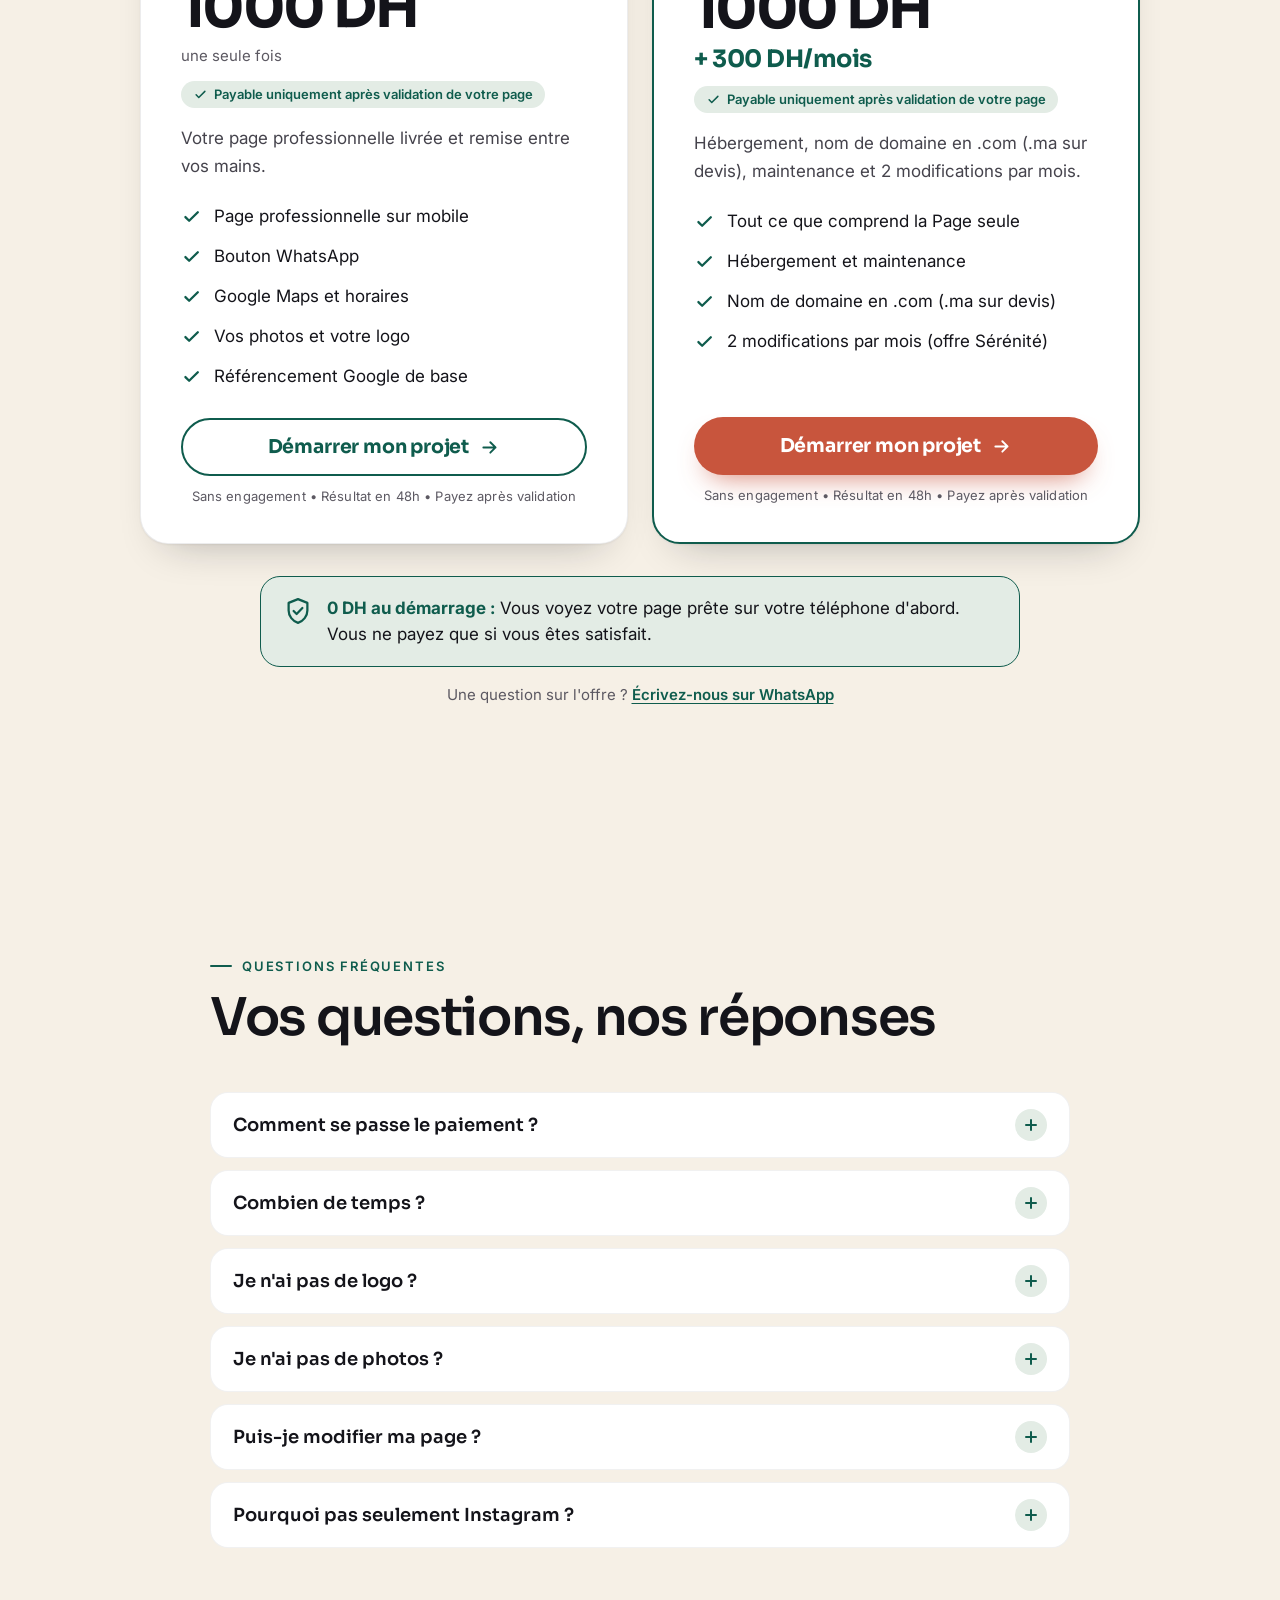
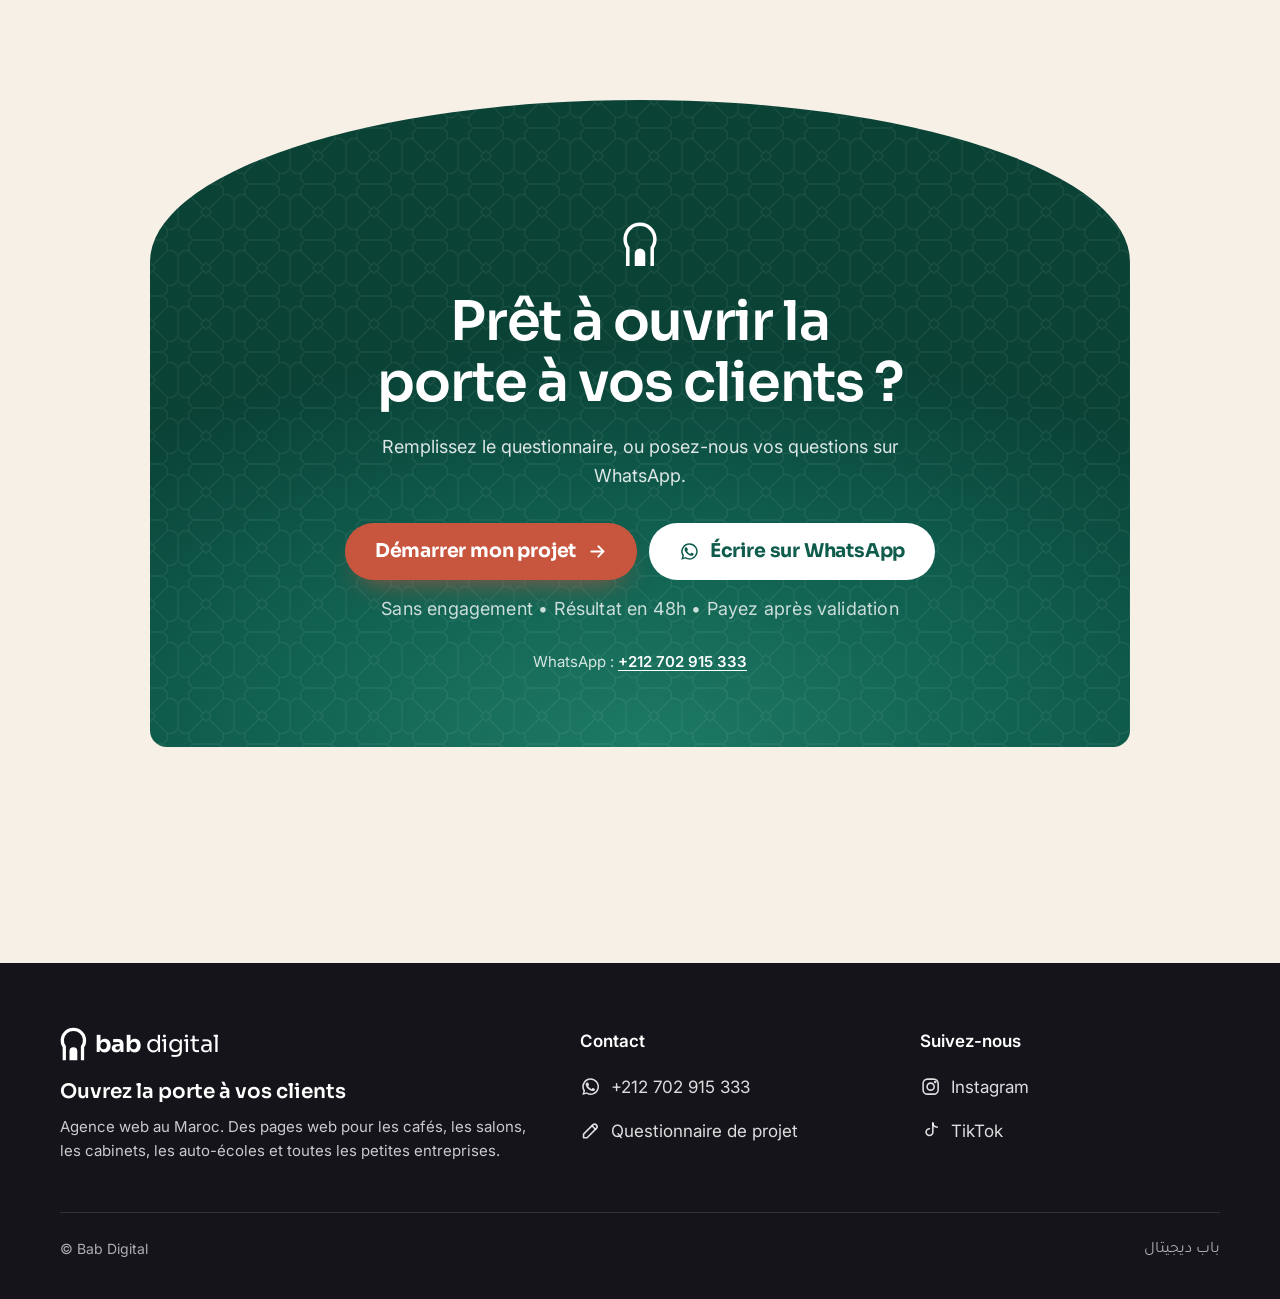
==== commit c86e05ca: "Tarifs : retour au nom de domaine .com inclus dans Sérénité (Mohcin achète le domaine) Co-Authored-B" ====
--- a/index.html
+++ b/index.html
@@ -372,11 +372,11 @@
             <p class="price" data-i18n="pricing.p2.price">1000 DH</p>
             <p class="price-add" data-i18n="pricing.p2.monthly">+ 300 DH/mois</p>
             <p class="plan-after"><svg class="ic" aria-hidden="true"><use href="#i-check"/></svg><span data-i18n="pricing.after">Payable uniquement après validation de votre page</span></p>
-            <p class="plan-desc" data-i18n="pricing.p2.desc">Hébergement, maintenance, aide pour connecter votre nom de domaine et 2 modifications par mois.</p>
+            <p class="plan-desc" data-i18n="pricing.p2.desc">Hébergement, nom de domaine en .com (.ma sur devis), maintenance et 2 modifications par mois.</p>
             <ul class="checks">
               <li><svg class="ic" aria-hidden="true"><use href="#i-check"/></svg><span data-i18n="pricing.p2.inc1">Tout ce que comprend la Page seule</span></li>
               <li><svg class="ic" aria-hidden="true"><use href="#i-check"/></svg><span data-i18n="pricing.p2.inc2">Hébergement et maintenance</span></li>
-              <li><svg class="ic" aria-hidden="true"><use href="#i-check"/></svg><span data-i18n="pricing.p2.inc3">Aide pour connecter votre nom de domaine</span></li>
+              <li><svg class="ic" aria-hidden="true"><use href="#i-check"/></svg><span data-i18n="pricing.p2.inc3">Nom de domaine en .com (.ma sur devis)</span></li>
               <li><svg class="ic" aria-hidden="true"><use href="#i-check"/></svg><span data-i18n="pricing.p2.inc4">2 modifications par mois (offre Sérénité)</span></li>
             </ul>
             <a class="btn btn-primary btn-block" href="https://babdigital-questionnaire.vercel.app"><span data-i18n="cta.start">Démarrer mon projet</span><svg class="ic ic-dir" aria-hidden="true"><use href="#i-arrow"/></svg></a>
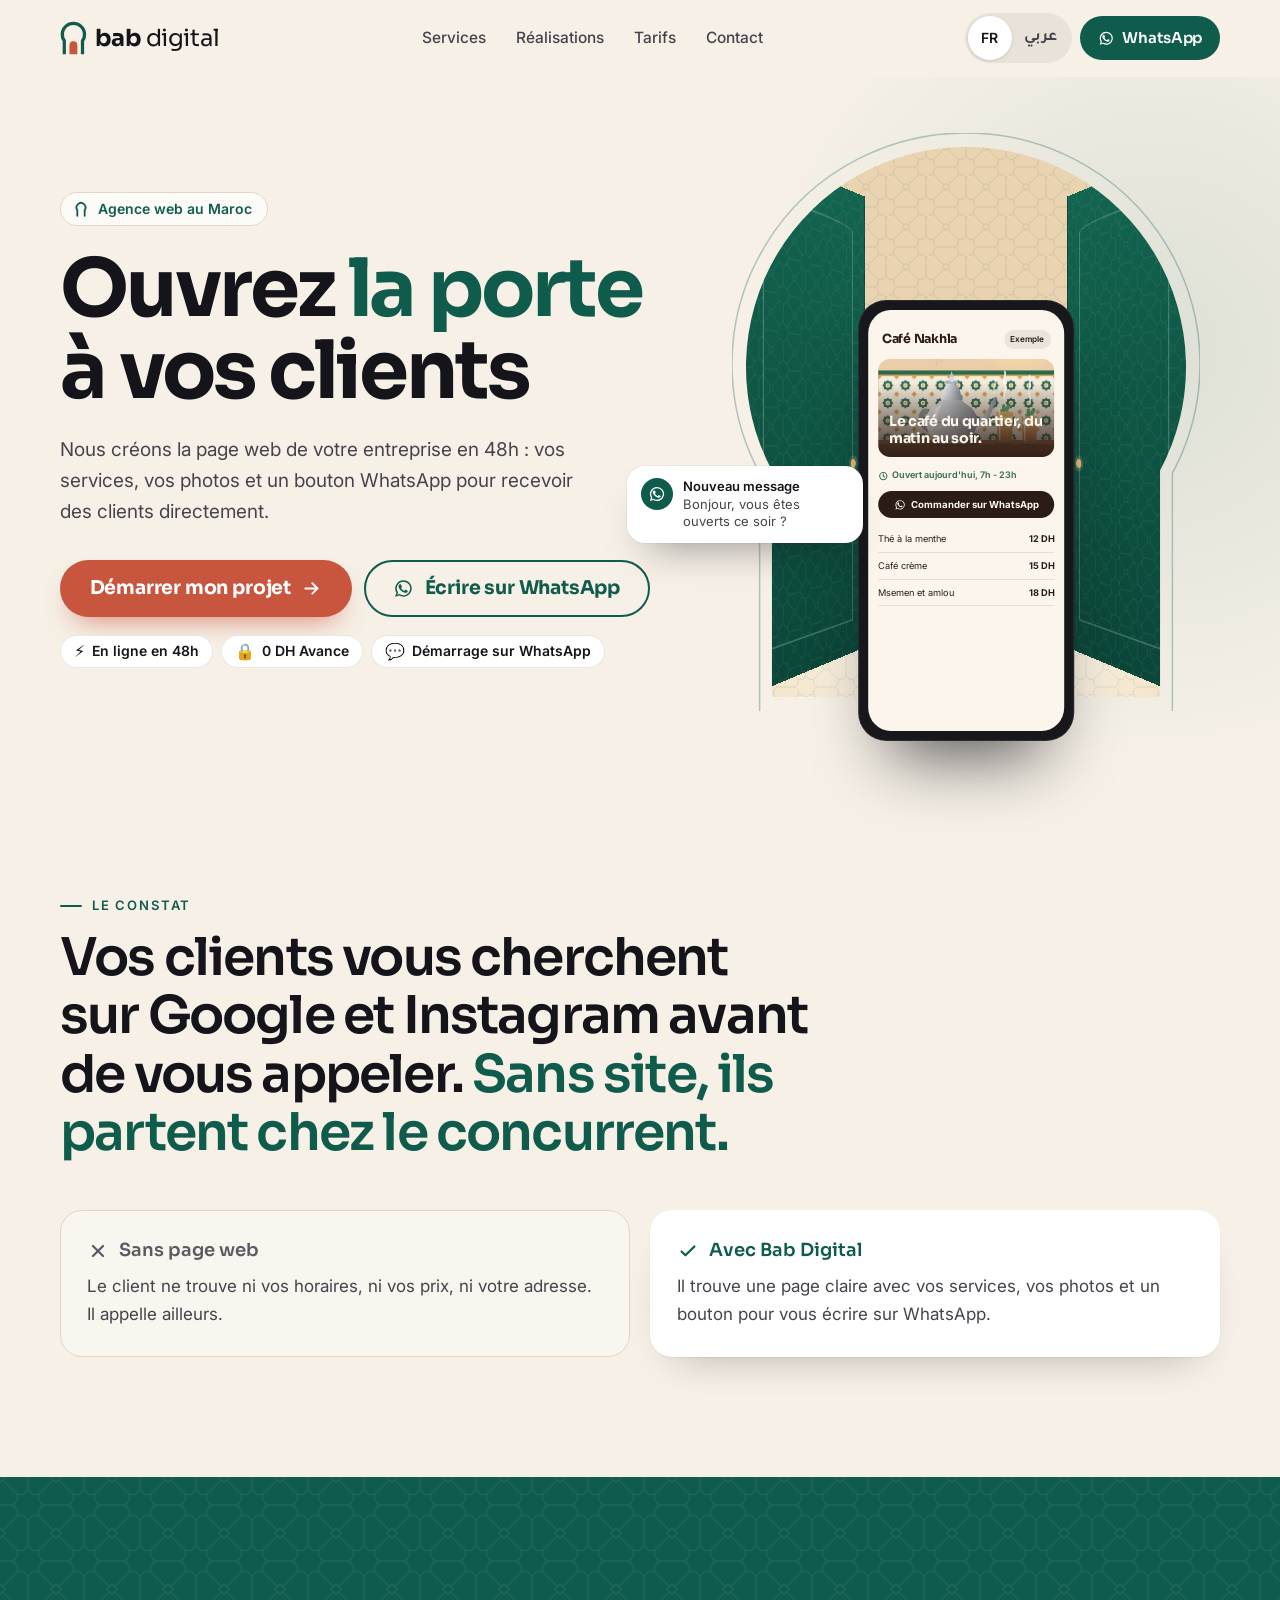
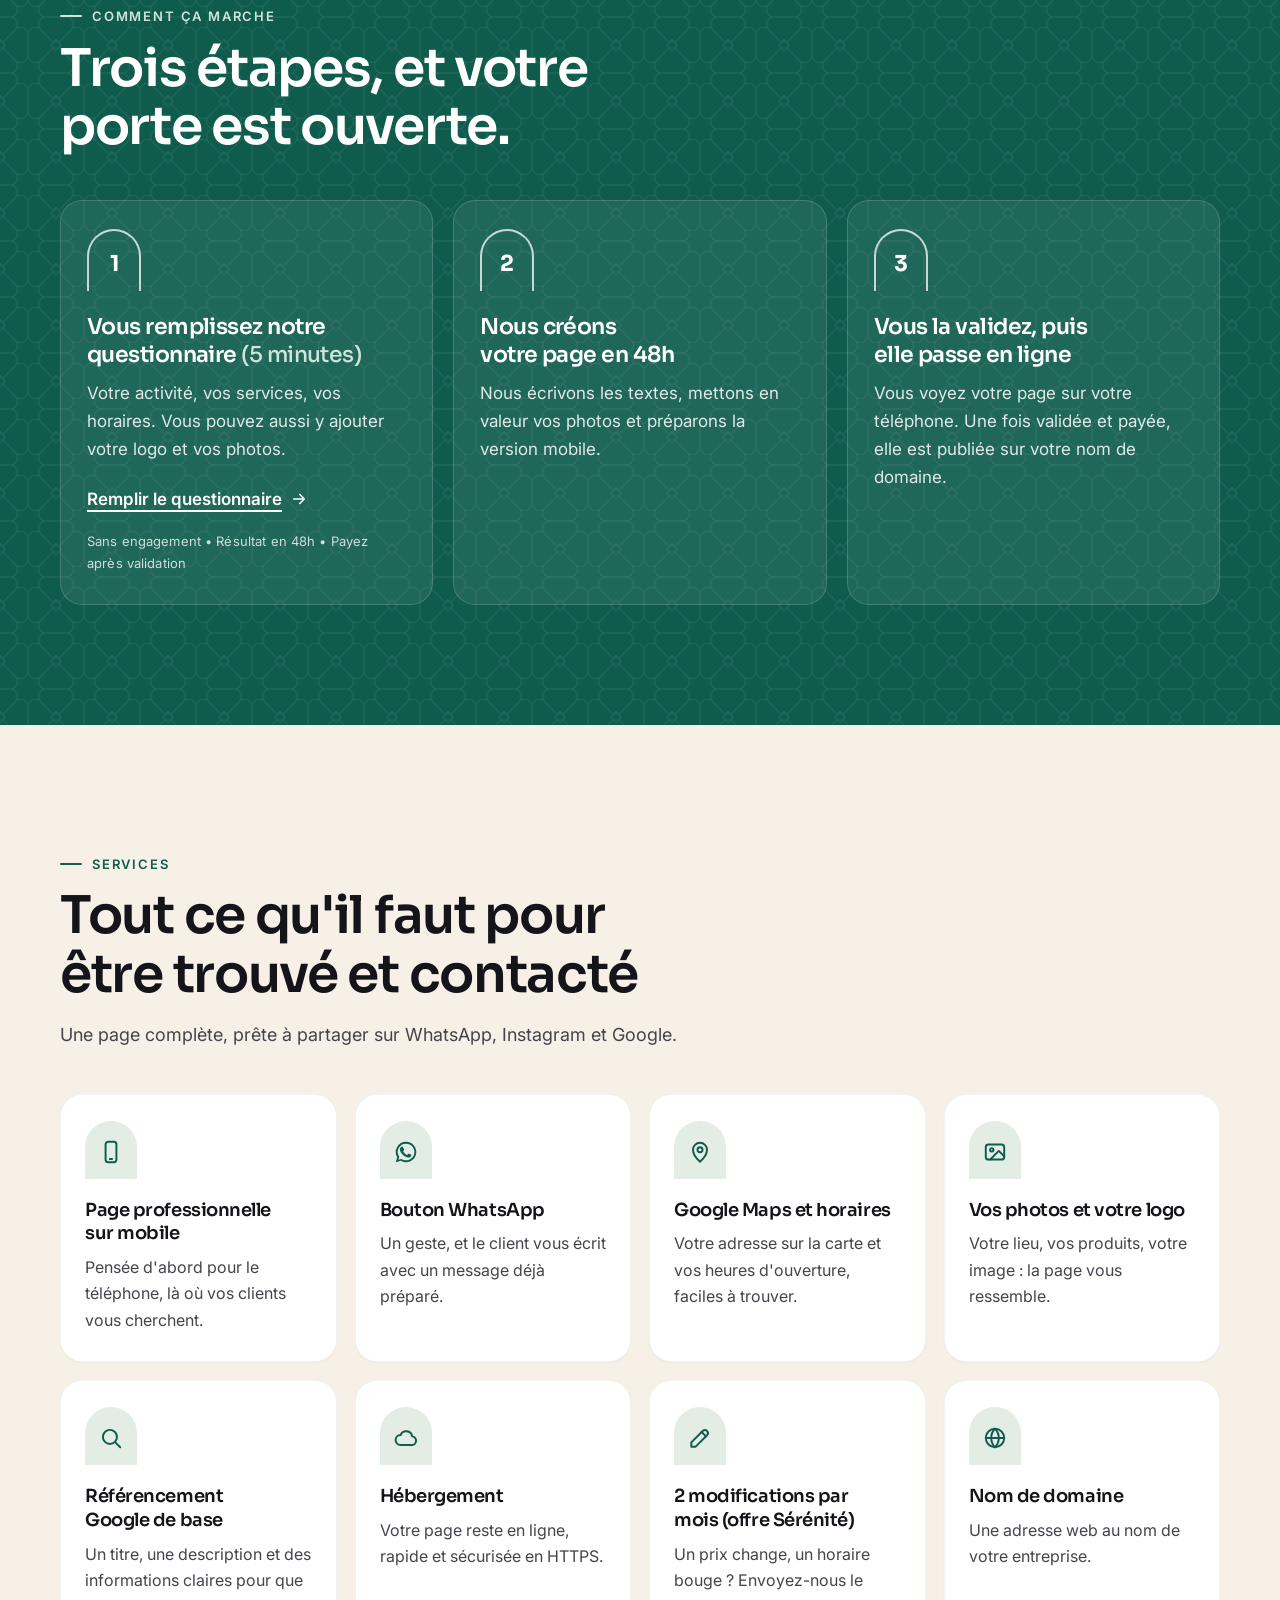
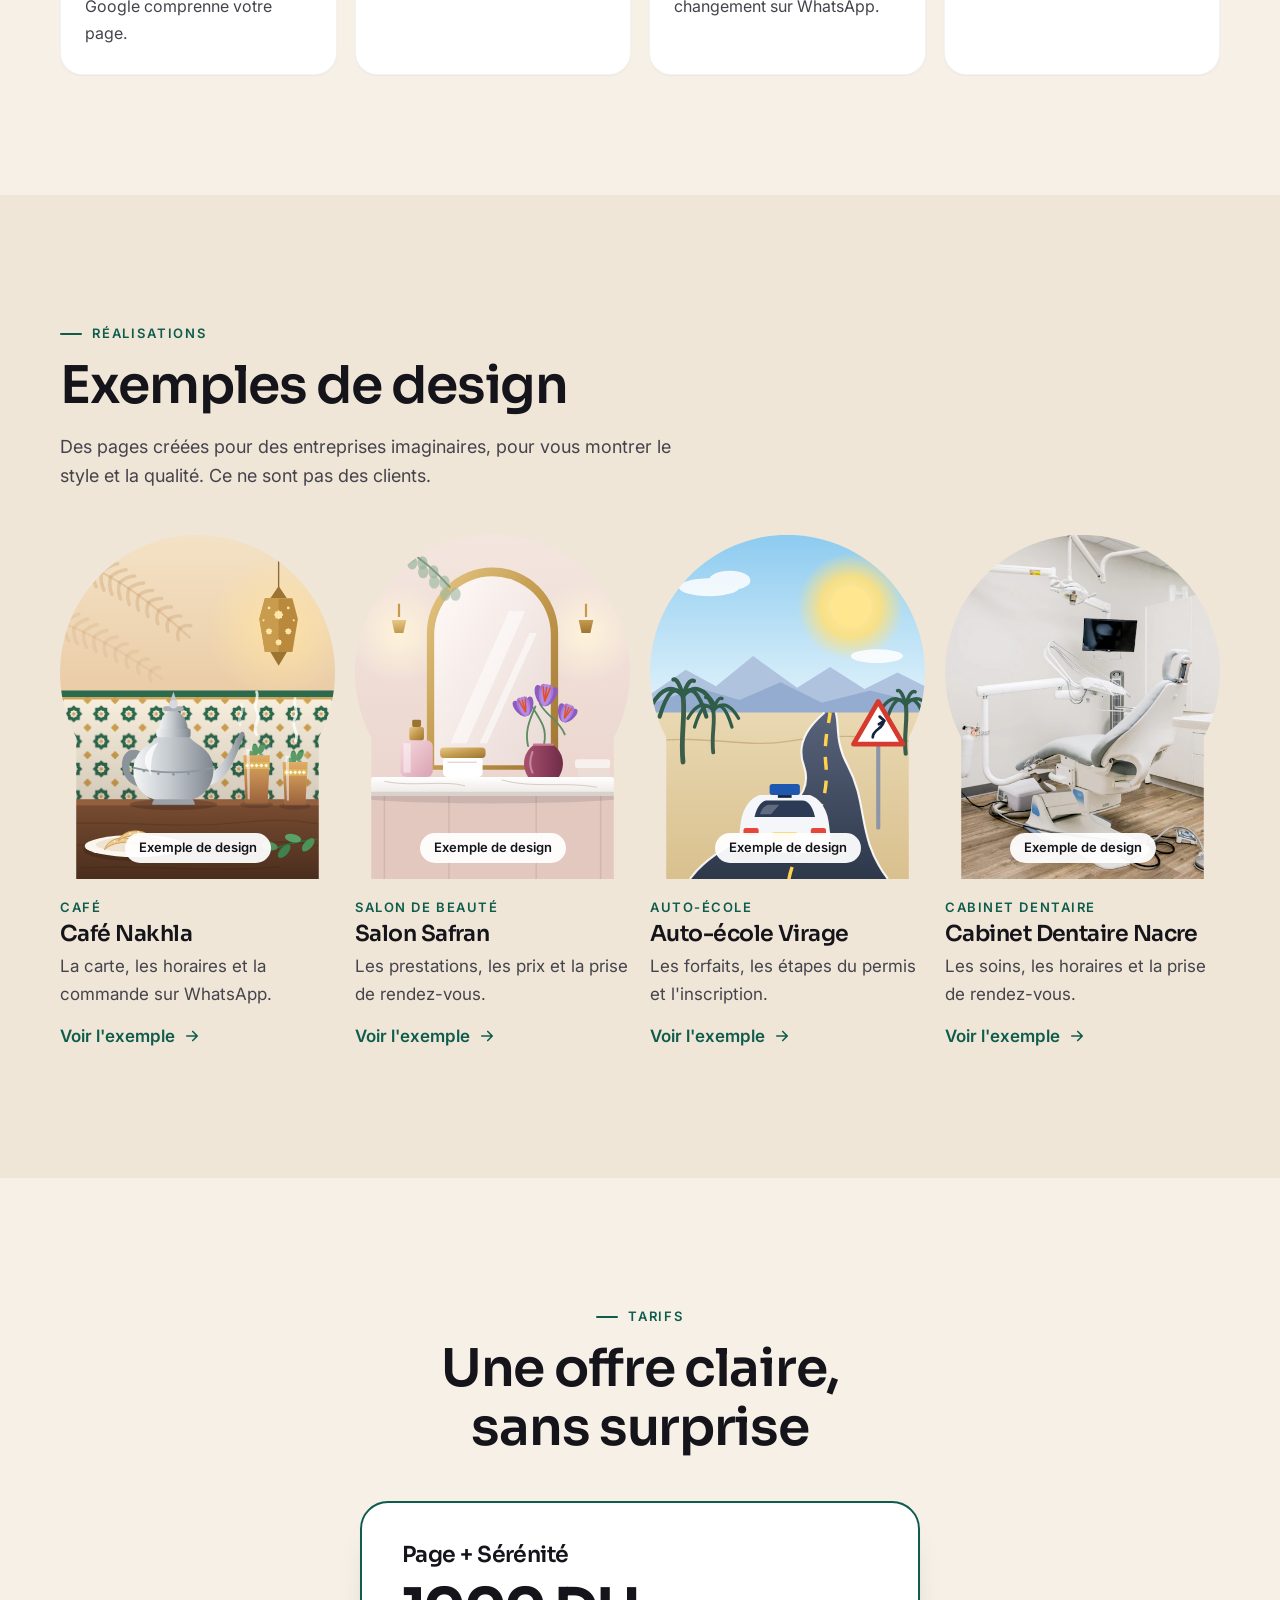
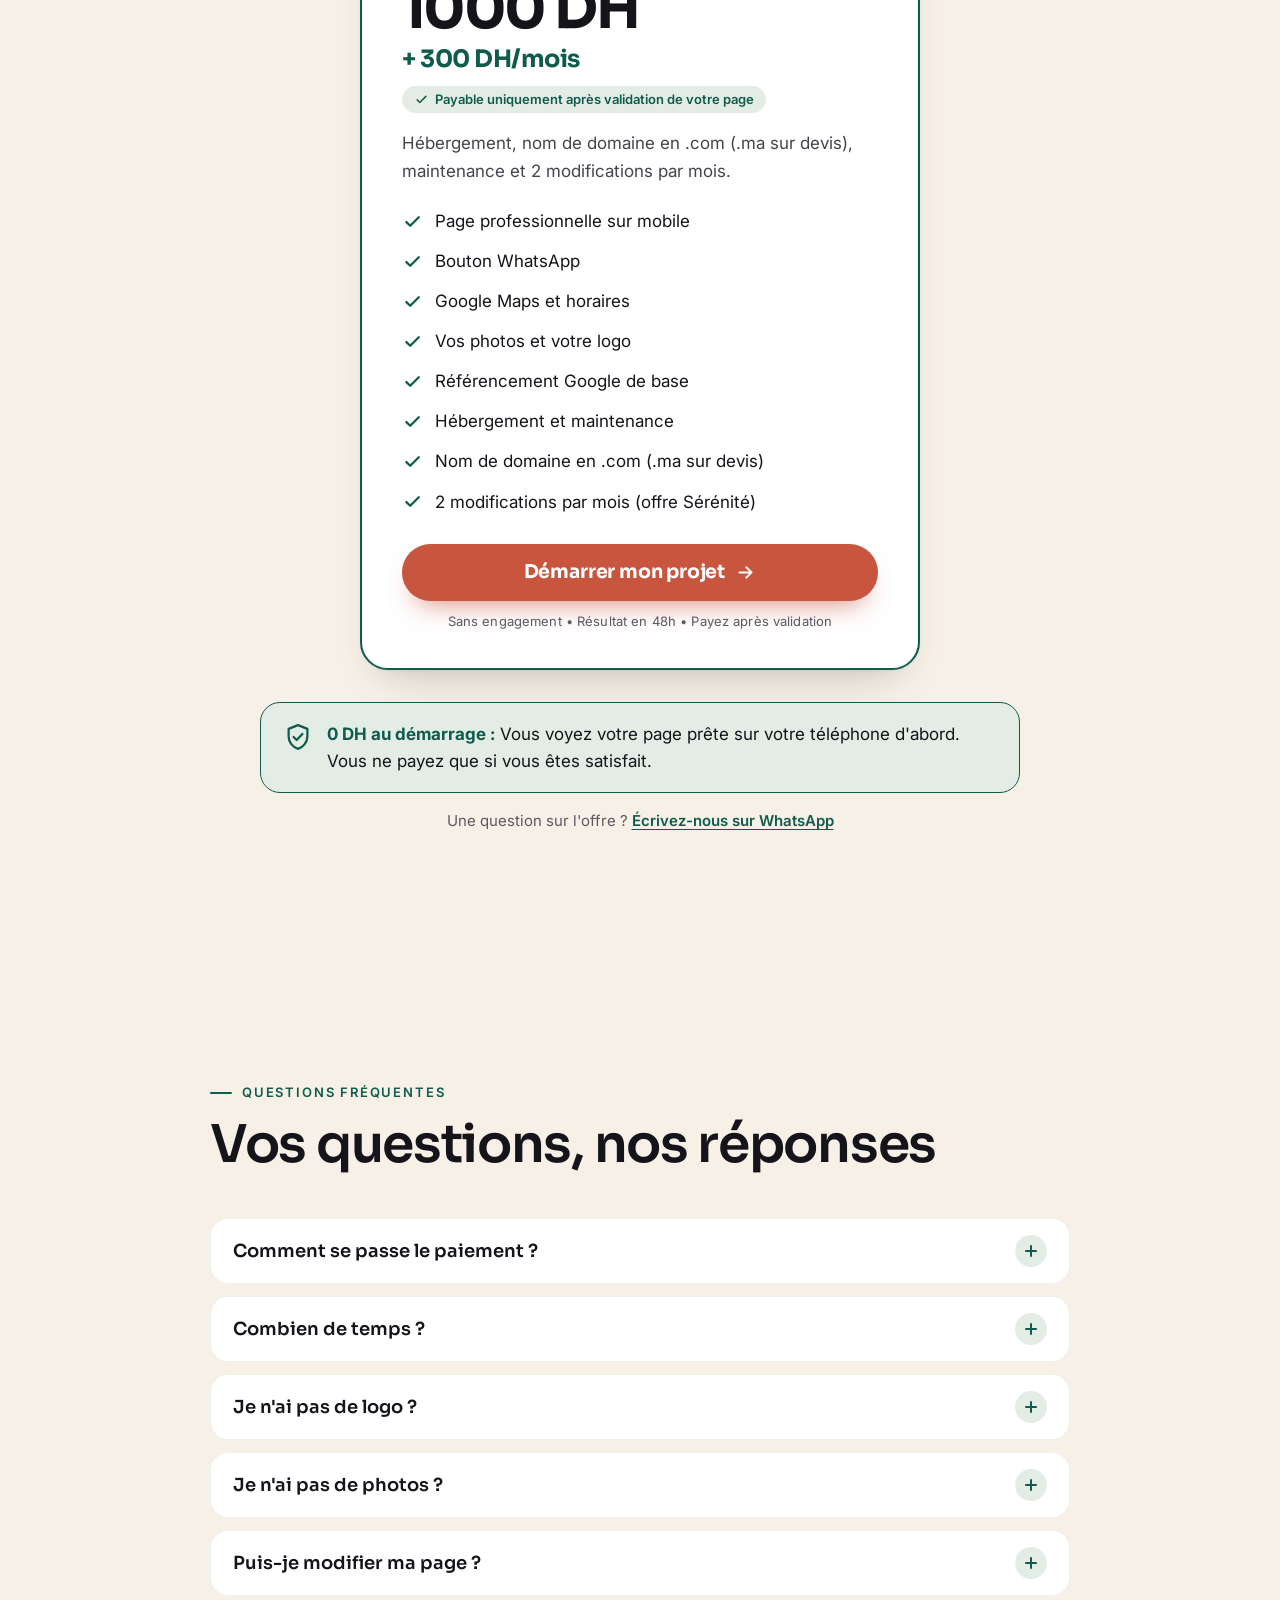
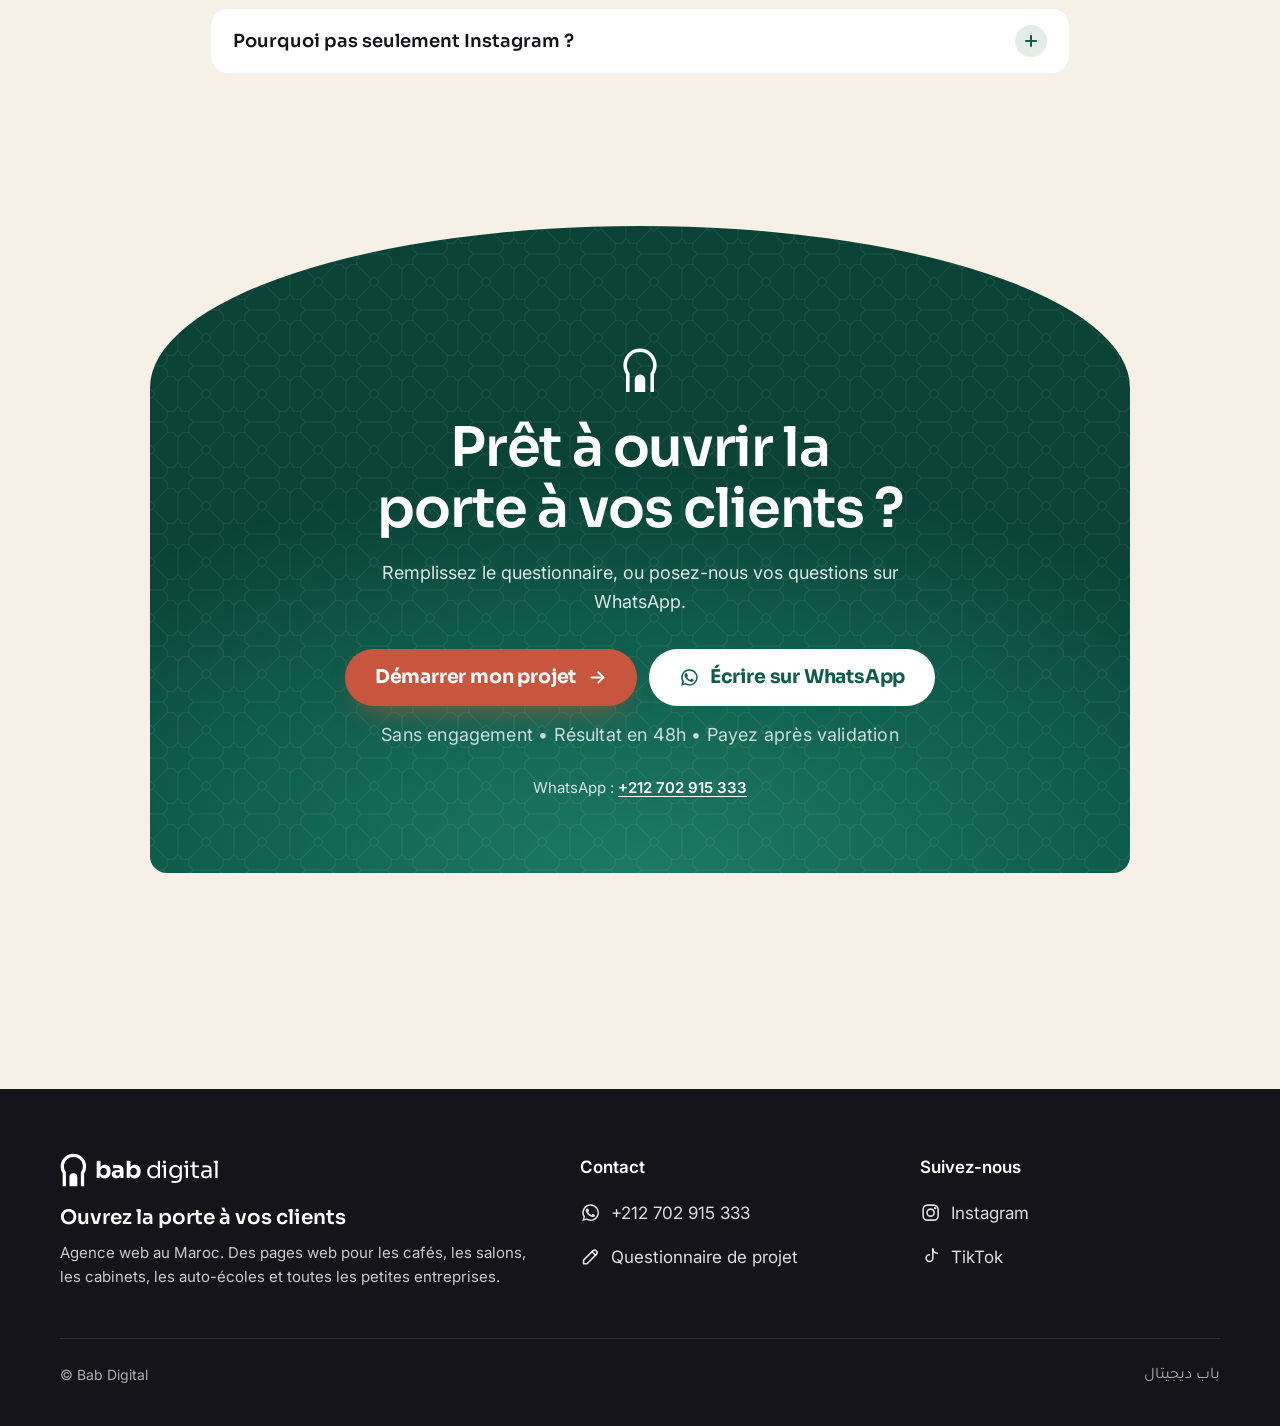
==== commit 5423f123: "Tarifs : une seule offre (Page + Sérénité), suppression de « Page seule » Co-Authored-By: Claude Opu" ====
--- a/index.html
+++ b/index.html
@@ -7,7 +7,7 @@
   <!-- Tous les textes de la page (français et arabe) se modifient dans js/main.js.
        Le français écrit ici s'affiche quand JavaScript est désactivé : gardez-le identique. -->
   <title data-i18n="meta.title">Bab Digital, création de sites web pour entreprises au Maroc</title>
-  <meta name="description" data-i18n-attr="content:meta.description" content="Bab Digital crée la page web de votre entreprise en 48h : services, photos, horaires, Google Maps et bouton WhatsApp. Dès 1000 DH.">
+  <meta name="description" data-i18n-attr="content:meta.description" content="Bab Digital crée la page web de votre entreprise en 48h : services, photos, horaires, Google Maps et bouton WhatsApp. 0 DH au démarrage, vous payez après validation.">
   <meta name="theme-color" content="#F6F0E6">
 
   <!-- Adresse du site : si elle change (par exemple babdigital.ma), modifiez les lignes marquées ADRESSE. -->
@@ -347,34 +347,21 @@
       <div class="wrap">
         <div class="section-head center reveal">
           <p class="kicker" data-i18n="pricing.kicker">Tarifs</p>
-          <h2 id="pricing-title" data-i18n="pricing.title">Deux offres claires, sans surprise</h2>
-        </div>
-        <div class="plans">
-          <article class="plan reveal">
-            <h3 class="plan-name" data-i18n="pricing.p1.name">Page seule</h3>
-            <p class="price" data-i18n="pricing.p1.price">1000 DH</p>
-            <p class="plan-when" data-i18n="pricing.p1.when">une seule fois</p>
+          <h2 id="pricing-title" data-i18n="pricing.title">Une offre claire, sans surprise</h2>
+        </div>
+        <div class="plans plans-single">
+          <article class="plan is-featured reveal">
+            <h3 class="plan-name" data-i18n="pricing.p2.name">Page + Sérénité</h3>
+            <p class="price" data-i18n="pricing.p2.price">1000 DH</p>
+            <p class="price-add" data-i18n="pricing.p2.monthly">+ 300 DH/mois</p>
             <p class="plan-after"><svg class="ic" aria-hidden="true"><use href="#i-check"/></svg><span data-i18n="pricing.after">Payable uniquement après validation de votre page</span></p>
-            <p class="plan-desc" data-i18n="pricing.p1.desc">Votre page professionnelle livrée et remise entre vos mains.</p>
+            <p class="plan-desc" data-i18n="pricing.p2.desc">Hébergement, nom de domaine en .com (.ma sur devis), maintenance et 2 modifications par mois.</p>
             <ul class="checks">
               <li><svg class="ic" aria-hidden="true"><use href="#i-check"/></svg><span data-i18n="pricing.inc1">Page professionnelle sur mobile</span></li>
               <li><svg class="ic" aria-hidden="true"><use href="#i-check"/></svg><span data-i18n="pricing.inc2">Bouton WhatsApp</span></li>
               <li><svg class="ic" aria-hidden="true"><use href="#i-check"/></svg><span data-i18n="pricing.inc3">Google Maps et horaires</span></li>
               <li><svg class="ic" aria-hidden="true"><use href="#i-check"/></svg><span data-i18n="pricing.inc4">Vos photos et votre logo</span></li>
               <li><svg class="ic" aria-hidden="true"><use href="#i-check"/></svg><span data-i18n="pricing.inc5">Référencement Google de base</span></li>
-            </ul>
-            <a class="btn btn-ghost btn-block" href="https://babdigital-questionnaire.vercel.app"><span data-i18n="cta.start">Démarrer mon projet</span><svg class="ic ic-dir" aria-hidden="true"><use href="#i-arrow"/></svg></a>
-            <p class="cta-trust" data-i18n="cta.trust">Sans engagement • Résultat en 48h • Payez après validation</p>
-          </article>
-          <article class="plan is-featured reveal" style="--d:1">
-            <p class="plan-badge" data-i18n="pricing.badge">Recommandé</p>
-            <h3 class="plan-name" data-i18n="pricing.p2.name">Page + Sérénité</h3>
-            <p class="price" data-i18n="pricing.p2.price">1000 DH</p>
-            <p class="price-add" data-i18n="pricing.p2.monthly">+ 300 DH/mois</p>
-            <p class="plan-after"><svg class="ic" aria-hidden="true"><use href="#i-check"/></svg><span data-i18n="pricing.after">Payable uniquement après validation de votre page</span></p>
-            <p class="plan-desc" data-i18n="pricing.p2.desc">Hébergement, nom de domaine en .com (.ma sur devis), maintenance et 2 modifications par mois.</p>
-            <ul class="checks">
-              <li><svg class="ic" aria-hidden="true"><use href="#i-check"/></svg><span data-i18n="pricing.p2.inc1">Tout ce que comprend la Page seule</span></li>
               <li><svg class="ic" aria-hidden="true"><use href="#i-check"/></svg><span data-i18n="pricing.p2.inc2">Hébergement et maintenance</span></li>
               <li><svg class="ic" aria-hidden="true"><use href="#i-check"/></svg><span data-i18n="pricing.p2.inc3">Nom de domaine en .com (.ma sur devis)</span></li>
               <li><svg class="ic" aria-hidden="true"><use href="#i-check"/></svg><span data-i18n="pricing.p2.inc4">2 modifications par mois (offre Sérénité)</span></li>
--- a/css/style.css
+++ b/css/style.css
@@ -390,7 +390,8 @@
 .checks li { display: flex; align-items: flex-start; gap: 12px; }
 .checks .ic { margin-top: .22em; color: #BFE1D4; stroke-width: 2.6; }
 .plans { display: grid; gap: 28px 24px; max-width: 1000px; margin-inline: auto; }
-@media (min-width: 820px) { .plans { grid-template-columns: 1fr 1fr; } }
+@media (min-width: 820px) { .plans { grid-template-columns: 1fr 1fr; } .plans.plans-single { grid-template-columns: 1fr; } }
+.plans.plans-single { max-width: 560px; }
 .plan { position: relative; display: flex; flex-direction: column; padding: 34px 24px 28px; border: 1px solid rgba(20, 20, 26, .08); border-radius: 28px; background: #fff; box-shadow: var(--shadow); }
 @media (max-width: 399px) { .plan { padding-inline: 18px; } .plan .btn { padding-inline: 1em; } }
 @media (min-width: 600px) { .plan { padding: 40px 40px 36px; } }
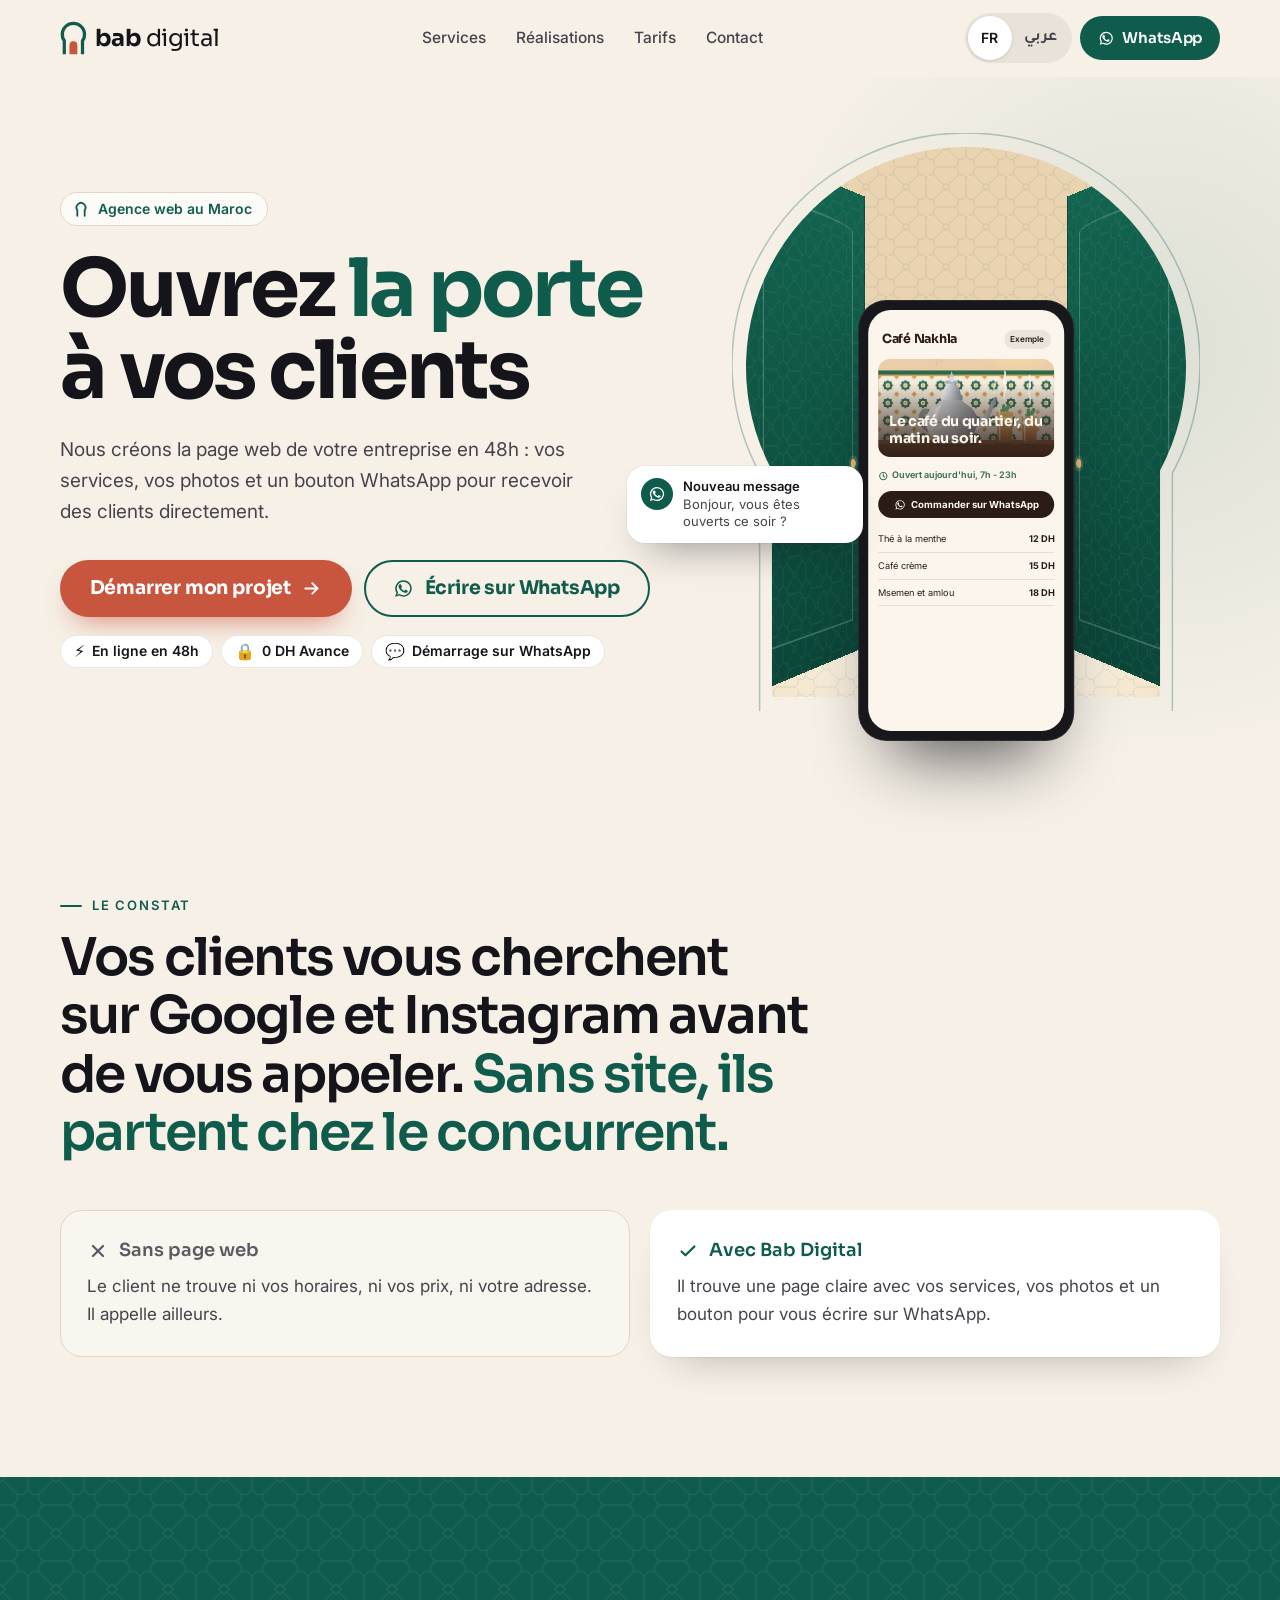
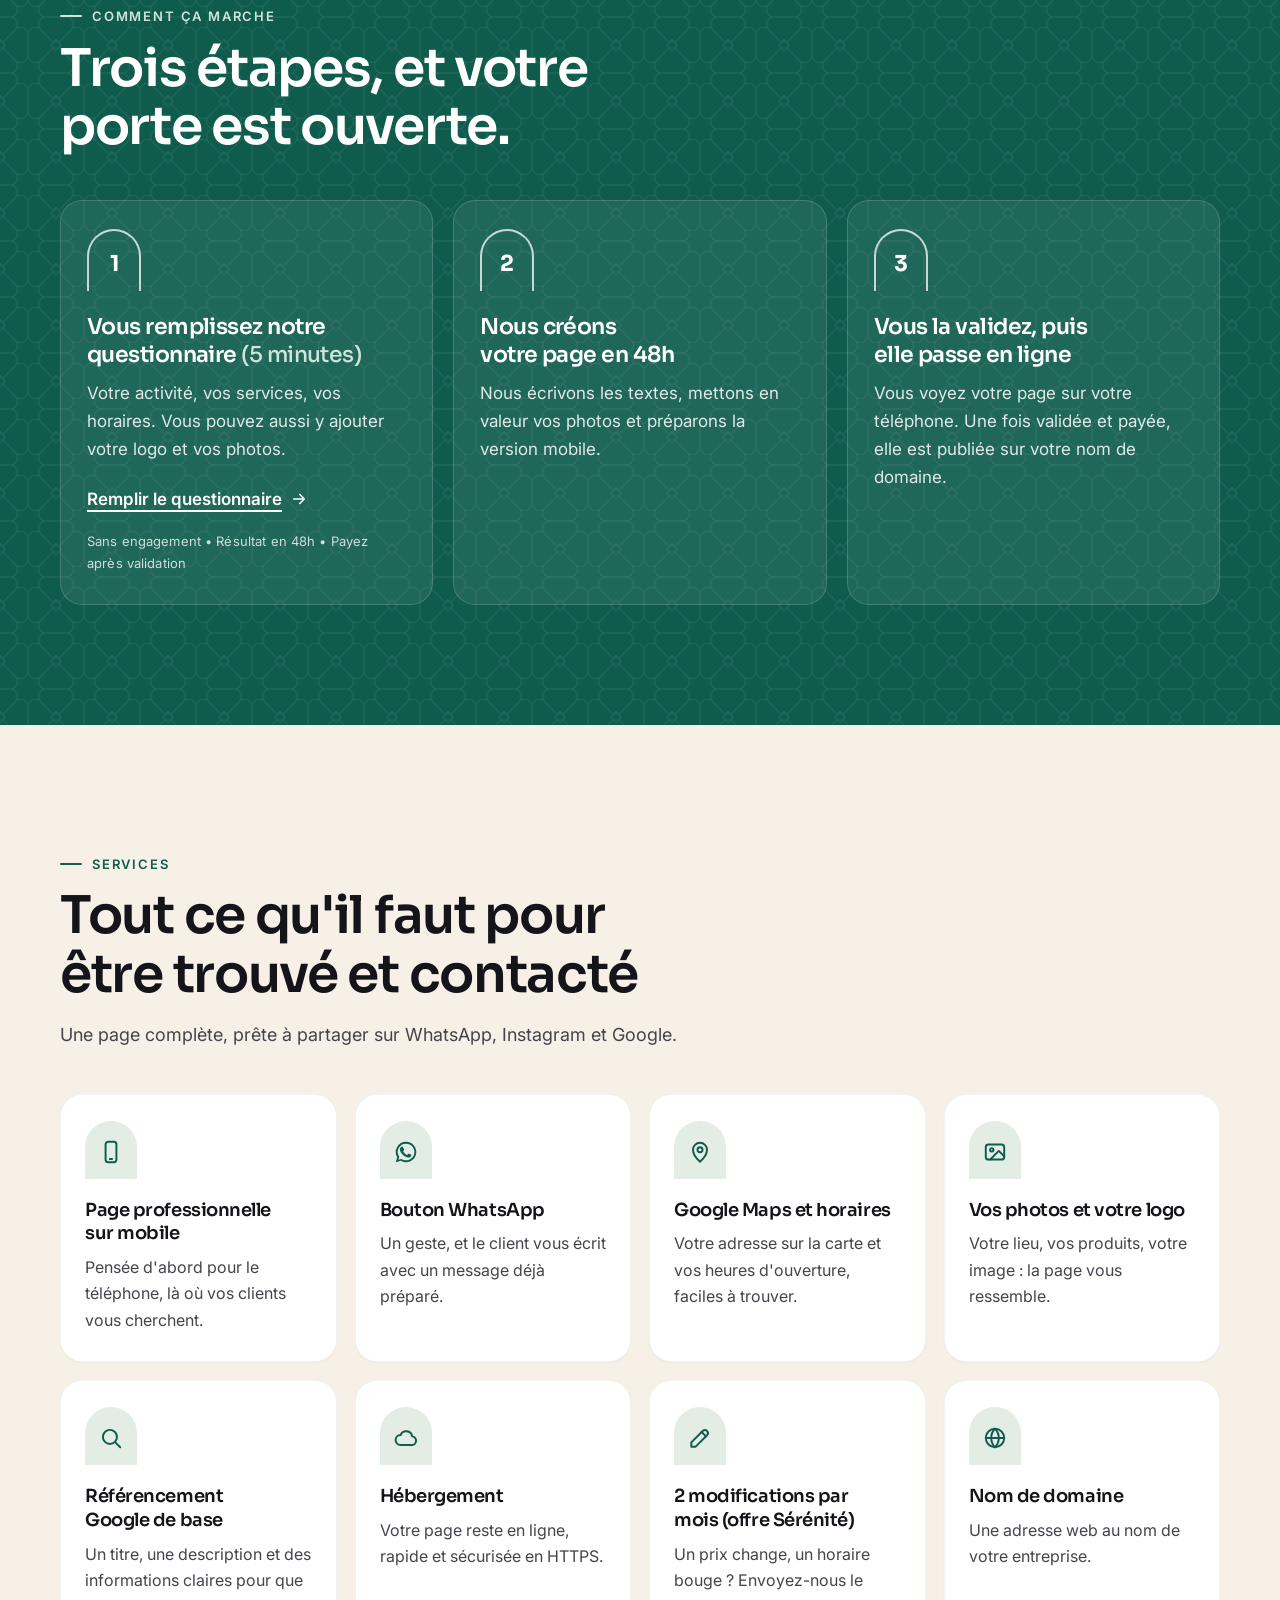
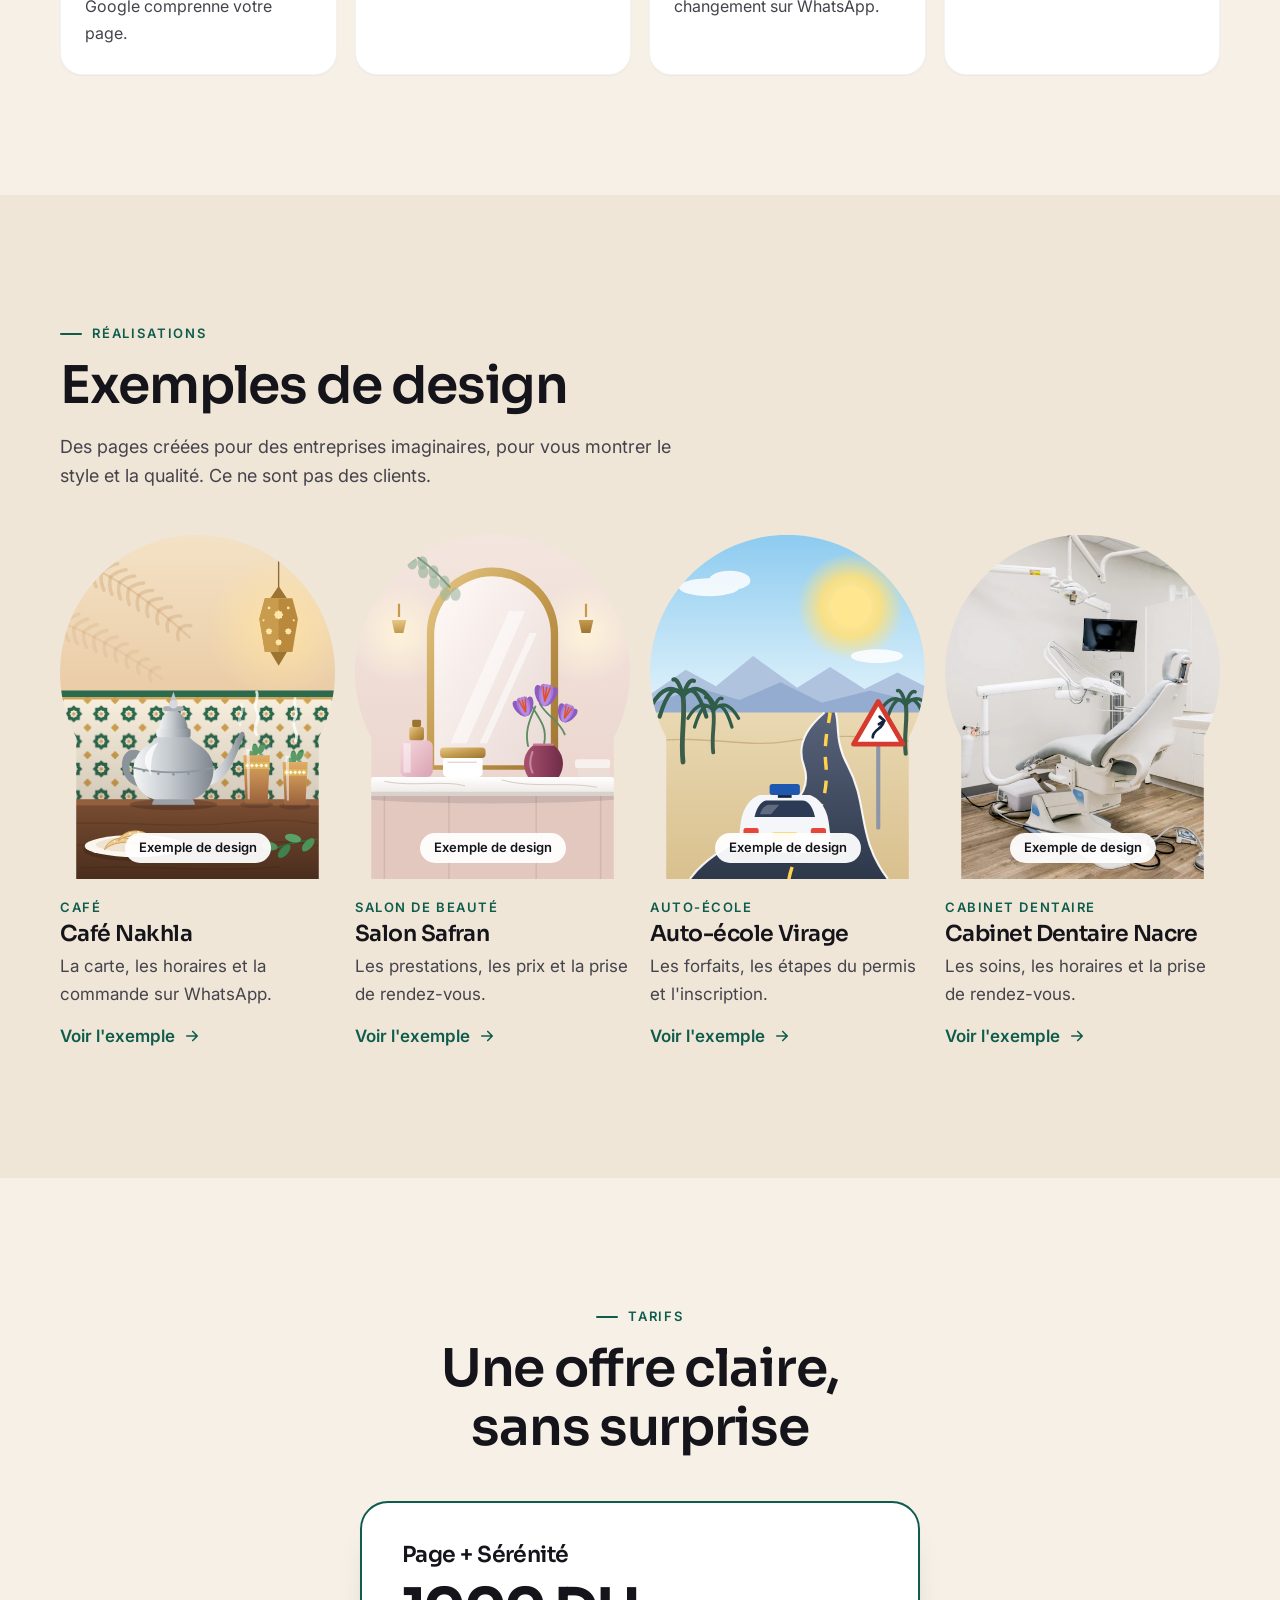
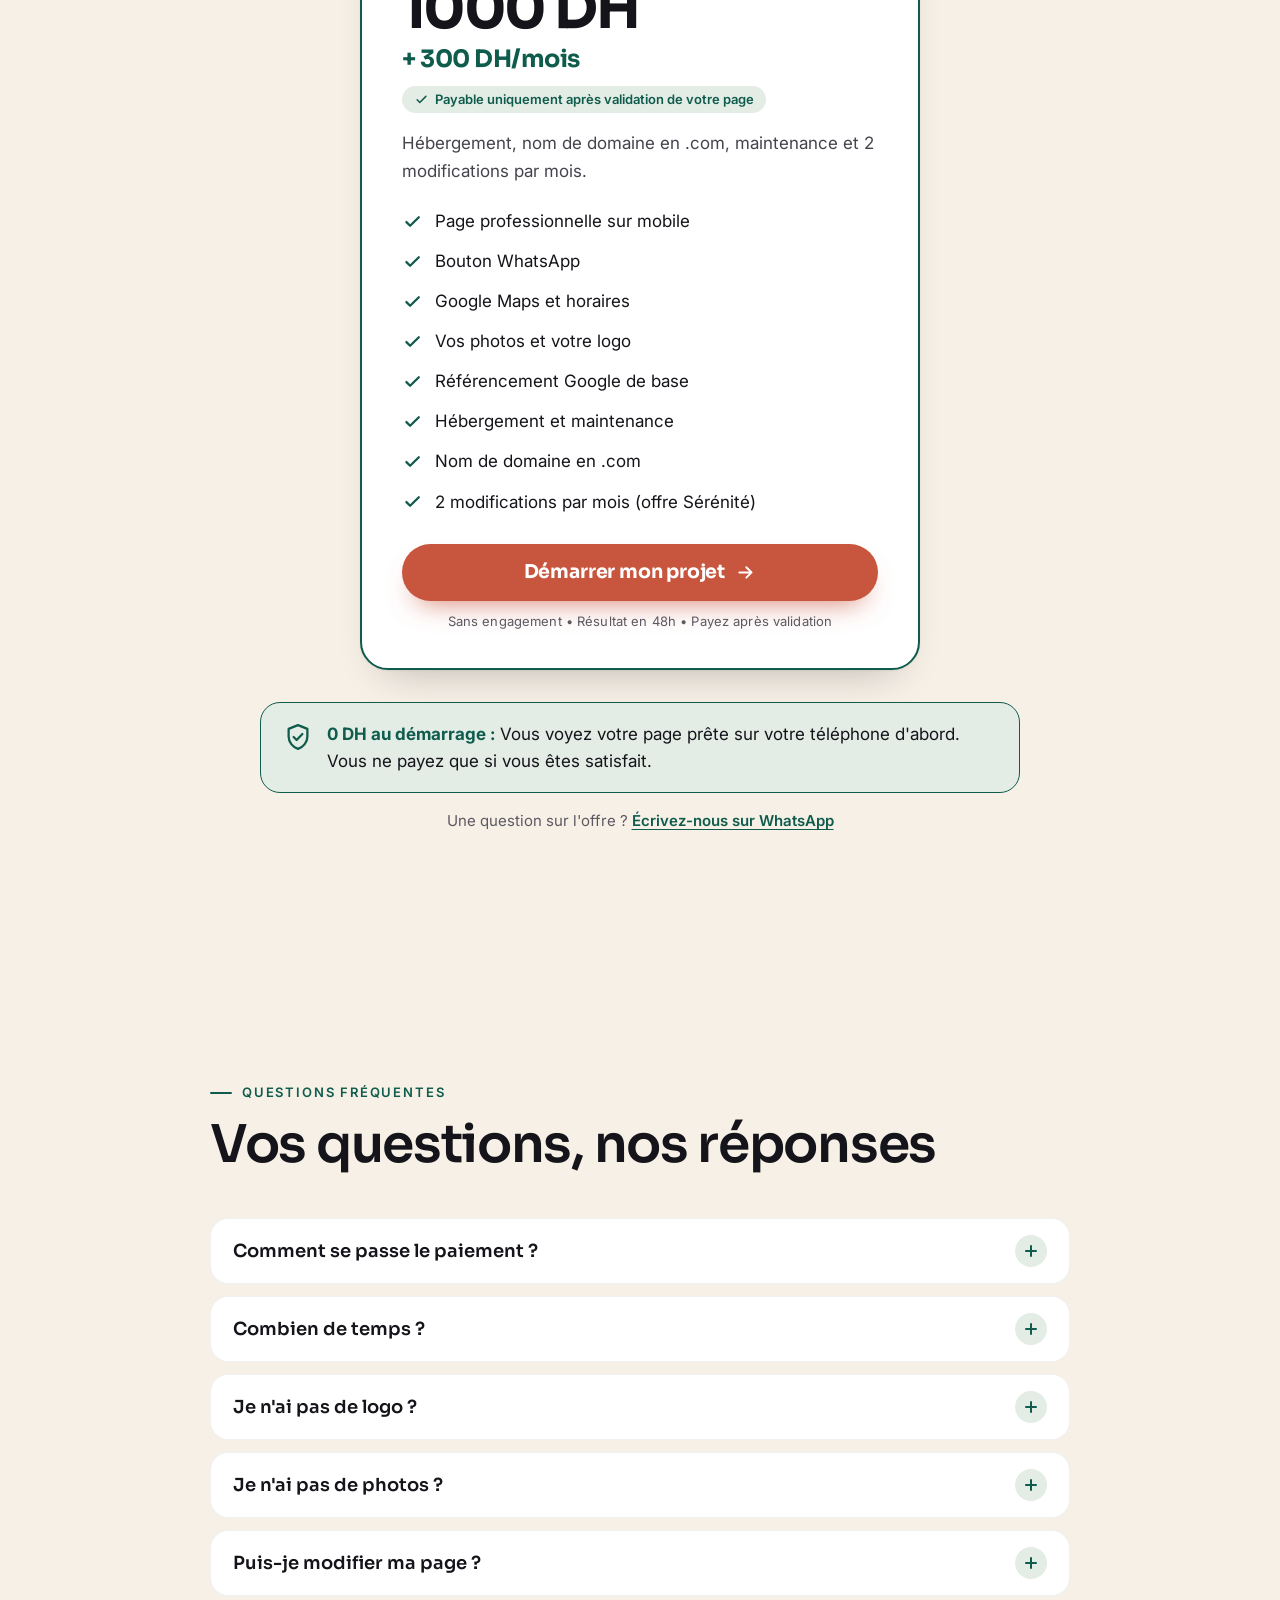
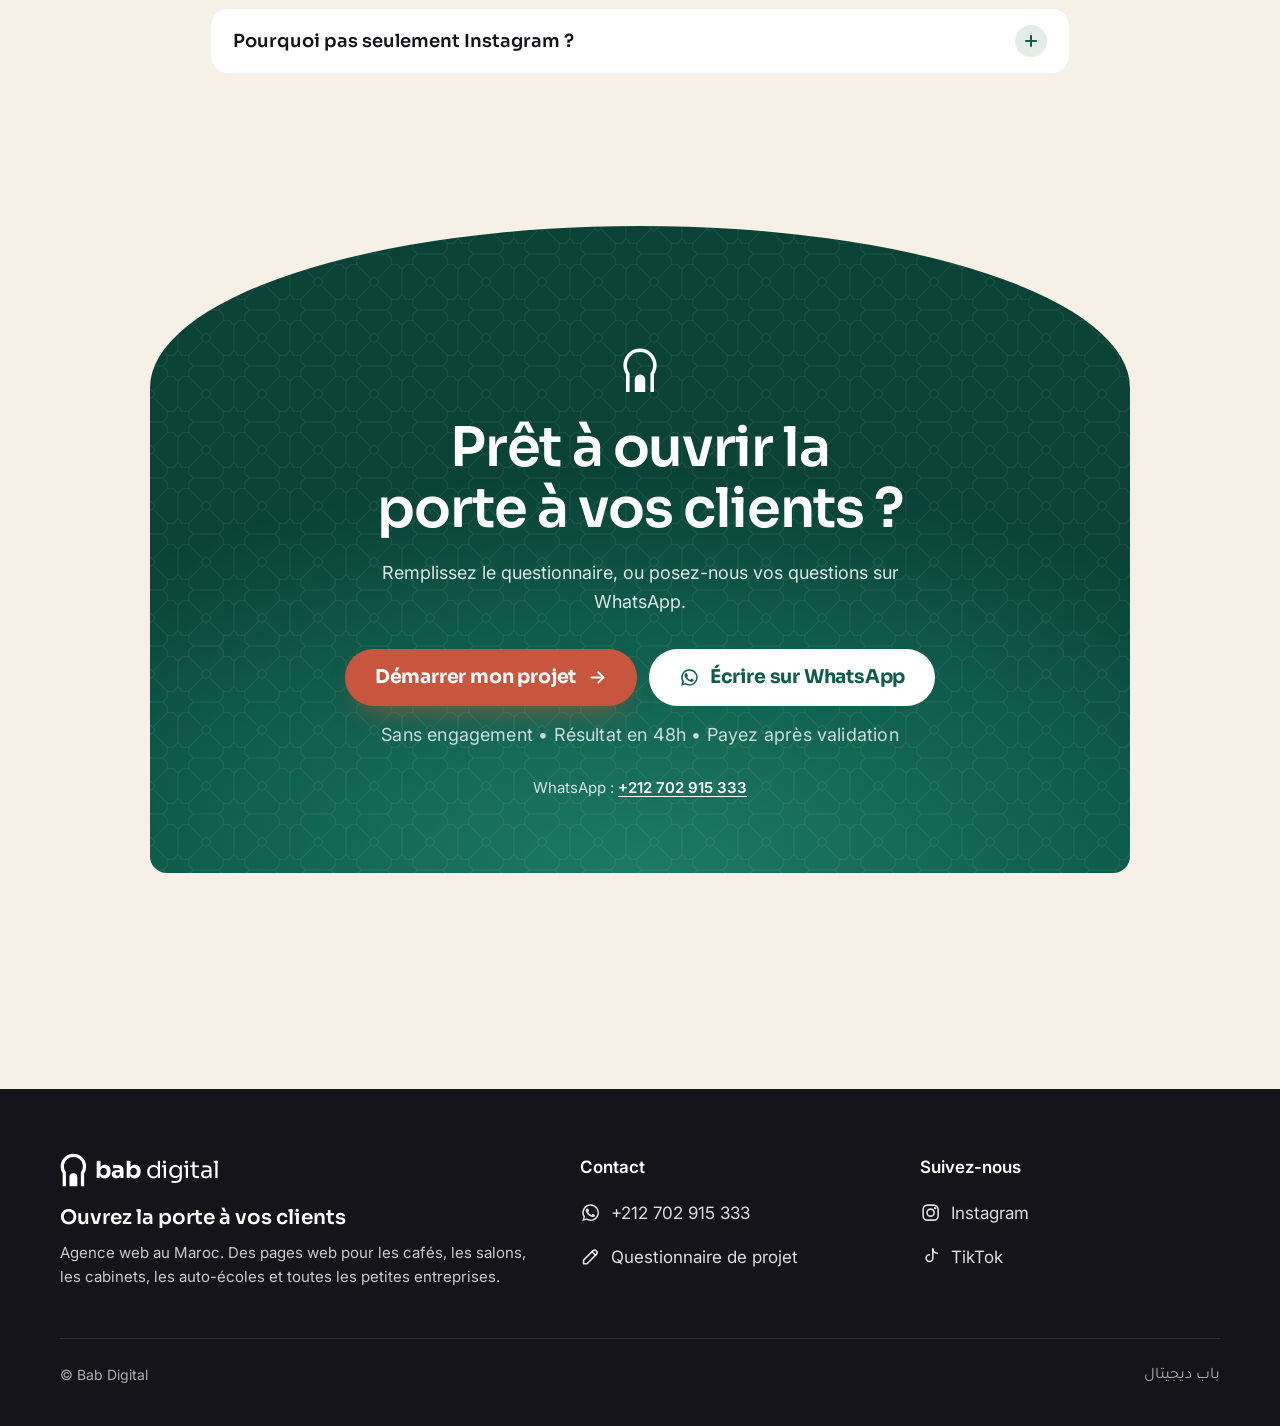
==== commit 04c11680: "Domaine : .com uniquement (suppression de .ma partout, question « Extension » retirée) Co-Authored-B" ====
--- a/index.html
+++ b/index.html
@@ -355,7 +355,7 @@
             <p class="price" data-i18n="pricing.p2.price">1000 DH</p>
             <p class="price-add" data-i18n="pricing.p2.monthly">+ 300 DH/mois</p>
             <p class="plan-after"><svg class="ic" aria-hidden="true"><use href="#i-check"/></svg><span data-i18n="pricing.after">Payable uniquement après validation de votre page</span></p>
-            <p class="plan-desc" data-i18n="pricing.p2.desc">Hébergement, nom de domaine en .com (.ma sur devis), maintenance et 2 modifications par mois.</p>
+            <p class="plan-desc" data-i18n="pricing.p2.desc">Hébergement, nom de domaine en .com, maintenance et 2 modifications par mois.</p>
             <ul class="checks">
               <li><svg class="ic" aria-hidden="true"><use href="#i-check"/></svg><span data-i18n="pricing.inc1">Page professionnelle sur mobile</span></li>
               <li><svg class="ic" aria-hidden="true"><use href="#i-check"/></svg><span data-i18n="pricing.inc2">Bouton WhatsApp</span></li>
@@ -363,7 +363,7 @@
               <li><svg class="ic" aria-hidden="true"><use href="#i-check"/></svg><span data-i18n="pricing.inc4">Vos photos et votre logo</span></li>
               <li><svg class="ic" aria-hidden="true"><use href="#i-check"/></svg><span data-i18n="pricing.inc5">Référencement Google de base</span></li>
               <li><svg class="ic" aria-hidden="true"><use href="#i-check"/></svg><span data-i18n="pricing.p2.inc2">Hébergement et maintenance</span></li>
-              <li><svg class="ic" aria-hidden="true"><use href="#i-check"/></svg><span data-i18n="pricing.p2.inc3">Nom de domaine en .com (.ma sur devis)</span></li>
+              <li><svg class="ic" aria-hidden="true"><use href="#i-check"/></svg><span data-i18n="pricing.p2.inc3">Nom de domaine en .com</span></li>
               <li><svg class="ic" aria-hidden="true"><use href="#i-check"/></svg><span data-i18n="pricing.p2.inc4">2 modifications par mois (offre Sérénité)</span></li>
             </ul>
             <a class="btn btn-primary btn-block" href="https://babdigital-questionnaire.vercel.app"><span data-i18n="cta.start">Démarrer mon projet</span><svg class="ic ic-dir" aria-hidden="true"><use href="#i-arrow"/></svg></a>
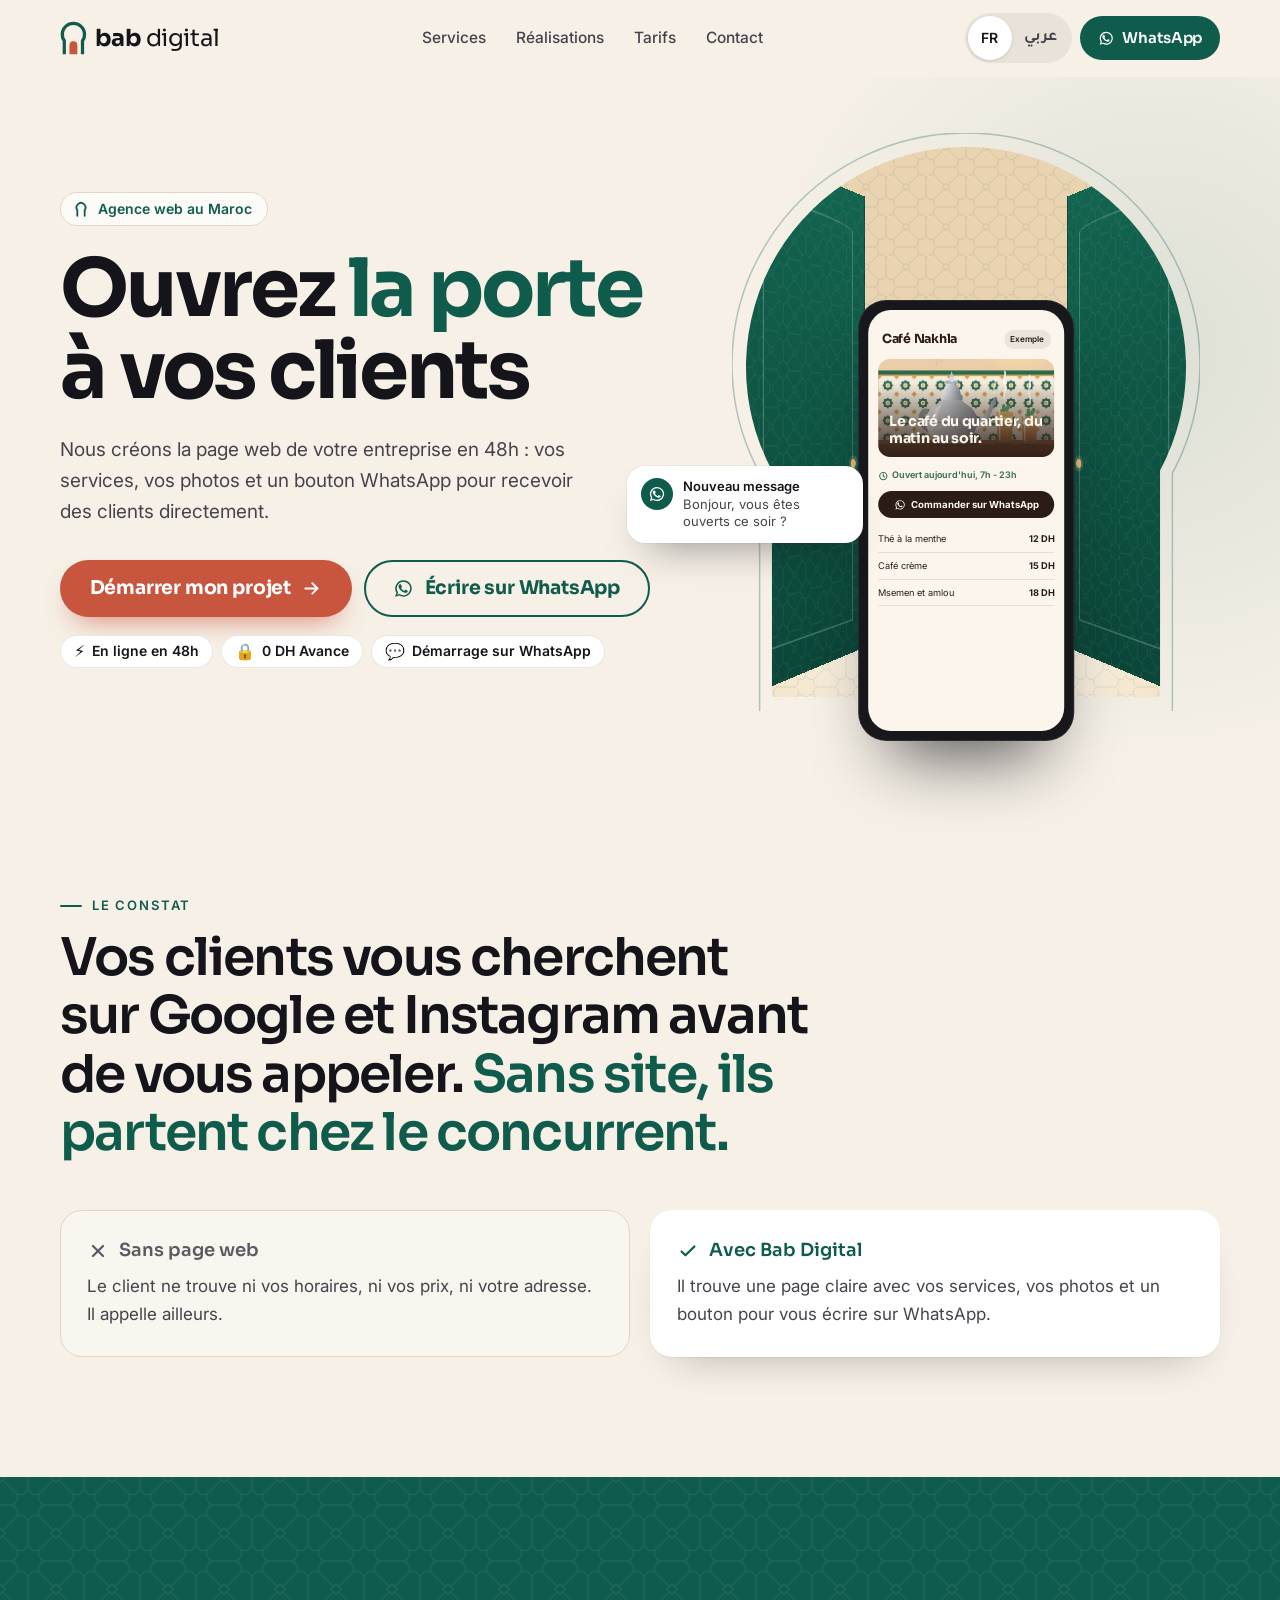
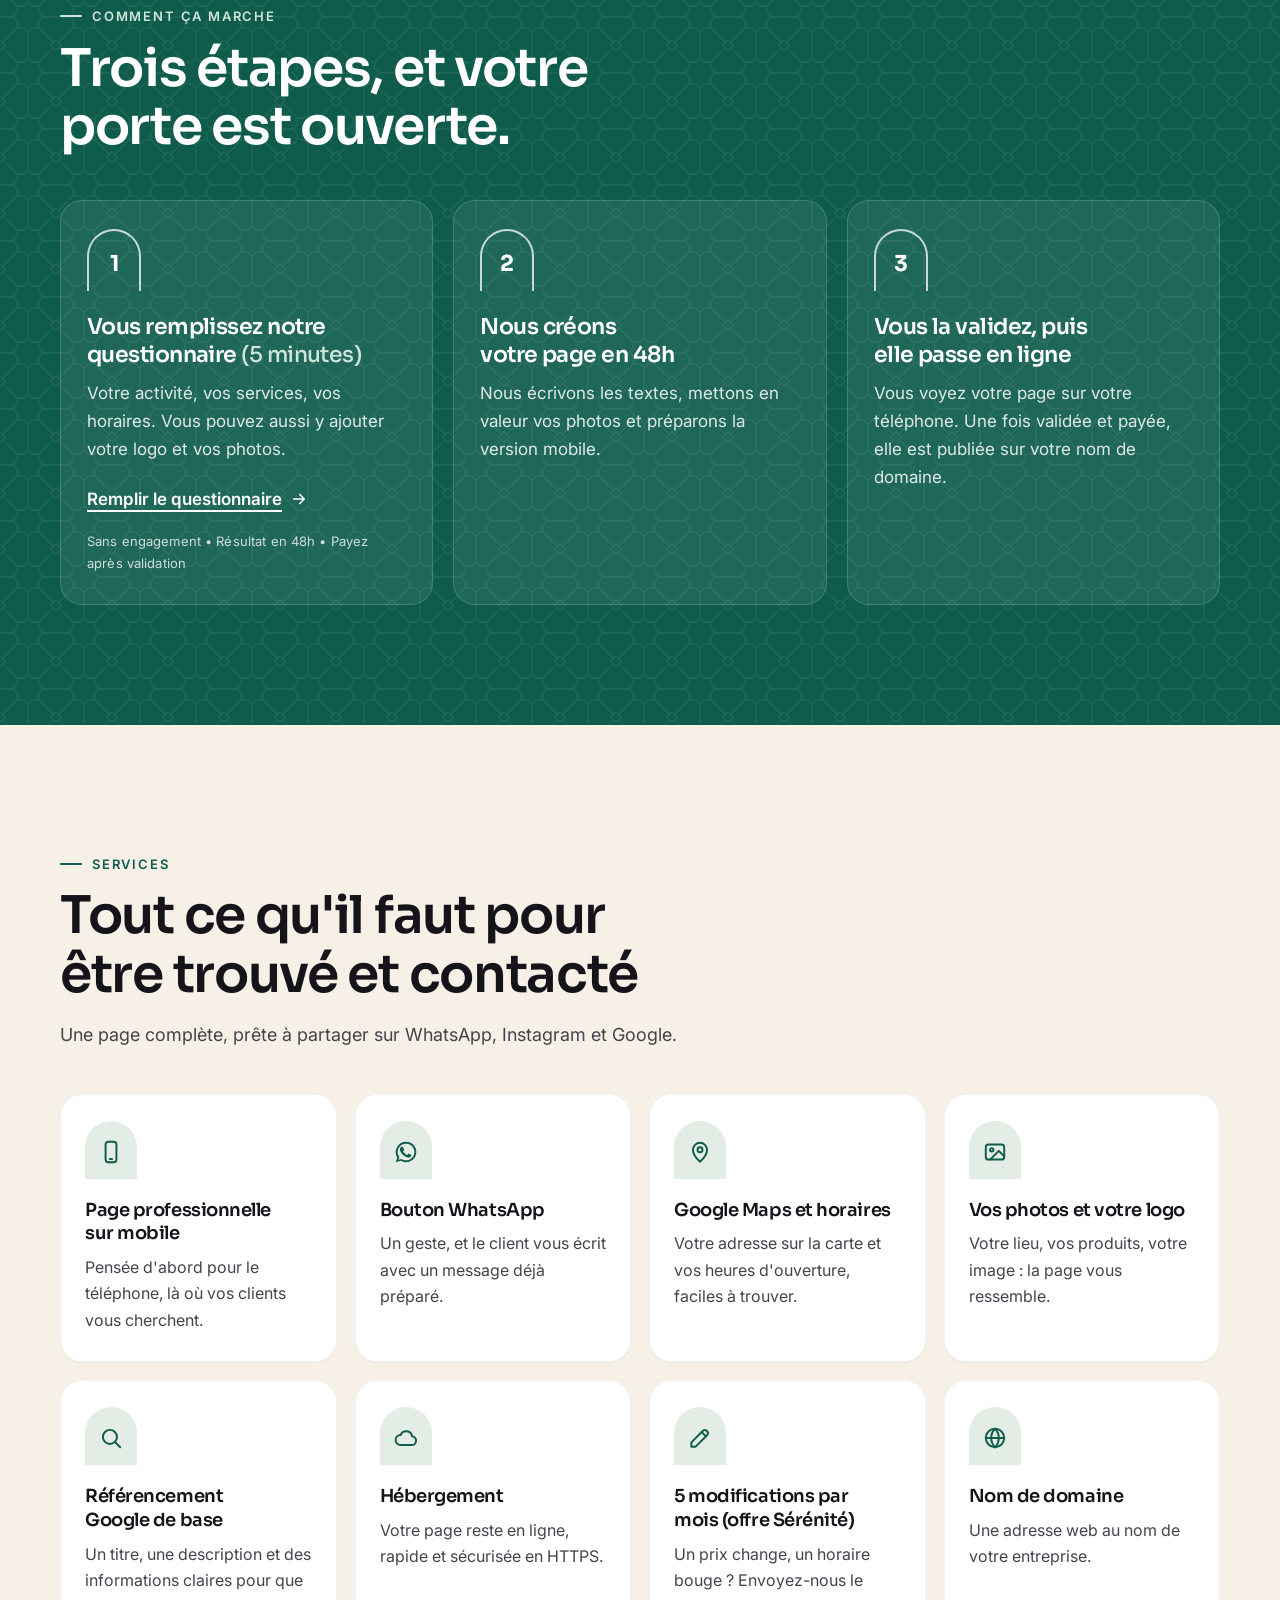
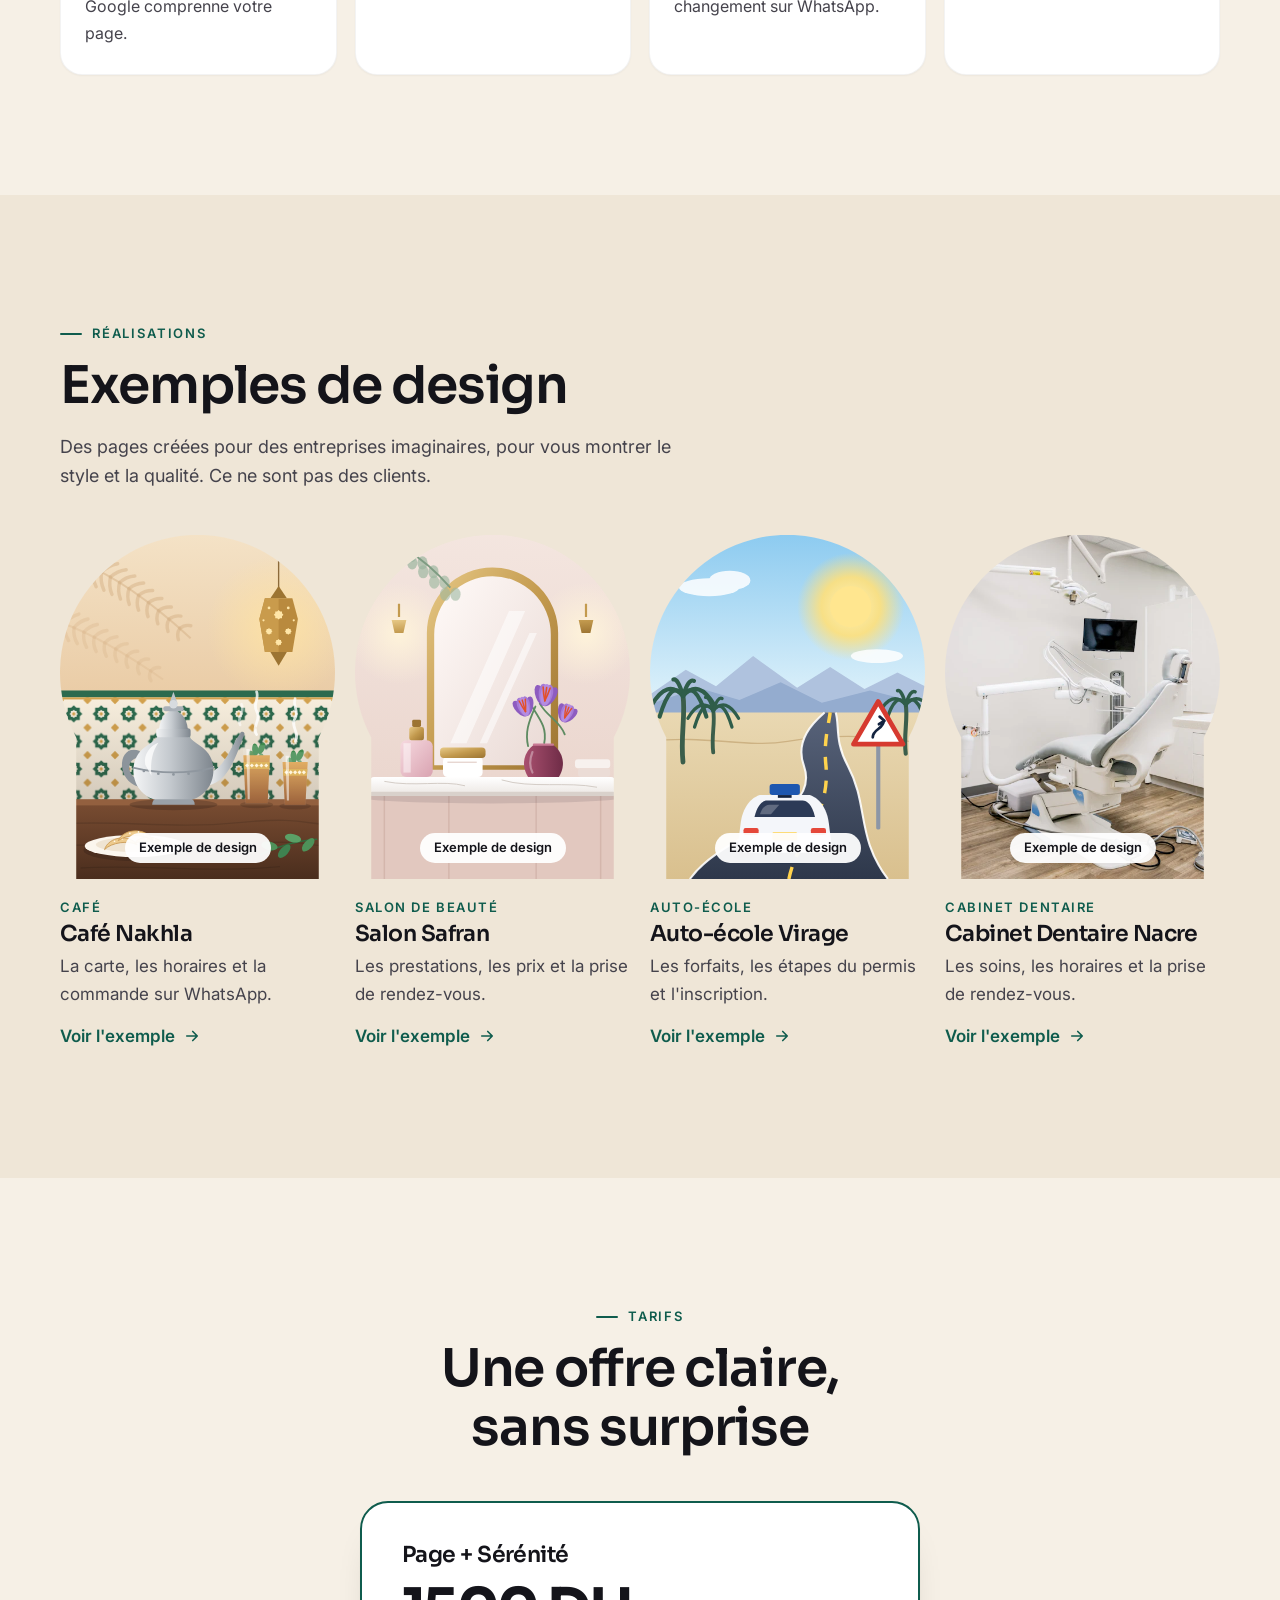
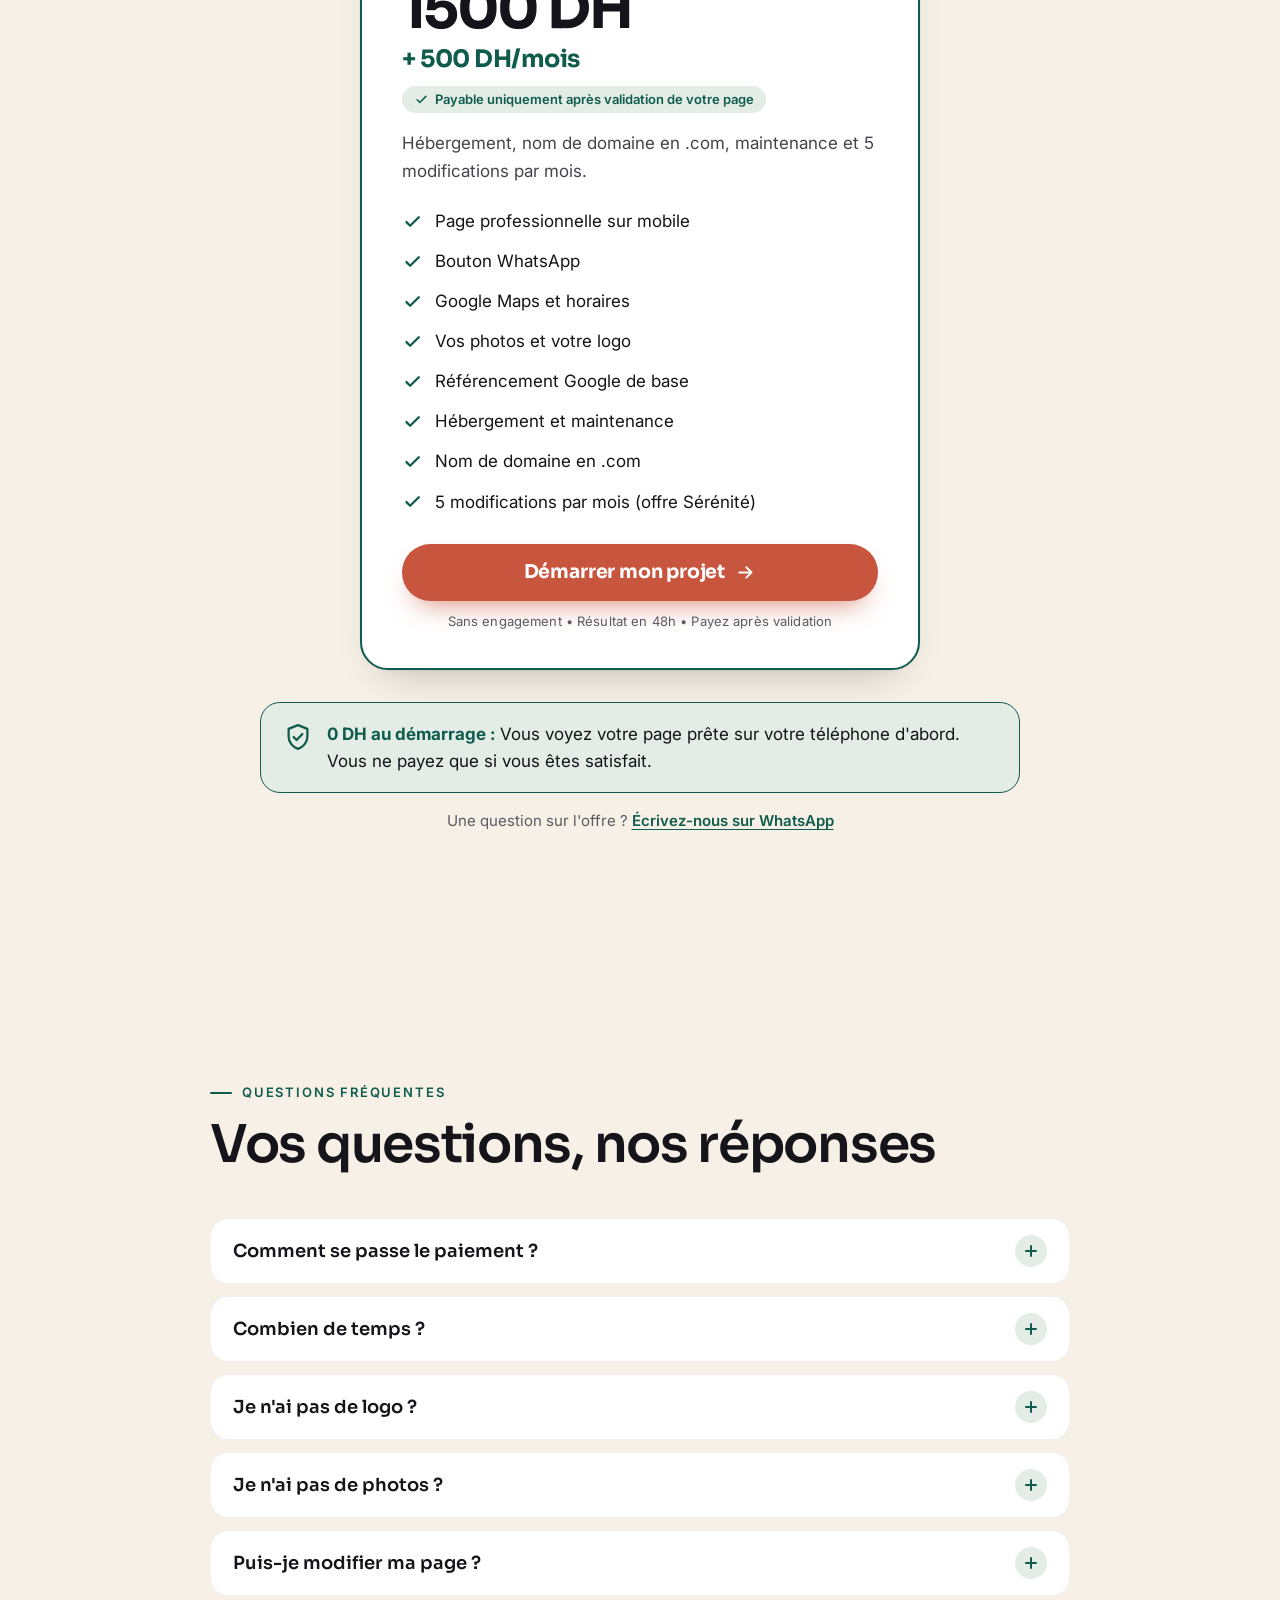
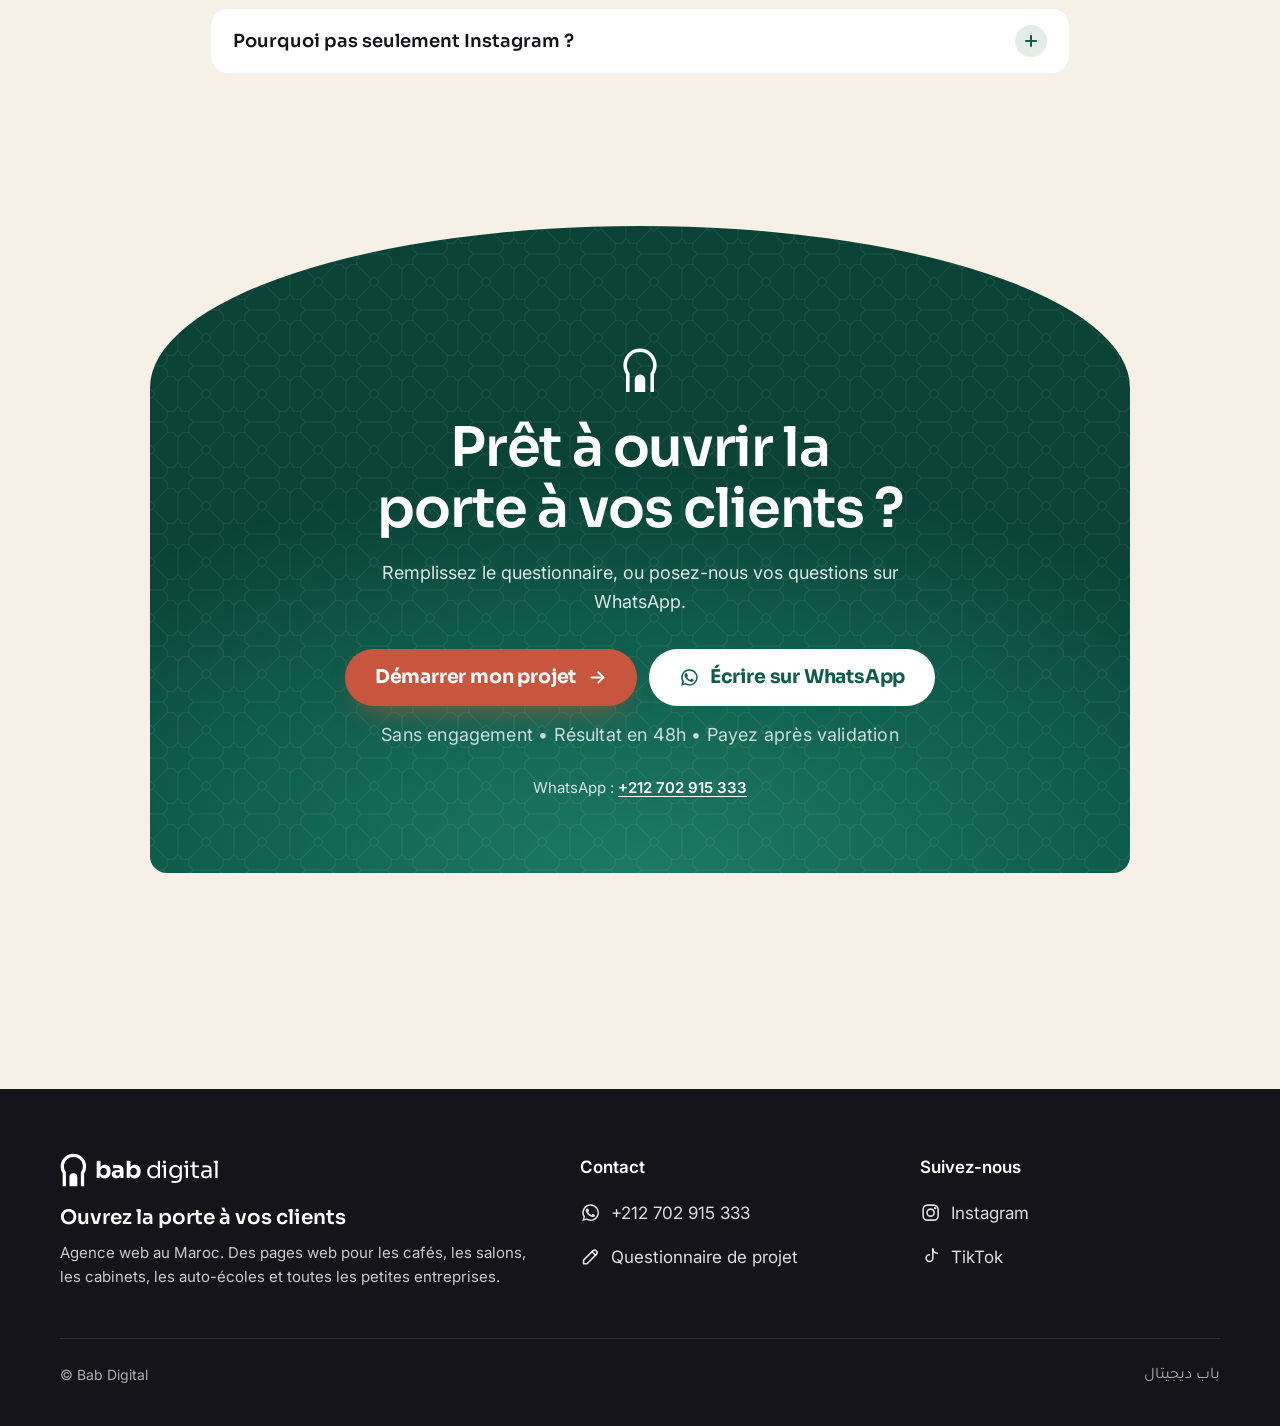
==== commit 128ac31c: "Nouveaux tarifs : 1500 DH la page + 500 DH/mois, 5 modifications par mois Co-Authored-By: Claude Opu" ====
--- a/index.html
+++ b/index.html
@@ -277,7 +277,7 @@
           </li>
           <li class="feature reveal" style="--d:2">
             <span class="feature-ic"><svg class="ic" aria-hidden="true"><use href="#i-edit"/></svg></span>
-            <h3 data-i18n="services.7.title">2 modifications par mois (offre Sérénité)</h3>
+            <h3 data-i18n="services.7.title">5 modifications par mois (offre Sérénité)</h3>
             <p data-i18n="services.7.text">Un prix change, un horaire bouge ? Envoyez-nous le changement sur WhatsApp.</p>
           </li>
           <li class="feature reveal" style="--d:3">
@@ -352,10 +352,10 @@
         <div class="plans plans-single">
           <article class="plan is-featured reveal">
             <h3 class="plan-name" data-i18n="pricing.p2.name">Page + Sérénité</h3>
-            <p class="price" data-i18n="pricing.p2.price">1000 DH</p>
-            <p class="price-add" data-i18n="pricing.p2.monthly">+ 300 DH/mois</p>
+            <p class="price" data-i18n="pricing.p2.price">1500 DH</p>
+            <p class="price-add" data-i18n="pricing.p2.monthly">+ 500 DH/mois</p>
             <p class="plan-after"><svg class="ic" aria-hidden="true"><use href="#i-check"/></svg><span data-i18n="pricing.after">Payable uniquement après validation de votre page</span></p>
-            <p class="plan-desc" data-i18n="pricing.p2.desc">Hébergement, nom de domaine en .com, maintenance et 2 modifications par mois.</p>
+            <p class="plan-desc" data-i18n="pricing.p2.desc">Hébergement, nom de domaine en .com, maintenance et 5 modifications par mois.</p>
             <ul class="checks">
               <li><svg class="ic" aria-hidden="true"><use href="#i-check"/></svg><span data-i18n="pricing.inc1">Page professionnelle sur mobile</span></li>
               <li><svg class="ic" aria-hidden="true"><use href="#i-check"/></svg><span data-i18n="pricing.inc2">Bouton WhatsApp</span></li>
@@ -364,7 +364,7 @@
               <li><svg class="ic" aria-hidden="true"><use href="#i-check"/></svg><span data-i18n="pricing.inc5">Référencement Google de base</span></li>
               <li><svg class="ic" aria-hidden="true"><use href="#i-check"/></svg><span data-i18n="pricing.p2.inc2">Hébergement et maintenance</span></li>
               <li><svg class="ic" aria-hidden="true"><use href="#i-check"/></svg><span data-i18n="pricing.p2.inc3">Nom de domaine en .com</span></li>
-              <li><svg class="ic" aria-hidden="true"><use href="#i-check"/></svg><span data-i18n="pricing.p2.inc4">2 modifications par mois (offre Sérénité)</span></li>
+              <li><svg class="ic" aria-hidden="true"><use href="#i-check"/></svg><span data-i18n="pricing.p2.inc4">5 modifications par mois (offre Sérénité)</span></li>
             </ul>
             <a class="btn btn-primary btn-block" href="https://babdigital-questionnaire.vercel.app"><span data-i18n="cta.start">Démarrer mon projet</span><svg class="ic ic-dir" aria-hidden="true"><use href="#i-arrow"/></svg></a>
             <p class="cta-trust" data-i18n="cta.trust">Sans engagement • Résultat en 48h • Payez après validation</p>
@@ -404,7 +404,7 @@
           </details>
           <details class="faq-item">
             <summary><span data-i18n="faq.4.q">Puis-je modifier ma page ?</span><span class="faq-ic" aria-hidden="true"></span></summary>
-            <div class="faq-a"><p data-i18n="faq.4.a">Oui. Avec l'offre Page + Sérénité, 2 modifications par mois sont comprises : textes, prix, horaires ou photos, que vous nous envoyez sur WhatsApp. Une nouvelle section ou une refonte se fait sur devis.</p></div>
+            <div class="faq-a"><p data-i18n="faq.4.a">Oui. Avec l'offre Page + Sérénité, 5 modifications par mois sont comprises : textes, prix, horaires ou photos, que vous nous envoyez sur WhatsApp. Une nouvelle section ou une refonte se fait sur devis.</p></div>
           </details>
           <details class="faq-item">
             <summary><span data-i18n="faq.5.q">Pourquoi pas seulement Instagram ?</span><span class="faq-ic" aria-hidden="true"></span></summary>
